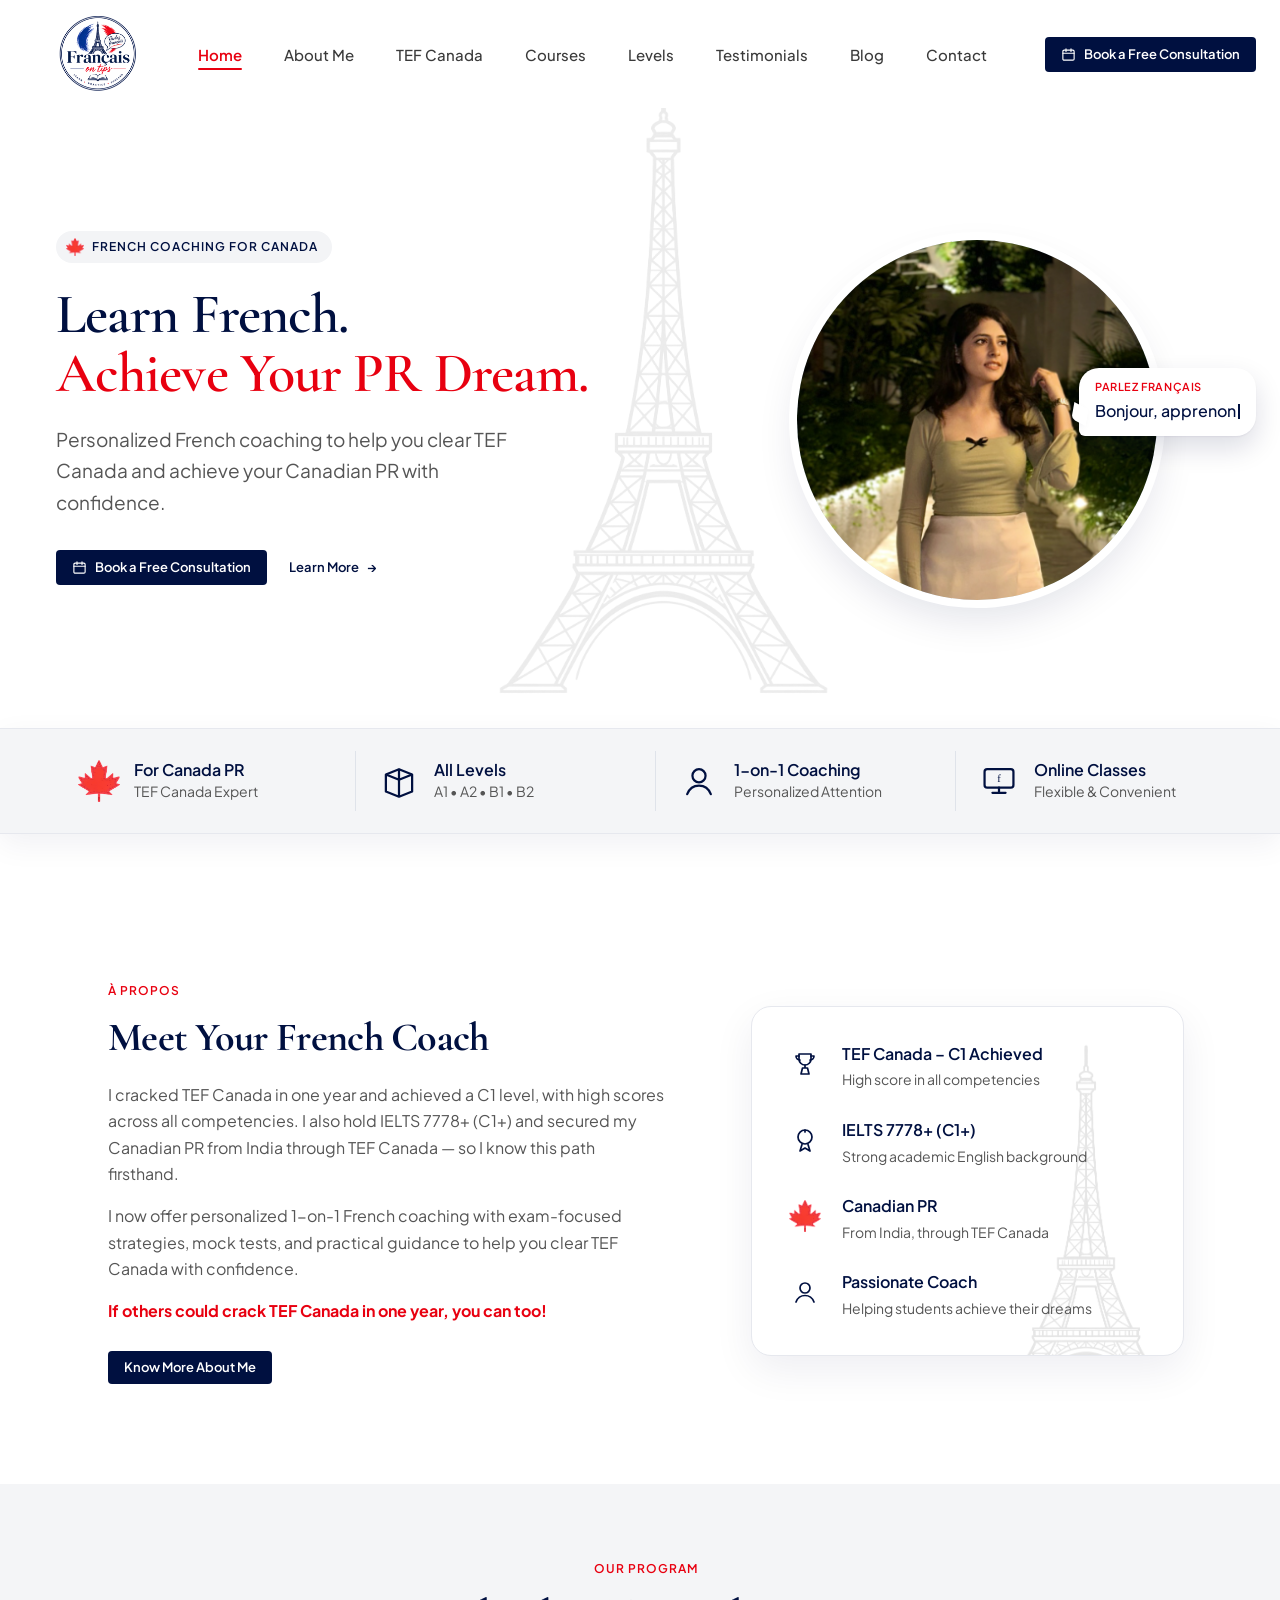
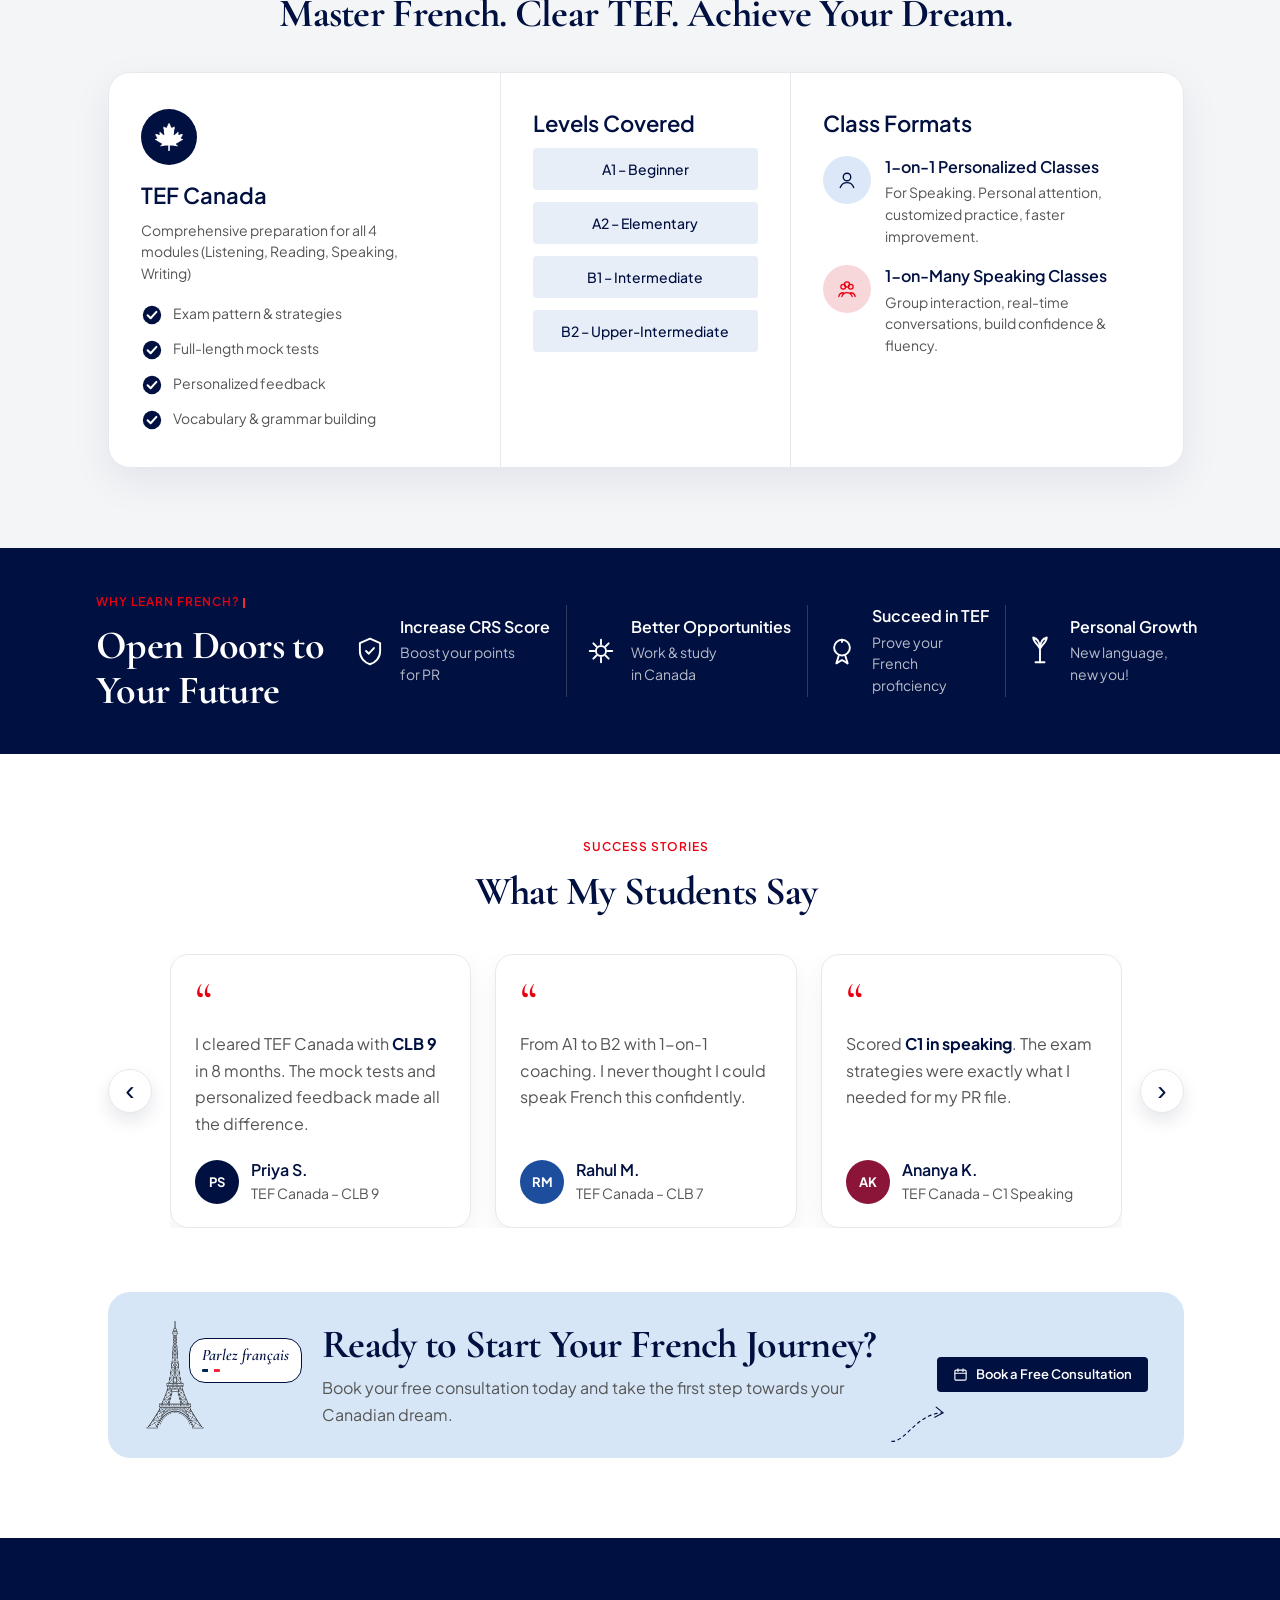
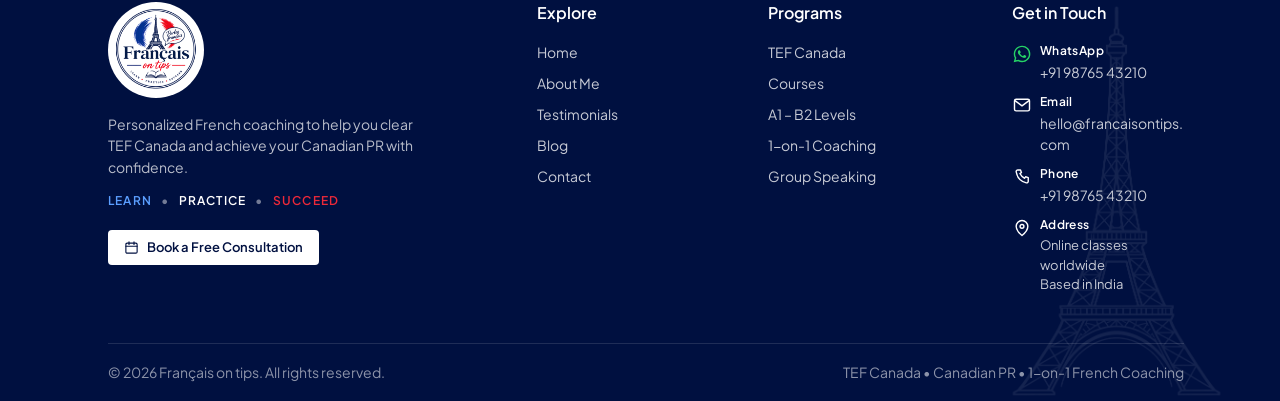
==== index.html @ c79f540a "k" ====
<!DOCTYPE html>
<html lang="en">
<head>
  <meta charset="UTF-8">
  <meta name="viewport" content="width=device-width, initial-scale=1.0">
  <title>Français on tips — French Coaching for Canada PR</title>
  <link rel="stylesheet" href="css/typography.css">
  <link rel="stylesheet" href="css/style.css">
</head>
<body>
  <header class="site-header">
    <nav class="navbar" aria-label="Primary">
      <a class="logo" href="#home">
        <img src="images/logo.png" alt="Français on tips — Learn, Practice, Succeed">
      </a>

      <input type="checkbox" id="nav-toggle" class="nav-toggle" hidden>
      <label class="nav-hamburger" for="nav-toggle" aria-label="Toggle menu">
        <span></span>
        <span></span>
        <span></span>
      </label>

      <div class="nav-panel">
        <ul class="nav-links">
          <li><a class="active" href="#home">Home</a></li>
          <li><a href="#about">About Me</a></li>
          <li><a href="#tef">TEF Canada</a></li>
          <li><a href="#courses">Courses</a></li>
          <li><a href="#levels">Levels</a></li>
          <li><a href="#testimonials">Testimonials</a></li>
          <li><a href="#blog">Blog</a></li>
          <li><a href="#contact">Contact</a></li>
        </ul>

        <a class="btn btn-primary nav-cta-mobile text-button" href="#contact">
          <svg class="icon-cal" viewBox="0 0 24 24" aria-hidden="true">
            <rect x="3" y="5" width="18" height="16" rx="2" fill="none" stroke="currentColor" stroke-width="1.8"/>
            <path d="M3 10h18M8 3v4M16 3v4" fill="none" stroke="currentColor" stroke-width="1.8" stroke-linecap="round"/>
          </svg>
          Book a Free Consultation
        </a>
      </div>

      <a class="btn btn-primary nav-cta text-button" href="#contact">
        <svg class="icon-cal" viewBox="0 0 24 24" aria-hidden="true">
          <rect x="3" y="5" width="18" height="16" rx="2" fill="none" stroke="currentColor" stroke-width="1.8"/>
          <path d="M3 10h18M8 3v4M16 3v4" fill="none" stroke="currentColor" stroke-width="1.8" stroke-linecap="round"/>
        </svg>
        Book a Free Consultation
      </a>
    </nav>
  </header>

  <main>
    <section class="hero" id="home">
      <div class="hero-inner">
        <img class="hero-eiffel" src="images/eiffel-tower.png" alt="">

        <div class="hero-copy">
          <div class="hero-badge">
            <img src="images/canada-maple.png" alt="" width="22" height="22">
            <span class="text-label">French Coaching for Canada</span>
          </div>

          <h1 class="heading-display">
            Learn French.<br>
            <span class="accent">Achieve Your PR Dream.</span>
          </h1>

          <p class="text-body-lg hero-lead">
            Personalized French coaching to help you clear TEF Canada
            and achieve your Canadian PR with confidence.
          </p>

          <div class="hero-actions">
            <a class="btn btn-primary text-button" href="#contact">
              <svg class="icon-cal" viewBox="0 0 24 24" aria-hidden="true">
                <rect x="3" y="5" width="18" height="16" rx="2" fill="none" stroke="currentColor" stroke-width="1.8"/>
                <path d="M3 10h18M8 3v4M16 3v4" fill="none" stroke="currentColor" stroke-width="1.8" stroke-linecap="round"/>
              </svg>
              Book a Free Consultation
            </a>
            <a class="link-more text-button" href="#about">
              Learn More
              <span aria-hidden="true">→</span>
            </a>
          </div>
        </div>

        <div class="hero-visual">
          <div class="portrait">
            <img src="images/profile.png" alt="French coach">
          </div>

          <div class="speech-bubble">
            <p class="chat-label">Parlez français</p>
            <p class="chat-typed">
              <span id="chat-type"></span><span class="chat-cursor" aria-hidden="true"></span>
            </p>
          </div>
        </div>
      </div>

      <div class="feature-bar">
        <article class="feature-item">
          <img class="feature-icon-img" src="images/canada-maple.png" alt="">
          <div>
            <h2 class="heading-h6">For Canada PR</h2>
            <p class="text-body-sm">TEF Canada Expert</p>
          </div>
        </article>

        <article class="feature-item">
          <span class="feature-icon" aria-hidden="true">
            <svg viewBox="0 0 32 32" fill="none">
              <path d="M16 7L6 11v13l10 4 10-4V11L16 7Z" stroke="currentColor" stroke-width="1.7" stroke-linejoin="round"/>
              <path d="M16 7v21M6 11l10 4 10-4" stroke="currentColor" stroke-width="1.7" stroke-linejoin="round"/>
            </svg>
          </span>
          <div>
            <h2 class="heading-h6">All Levels</h2>
            <p class="text-body-sm">A1 • A2 • B1 • B2</p>
          </div>
        </article>

        <article class="feature-item">
          <span class="feature-icon" aria-hidden="true">
            <svg viewBox="0 0 32 32" fill="none">
              <circle cx="16" cy="12" r="5" stroke="currentColor" stroke-width="1.7"/>
              <path d="M7 26c1.6-4.2 5-6.5 9-6.5s7.4 2.3 9 6.5" stroke="currentColor" stroke-width="1.7" stroke-linecap="round"/>
            </svg>
          </span>
          <div>
            <h2 class="heading-h6">1-on-1 Coaching</h2>
            <p class="text-body-sm">Personalized Attention</p>
          </div>
        </article>

        <article class="feature-item">
          <span class="feature-icon" aria-hidden="true">
            <svg viewBox="0 0 32 32" fill="none">
              <rect x="5" y="7" width="22" height="14" rx="2" stroke="currentColor" stroke-width="1.7"/>
              <path d="M11 25h10M16 21v4" stroke="currentColor" stroke-width="1.7" stroke-linecap="round"/>
              <text x="16" y="17" text-anchor="middle" font-size="8" font-family="Georgia, serif" fill="currentColor">f</text>
            </svg>
          </span>
          <div>
            <h2 class="heading-h6">Online Classes</h2>
            <p class="text-body-sm">Flexible &amp; Convenient</p>
          </div>
        </article>
      </div>
    </section>

    <section class="about" id="about">
      <div class="about-inner">
        <div class="about-copy">
          <span class="text-label about-kicker">À propos</span>
          <h2 class="heading-h2 about-title">Meet Your French Coach</h2>

          <p class="text-body">
            I cracked TEF Canada in one year and achieved a C1 level, with high scores
            across all competencies. I also hold IELTS 7778+ (C1+) and secured my
            Canadian PR from India through TEF Canada — so I know this path firsthand.
          </p>

          <p class="text-body">
            I now offer personalized 1-on-1 French coaching with exam-focused strategies,
            mock tests, and practical guidance to help you clear TEF Canada with confidence.
          </p>

          <p class="about-highlight">
            If others could crack TEF Canada in one year, you can too!
          </p>

          <a class="btn btn-primary text-button" href="#about">Know More About Me</a>
        </div>

        <aside class="about-card">
          <img class="about-eiffel" src="images/eiffel-tower.png" alt="">

          <ul class="credential-list">
            <li class="credential-item">
              <span class="credential-icon" aria-hidden="true">
                <svg viewBox="0 0 32 32" fill="none">
                  <path d="M10 6h12v5a6 6 0 0 1-12 0V6Z" stroke="currentColor" stroke-width="1.7" stroke-linejoin="round"/>
                  <path d="M10 8H7a4 4 0 0 0 4 4M22 8h3a4 4 0 0 1-4 4M16 17v3M12 26h8l-1.5-6h-5L12 26Z" stroke="currentColor" stroke-width="1.7" stroke-linecap="round" stroke-linejoin="round"/>
                </svg>
              </span>
              <div>
                <h3 class="heading-h6">TEF Canada – C1 Achieved</h3>
                <p class="text-body-sm">High score in all competencies</p>
              </div>
            </li>

            <li class="credential-item">
              <span class="credential-icon" aria-hidden="true">
                <svg viewBox="0 0 32 32" fill="none">
                  <circle cx="16" cy="13" r="7" stroke="currentColor" stroke-width="1.7"/>
                  <path d="M16 6v2M13 20.5 11 27l5-3 5 3-2-6.5" stroke="currentColor" stroke-width="1.7" stroke-linecap="round" stroke-linejoin="round"/>
                </svg>
              </span>
              <div>
                <h3 class="heading-h6">IELTS 7778+ (C1+)</h3>
                <p class="text-body-sm">Strong academic English background</p>
              </div>
            </li>

            <li class="credential-item">
              <span class="credential-icon" aria-hidden="true">
                <img src="images/canada-maple.png" alt="">
              </span>
              <div>
                <h3 class="heading-h6">Canadian PR</h3>
                <p class="text-body-sm">From India, through TEF Canada</p>
              </div>
            </li>

            <li class="credential-item">
              <span class="credential-icon" aria-hidden="true">
                <svg viewBox="0 0 32 32" fill="none">
                  <circle cx="16" cy="12" r="5" stroke="currentColor" stroke-width="1.7"/>
                  <path d="M7 26c1.6-4.2 5-6.5 9-6.5s7.4 2.3 9 6.5" stroke="currentColor" stroke-width="1.7" stroke-linecap="round"/>
                </svg>
              </span>
              <div>
                <h3 class="heading-h6">Passionate Coach</h3>
                <p class="text-body-sm">Helping students achieve their dreams</p>
              </div>
            </li>
          </ul>
        </aside>
      </div>
    </section>

    <section class="program" id="courses">
      <div class="program-header">
        <span class="text-label program-kicker">Our Program</span>
        <h2 class="heading-h2 program-title">Master French. Clear TEF. Achieve Your Dream.</h2>
      </div>

      <div class="program-card">
        <article class="program-col">
          <div class="program-badge">
            <img src="images/canada-maple.png" alt="">
          </div>
          <h3 class="heading-h4">TEF Canada</h3>
          <p class="text-body-sm program-lead">
            Comprehensive preparation for all 4 modules
            (Listening, Reading, Speaking, Writing)
          </p>
          <ul class="program-checks">
            <li>
              <span class="check-icon" aria-hidden="true">
                <svg viewBox="0 0 24 24" fill="none">
                  <circle cx="12" cy="12" r="10"/>
                  <path d="M7.2 12.3 10.5 15.5 16.8 8.6"/>
                </svg>
              </span>
              Exam pattern &amp; strategies
            </li>
            <li>
              <span class="check-icon" aria-hidden="true">
                <svg viewBox="0 0 24 24" fill="none">
                  <circle cx="12" cy="12" r="10"/>
                  <path d="M7.2 12.3 10.5 15.5 16.8 8.6"/>
                </svg>
              </span>
              Full-length mock tests
            </li>
            <li>
              <span class="check-icon" aria-hidden="true">
                <svg viewBox="0 0 24 24" fill="none">
                  <circle cx="12" cy="12" r="10"/>
                  <path d="M7.2 12.3 10.5 15.5 16.8 8.6"/>
                </svg>
              </span>
              Personalized feedback
            </li>
            <li>
              <span class="check-icon" aria-hidden="true">
                <svg viewBox="0 0 24 24" fill="none">
                  <circle cx="12" cy="12" r="10"/>
                  <path d="M7.2 12.3 10.5 15.5 16.8 8.6"/>
                </svg>
              </span>
              Vocabulary &amp; grammar building
            </li>
          </ul>
        </article>

        <article class="program-col">
          <h3 class="heading-h4">Levels Covered</h3>
          <ul class="level-pills">
            <li>A1 – Beginner</li>
            <li>A2 – Elementary</li>
            <li>B1 – Intermediate</li>
            <li>B2 – Upper-Intermediate</li>
          </ul>
        </article>

        <article class="program-col">
          <h3 class="heading-h4">Class Formats</h3>

          <div class="format-row">
            <span class="format-icon format-icon-blue" aria-hidden="true">
              <svg viewBox="0 0 32 32" fill="none">
                <circle cx="16" cy="12" r="5" stroke="currentColor" stroke-width="1.8"/>
                <path d="M7 26c1.6-4.2 5-6.5 9-6.5s7.4 2.3 9 6.5" stroke="currentColor" stroke-width="1.8" stroke-linecap="round"/>
              </svg>
            </span>
            <div>
              <h4 class="heading-h6">1-on-1 Personalized Classes</h4>
              <p class="text-body-sm">For Speaking. Personal attention, customized practice, faster improvement.</p>
            </div>
          </div>

          <div class="format-row">
            <span class="format-icon format-icon-red" aria-hidden="true">
              <svg viewBox="0 0 32 32" fill="none">
                <circle cx="11" cy="13" r="3.2" stroke="currentColor" stroke-width="1.7"/>
                <circle cx="21" cy="13" r="3.2" stroke="currentColor" stroke-width="1.7"/>
                <circle cx="16" cy="10" r="3.4" stroke="currentColor" stroke-width="1.7"/>
                <path d="M5 26c.9-3.2 3.2-5 6-5M27 26c-.9-3.2-3.2-5-6-5M9 26c1.4-3.4 4-5.2 7-5.2s5.6 1.8 7 5.2" stroke="currentColor" stroke-width="1.7" stroke-linecap="round"/>
              </svg>
            </span>
            <div>
              <h4 class="heading-h6">1-on-Many Speaking Classes</h4>
              <p class="text-body-sm">Group interaction, real-time conversations, build confidence &amp; fluency.</p>
            </div>
          </div>
        </article>
      </div>
    </section>

    <section class="why" id="tef">
      <div class="why-inner">
        <div class="why-copy">
          <span class="text-label why-kicker">
            <span id="why-type"></span><span class="why-cursor" aria-hidden="true"></span>
          </span>
          <h2 class="heading-h2 why-title">
            <span>Open Doors to</span>
            <span>Your Future</span>
          </h2>
        </div>

        <ul class="why-features">
          <li>
            <span class="why-icon" aria-hidden="true">
              <svg viewBox="0 0 32 32" fill="none">
                <path d="M16 5 7 9v7c0 6.2 4.1 10.4 9 11.8C20.9 26.4 25 22.2 25 16V9l-9-4Z" stroke="currentColor" stroke-width="1.7" stroke-linejoin="round"/>
                <path d="m12.5 16 2.4 2.4 4.6-5" stroke="currentColor" stroke-width="1.7" stroke-linecap="round" stroke-linejoin="round"/>
              </svg>
            </span>
            <div class="why-feature-text">
              <h3 class="heading-h6">Increase CRS Score</h3>
              <p class="text-body-sm">Boost your points<br>for PR</p>
            </div>
          </li>
          <li>
            <span class="why-icon" aria-hidden="true">
              <svg viewBox="0 0 32 32" fill="none">
                <path d="M16 6v4M16 22v4M6 16h4M22 16h4M9.2 9.2l2.8 2.8M20 20l2.8 2.8M9.2 22.8 12 20M20 12l2.8-2.8" stroke="currentColor" stroke-width="1.7" stroke-linecap="round"/>
                <circle cx="16" cy="16" r="4.5" stroke="currentColor" stroke-width="1.7"/>
              </svg>
            </span>
            <div class="why-feature-text">
              <h3 class="heading-h6">Better Opportunities</h3>
              <p class="text-body-sm">Work &amp; study<br>in Canada</p>
            </div>
          </li>
          <li>
            <span class="why-icon" aria-hidden="true">
              <svg viewBox="0 0 32 32" fill="none">
                <circle cx="16" cy="13" r="7" stroke="currentColor" stroke-width="1.7"/>
                <path d="M16 6v2M13 20.5 11 27l5-3 5 3-2-6.5" stroke="currentColor" stroke-width="1.7" stroke-linecap="round" stroke-linejoin="round"/>
              </svg>
            </span>
            <div class="why-feature-text">
              <h3 class="heading-h6">Succeed in TEF</h3>
              <p class="text-body-sm">Prove your French<br>proficiency</p>
            </div>
          </li>
          <li>
            <span class="why-icon" aria-hidden="true">
              <svg viewBox="0 0 32 32" fill="none">
                <path d="M16 26V14M16 14c2-4 6-6 6-10-4 1-6 5-6 10Zm0 0c-2-4-6-6-6-10 4 1 6 5 6 10Z" stroke="currentColor" stroke-width="1.7" stroke-linecap="round" stroke-linejoin="round"/>
                <path d="M12 26h8" stroke="currentColor" stroke-width="1.7" stroke-linecap="round"/>
              </svg>
            </span>
            <div class="why-feature-text">
              <h3 class="heading-h6">Personal Growth</h3>
              <p class="text-body-sm">New language,<br>new you!</p>
            </div>
          </li>
        </ul>

        <div class="why-visual" aria-hidden="true">
          <svg class="why-flight" viewBox="0 0 280 220" fill="none">
            <defs>
              <mask id="flight-reveal">
                <path d="M138 128C170 78 210 18 268 16" pathLength="100" stroke="#ffffff" stroke-width="8" stroke-linecap="round" fill="none" stroke-dasharray="100" stroke-dashoffset="100">
                  <animate attributeName="stroke-dashoffset" values="100;0" dur="4.5s" repeatCount="indefinite"/>
                </path>
              </mask>
            </defs>
            <path id="flight-path" class="why-trail" d="M138 128C170 78 210 18 268 16" stroke="#ffffff" stroke-width="1.6" stroke-dasharray="5 7" stroke-linecap="round" mask="url(#flight-reveal)"/>
            <g class="why-plane">
              <path d="M0 0 L16 3.5 L4 5.5 L1 10 L0 5.5 Z" fill="#ffffff"/>
              <animateMotion dur="4.5s" repeatCount="indefinite" rotate="auto">
                <mpath href="#flight-path"/>
              </animateMotion>
            </g>
          </svg>
          <img class="why-map" src="images/canada-map.png" alt="">
          <img class="why-leaf" src="images/canada-maple.png" alt="">
        </div>
      </div>
    </section>

    <section class="stories" id="testimonials">
      <div class="stories-header">
        <span class="text-label stories-kicker">Success Stories</span>
        <h2 class="heading-h2 stories-title">What My Students Say</h2>
      </div>

      <div class="stories-carousel">
        <button class="stories-btn stories-prev" type="button" aria-label="Previous testimonials">
          <span aria-hidden="true">‹</span>
        </button>

        <div class="stories-viewport">
          <div class="stories-track">
            <article class="story-card">
              <span class="story-quote" aria-hidden="true">“</span>
              <p class="text-body">I cleared TEF Canada with <strong>CLB 9</strong> in 8 months. The mock tests and personalized feedback made all the difference.</p>
              <div class="story-person">
                <span class="story-avatar">PS</span>
                <div>
                  <h3 class="heading-h6">Priya S.</h3>
                  <p class="text-body-sm">TEF Canada – CLB 9</p>
                </div>
              </div>
            </article>

            <article class="story-card">
              <span class="story-quote" aria-hidden="true">“</span>
              <p class="text-body">From A1 to B2 with 1-on-1 coaching. I never thought I could speak French this confidently.</p>
              <div class="story-person">
                <span class="story-avatar story-avatar-2">RM</span>
                <div>
                  <h3 class="heading-h6">Rahul M.</h3>
                  <p class="text-body-sm">TEF Canada – CLB 7</p>
                </div>
              </div>
            </article>

            <article class="story-card">
              <span class="story-quote" aria-hidden="true">“</span>
              <p class="text-body">Scored <strong>C1 in speaking</strong>. The exam strategies were exactly what I needed for my PR file.</p>
              <div class="story-person">
                <span class="story-avatar story-avatar-3">AK</span>
                <div>
                  <h3 class="heading-h6">Ananya K.</h3>
                  <p class="text-body-sm">TEF Canada – C1 Speaking</p>
                </div>
              </div>
            </article>

            <article class="story-card">
              <span class="story-quote" aria-hidden="true">“</span>
              <p class="text-body">I cracked TEF in <strong>one attempt</strong>. The mock tests felt just like the real exam.</p>
              <div class="story-person">
                <span class="story-avatar story-avatar-4">AD</span>
                <div>
                  <h3 class="heading-h6">Arjun D.</h3>
                  <p class="text-body-sm">TEF Canada – CLB 10</p>
                </div>
              </div>
            </article>

            <article class="story-card">
              <span class="story-quote" aria-hidden="true">“</span>
              <p class="text-body">The 1-on-1 classes helped me fix my pronunciation fast. Highly recommend for working professionals.</p>
              <div class="story-person">
                <span class="story-avatar story-avatar-5">SR</span>
                <div>
                  <h3 class="heading-h6">Sneha R.</h3>
                  <p class="text-body-sm">TEF Canada – CLB 9</p>
                </div>
              </div>
            </article>

            <article class="story-card">
              <span class="story-quote" aria-hidden="true">“</span>
              <p class="text-body">Booked a free consultation and started the same week. Clear structure, real results.</p>
              <div class="story-person">
                <span class="story-avatar story-avatar-6">VP</span>
                <div>
                  <h3 class="heading-h6">Vikram P.</h3>
                  <p class="text-body-sm">TEF Canada – CLB 8</p>
                </div>
              </div>
            </article>
          </div>
        </div>

        <button class="stories-btn stories-next" type="button" aria-label="Next testimonials">
          <span aria-hidden="true">›</span>
        </button>
      </div>
    </section>

    <section class="cta-wrap" id="contact">
      <div class="cta-banner">
        <div class="cta-visual">
          <img class="cta-eiffel" src="images/eiffel-tower.png" alt="">
          <div class="cta-bubble">
            <p>Parlez français</p>
            <span class="cta-flag" aria-hidden="true"></span>
          </div>
        </div>

        <div class="cta-copy">
          <h2 class="heading-h2 cta-title">Ready to Start Your French Journey?</h2>
          <p class="text-body">Book your free consultation today and take the first step towards your Canadian dream.</p>
        </div>

        <a class="btn btn-primary text-button cta-btn" href="#contact">
          <svg class="icon-cal" viewBox="0 0 24 24" aria-hidden="true">
            <rect x="3" y="5" width="18" height="16" rx="2" fill="none" stroke="currentColor" stroke-width="1.8"/>
            <path d="M3 10h18M8 3v4M16 3v4" fill="none" stroke="currentColor" stroke-width="1.8" stroke-linecap="round"/>
          </svg>
          Book a Free Consultation
        </a>

        <svg class="cta-arrow" viewBox="0 0 120 70" fill="none" aria-hidden="true">
          <path d="M8 58C28 58 42 20 78 18" stroke="#001040" stroke-width="1.6" stroke-dasharray="4 5" stroke-linecap="round"/>
          <path d="M70 10 L80 18 L68 24" stroke="#001040" stroke-width="1.6" stroke-linecap="round" stroke-linejoin="round"/>
        </svg>
      </div>
    </section>
  </main>

  <footer class="site-footer">
    <img class="footer-eiffel" src="images/eiffel-tower.png" alt="">

    <div class="footer-inner">
      <div class="footer-brand">
        <a class="footer-logo" href="#home">
          <img src="images/logo.png" alt="Français on tips">
        </a>
        <p class="text-body-sm">
          Personalized French coaching to help you clear TEF Canada
          and achieve your Canadian PR with confidence.
        </p>
        <p class="footer-tagline">
          <span class="flag-blue">Learn</span>
          <span class="flag-dot">•</span>
          <span class="flag-white">Practice</span>
          <span class="flag-dot">•</span>
          <span class="flag-red">Succeed</span>
        </p>
        <a class="btn btn-primary text-button footer-cta" href="#contact">
          <svg class="icon-cal" viewBox="0 0 24 24" aria-hidden="true">
            <rect x="3" y="5" width="18" height="16" rx="2" fill="none" stroke="currentColor" stroke-width="1.8"/>
            <path d="M3 10h18M8 3v4M16 3v4" fill="none" stroke="currentColor" stroke-width="1.8" stroke-linecap="round"/>
          </svg>
          Book a Free Consultation
        </a>
      </div>

      <div class="footer-col">
        <h2 class="heading-h6">Explore</h2>
        <ul>
          <li><a href="#home">Home</a></li>
          <li><a href="#about">About Me</a></li>
          <li><a href="#testimonials">Testimonials</a></li>
          <li><a href="#blog">Blog</a></li>
          <li><a href="#contact">Contact</a></li>
        </ul>
      </div>

      <div class="footer-col">
        <h2 class="heading-h6">Programs</h2>
        <ul>
          <li><a href="#tef">TEF Canada</a></li>
          <li><a href="#courses">Courses</a></li>
          <li><a href="#courses">A1 – B2 Levels</a></li>
          <li><a href="#courses">1-on-1 Coaching</a></li>
          <li><a href="#courses">Group Speaking</a></li>
        </ul>
      </div>

      <div class="footer-col footer-contact">
        <h2 class="heading-h6">Get in Touch</h2>
        <ul>
          <li>
            <a class="footer-contact-link" href="https://wa.me/919876543210" target="_blank" rel="noopener noreferrer">
              <span class="footer-icon footer-icon-whatsapp" aria-hidden="true">
                <svg viewBox="0 0 24 24" fill="currentColor">
                  <path d="M19.05 4.91A9.82 9.82 0 0 0 12.04 2C6.55 2 2.08 6.45 2.08 11.94c0 1.75.46 3.45 1.32 4.95L2 22l5.25-1.38a10 10 0 0 0 4.79 1.22h.01c5.49 0 9.96-4.45 9.96-9.94 0-2.65-1.03-5.14-2.96-7zM12.04 20.15h-.01a8.26 8.26 0 0 1-4.21-1.15l-.3-.18-3.12.82.83-3.04-.2-.31a8.2 8.2 0 0 1-1.26-4.38c0-4.54 3.7-8.24 8.26-8.24 2.2 0 4.28.86 5.84 2.42a8.18 8.18 0 0 1 2.42 5.83c0 4.54-3.71 8.23-8.25 8.23zm4.52-6.16c-.25-.12-1.47-.72-1.7-.81-.22-.08-.39-.12-.55.13-.16.24-.63.8-.77.97-.14.16-.28.18-.53.06-.25-.13-1.05-.39-2-1.23-.74-.66-1.23-1.47-1.38-1.72-.14-.24-.02-.38.11-.5.11-.11.25-.28.37-.42.12-.14.16-.24.25-.41.08-.16.04-.31-.02-.43-.06-.12-.55-1.33-.76-1.82-.2-.48-.4-.41-.55-.42h-.47c-.16 0-.43.06-.65.31-.22.24-.86.84-.86 2.06s.88 2.39 1 2.56c.12.16 1.73 2.64 4.2 3.7.59.25 1.05.41 1.41.52.59.18 1.13.16 1.56.1.48-.07 1.47-.6 1.67-1.18.21-.58.21-1.07.14-1.18-.06-.1-.22-.16-.47-.28z"/>
                </svg>
              </span>
              <span>
                <strong>WhatsApp</strong>
                +91 98765 43210
              </span>
            </a>
          </li>
          <li>
            <a class="footer-contact-link" href="mailto:hello@francaisontips.com">
              <span class="footer-icon" aria-hidden="true">
                <svg viewBox="0 0 24 24" fill="none">
                  <rect x="3" y="5" width="18" height="14" rx="2" stroke="currentColor" stroke-width="1.7"/>
                  <path d="m4 7 8 6 8-6" stroke="currentColor" stroke-width="1.7" stroke-linecap="round" stroke-linejoin="round"/>
                </svg>
              </span>
              <span>
                <strong>Email</strong>
                hello@francaisontips.com
              </span>
            </a>
          </li>
          <li>
            <a class="footer-contact-link" href="tel:+919876543210">
              <span class="footer-icon" aria-hidden="true">
                <svg viewBox="0 0 24 24" fill="none">
                  <path d="M7 3.5h3.2l1.1 3.2-1.8 1.1a12.5 12.5 0 0 0 5.7 5.7l1.1-1.8 3.2 1.1V17a2 2 0 0 1-2.2 2A16.5 16.5 0 0 1 5 5.7 2 2 0 0 1 7 3.5Z" stroke="currentColor" stroke-width="1.7" stroke-linejoin="round"/>
                </svg>
              </span>
              <span>
                <strong>Phone</strong>
                +91 98765 43210
              </span>
            </a>
          </li>
          <li>
            <span class="footer-contact-link">
              <span class="footer-icon" aria-hidden="true">
                <svg viewBox="0 0 24 24" fill="none">
                  <path d="M12 21s7-5.4 7-11a7 7 0 1 0-14 0c0 5.6 7 11 7 11Z" stroke="currentColor" stroke-width="1.7" stroke-linejoin="round"/>
                  <circle cx="12" cy="10" r="2.3" stroke="currentColor" stroke-width="1.7"/>
                </svg>
              </span>
              <span>
                <strong>Address</strong>
                Online classes worldwide<br>Based in India
              </span>
            </span>
          </li>
        </ul>
      </div>
    </div>

    <div class="footer-bottom">
      <p class="text-body-sm">© 2026 Français on tips. All rights reserved.</p>
      <p class="text-body-sm">TEF Canada • Canadian PR • 1-on-1 French Coaching</p>
    </div>
  </footer>

  <script src="js/main.js"></script>
</body>
</html>
---- css/typography.css ----
/* =========================================
   EDUCATION WEBSITE — TYPOGRAPHY SYSTEM
   Font: Plus Jakarta Sans
   Mobile → Tablet → Desktop
   ========================================= */

@font-face {
  font-family: "Plus Jakarta Sans";
  src: url("../fonts/PlusJakartaSans-VariableFont_wght.ttf") format("truetype");
  font-weight: 200 800;
  font-style: normal;
  font-display: swap;
}

@font-face {
  font-family: "Plus Jakarta Sans";
  src: url("../fonts/PlusJakartaSans-Italic-VariableFont_wght.ttf") format("truetype");
  font-weight: 200 800;
  font-style: italic;
  font-display: swap;
}

@font-face {
  font-family: "Cormorant Garamond";
  src: url("../fonts/CormorantGaramond-VariableFont_wght.ttf") format("truetype");
  font-weight: 300 700;
  font-style: normal;
  font-display: swap;
}

@font-face {
  font-family: "Cormorant Garamond";
  src: url("../fonts/CormorantGaramond-Italic-VariableFont_wght.ttf") format("truetype");
  font-weight: 300 700;
  font-style: italic;
  font-display: swap;
}

/* ---------- Base Typography ---------- */

:root {
  --font-family: "Plus Jakarta Sans", sans-serif;
  --font-display: "Cormorant Garamond", serif;

  /* Brand Colors */
  --navy: #001040;
  --navy-mid: #0b2158;
  --red: #e80010;
  --red-maple: #f83830;

  /* Text Colors */
  --text-primary: #1a1a1a;
  --text-secondary: #555555;
  --text-muted: #777777;

  /* Line Heights */
  --heading-line-height: 1.15;
  --body-line-height: 1.6;
}

html {
  font-family: var(--font-family);
}

body {
  font-family: var(--font-family);
  color: var(--text-primary);
}


/* =========================================
   DISPLAY — Hero / Page Title (Serif)
   ========================================= */

.heading-display {
  font-family: var(--font-display);
  font-size: 40px;
  line-height: 1.08;
  font-weight: 600;
  letter-spacing: -0.6px;
  color: var(--navy);
  margin: 0;
}

.heading-display .accent {
  color: var(--red);
}


/* =========================================
   H1 — Main Page Heading
   ========================================= */

.heading-h1 {
  font-family: var(--font-family);
  font-size: 36px;
  line-height: 1.15;
  font-weight: 700;
  letter-spacing: -0.8px;
  color: var(--text-primary);
  margin: 0;
}


/* =========================================
   H2 — Section Heading
   ========================================= */

.heading-h2 {
  font-family: var(--font-family);
  font-size: 30px;
  line-height: 1.2;
  font-weight: 700;
  letter-spacing: -0.5px;
  color: var(--text-primary);
  margin: 0;
}


/* =========================================
   H3 — Sub Section Heading
   ========================================= */

.heading-h3 {
  font-family: var(--font-family);
  font-size: 24px;
  line-height: 1.25;
  font-weight: 600;
  letter-spacing: -0.3px;
  color: var(--text-primary);
  margin: 0;
}


/* =========================================
   H4 — Card / Content Heading
   ========================================= */

.heading-h4 {
  font-family: var(--font-family);
  font-size: 20px;
  line-height: 1.3;
  font-weight: 600;
  color: var(--text-primary);
  margin: 0;
}


/* =========================================
   H5 — Small Heading
   ========================================= */

.heading-h5 {
  font-family: var(--font-family);
  font-size: 18px;
  line-height: 1.35;
  font-weight: 600;
  color: var(--text-primary);
  margin: 0;
}


/* =========================================
   H6 — Smallest Heading
   ========================================= */

.heading-h6 {
  font-family: var(--font-family);
  font-size: 16px;
  line-height: 1.4;
  font-weight: 600;
  color: var(--text-primary);
  margin: 0;
}


/* =========================================
   BODY / DESCRIPTION
   ========================================= */

.text-body {
  font-family: var(--font-family);
  font-size: 16px;
  line-height: var(--body-line-height);
  font-weight: 400;
  color: var(--text-secondary);
  margin: 0;
}


/* Large Description */

.text-body-lg {
  font-family: var(--font-family);
  font-size: 18px;
  line-height: 1.6;
  font-weight: 400;
  color: var(--text-secondary);
  margin: 0;
}


/* Small Description */

.text-body-sm {
  font-family: var(--font-family);
  font-size: 14px;
  line-height: 1.55;
  font-weight: 400;
  color: var(--text-secondary);
  margin: 0;
}


/* =========================================
   LABEL / EYEBROW
   ========================================= */

.text-label {
  font-family: var(--font-family);
  font-size: 13px;
  line-height: 1.4;
  font-weight: 600;
  letter-spacing: 0.8px;
  text-transform: uppercase;
  color: var(--text-secondary);
}


/* =========================================
   BUTTON TEXT
   ========================================= */

.text-button {
  font-family: var(--font-family);
  font-size: 13px;
  line-height: 1;
  font-weight: 600;
}


/* =========================================
   MOBILE
   0px – 767px
   ========================================= */

@media (max-width: 767px) {

  .heading-display {
    font-size: 36px;
    line-height: 1.1;
    letter-spacing: -0.5px;
  }

  .heading-h1 {
    font-size: 32px;
    line-height: 1.15;
    letter-spacing: -0.6px;
  }

  .heading-h2 {
    font-size: 26px;
    line-height: 1.2;
    letter-spacing: -0.4px;
  }

  .heading-h3 {
    font-size: 22px;
    line-height: 1.25;
  }

  .heading-h4 {
    font-size: 19px;
    line-height: 1.3;
  }

  .heading-h5 {
    font-size: 17px;
    line-height: 1.35;
  }

  .heading-h6 {
    font-size: 15px;
    line-height: 1.4;
  }

  .text-body-lg {
    font-size: 17px;
    line-height: 1.55;
  }

  .text-body {
    font-size: 15px;
    line-height: 1.6;
  }

  .text-body-sm {
    font-size: 13px;
    line-height: 1.55;
  }

  .text-label {
    font-size: 11px;
    letter-spacing: 0.7px;
  }

  .text-button {
    font-size: 12px;
  }
}


/* =========================================
   TABLET
   768px – 1023px
   ========================================= */

@media (min-width: 768px) and (max-width: 1023px) {

  .heading-display {
    font-size: 48px;
    line-height: 1.08;
    letter-spacing: -0.7px;
  }

  .heading-h1 {
    font-size: 42px;
    line-height: 1.15;
    letter-spacing: -0.8px;
  }

  .heading-h2 {
    font-size: 34px;
    line-height: 1.2;
  }

  .heading-h3 {
    font-size: 26px;
    line-height: 1.25;
  }

  .heading-h4 {
    font-size: 21px;
    line-height: 1.3;
  }

  .heading-h5 {
    font-size: 18px;
  }

  .heading-h6 {
    font-size: 16px;
  }

  .text-body-lg {
    font-size: 18px;
    line-height: 1.6;
  }

  .text-body {
    font-size: 16px;
    line-height: 1.6;
  }

  .text-body-sm {
    font-size: 14px;
  }

  .text-label {
    font-size: 12px;
  }

  .text-button {
    font-size: 13px;
  }
}


/* =========================================
   DESKTOP
   1024px+
   ========================================= */

@media (min-width: 1024px) {

  .heading-display {
    font-size: 52px;
    line-height: 1.06;
    letter-spacing: -0.9px;
  }

  .heading-h1 {
    font-size: 52px;
    line-height: 1.1;
    letter-spacing: -1.2px;
  }

  .heading-h2 {
    font-size: 40px;
    line-height: 1.15;
    letter-spacing: -0.7px;
  }

  .heading-h3 {
    font-size: 30px;
    line-height: 1.2;
    letter-spacing: -0.4px;
  }

  .heading-h4 {
    font-size: 22px;
    line-height: 1.3;
  }

  .heading-h5 {
    font-size: 19px;
    line-height: 1.35;
  }

  .heading-h6 {
    font-size: 16px;
    line-height: 1.4;
  }

  .text-body-lg {
    font-size: 19px;
    line-height: 1.65;
  }

  .text-body {
    font-size: 16px;
    line-height: 1.65;
  }

  .text-body-sm {
    font-size: 14px;
    line-height: 1.55;
  }

  .text-label {
    font-size: 12px;
    letter-spacing: 1px;
  }

  .text-button {
    font-size: 13px;
  }
}
---- css/style.css ----
/* =========================================
   FRANÇAIS ON TIPS — Layout
   Mobile → Tablet → Desktop
   ========================================= */

*,
*::before,
*::after {
  box-sizing: border-box;
}

html {
  scroll-behavior: smooth;
}

body {
  margin: 0;
  background: #ffffff;
  overflow-x: hidden;
}

img {
  max-width: 100%;
  height: auto;
  display: block;
}

a {
  color: inherit;
  text-decoration: none;
}

ul {
  margin: 0;
  padding: 0;
  list-style: none;
}

:root {
  --header-h: 92px;
  --page-pad: 20px;
  --page-pad-left: 56px;
  --max-width: 1240px;
  --feature-bg: #f4f5f7;
  --line: #e6e8ee;
}

/* ---------- Buttons ---------- */

.btn {
  display: inline-flex;
  align-items: center;
  justify-content: center;
  gap: 8px;
  border: 0;
  cursor: pointer;
  white-space: nowrap;
}

.btn-primary {
  position: relative;
  isolation: isolate;
  overflow: hidden;
  background: var(--navy);
  color: #ffffff;
  border-radius: 4px;
  padding: 10px 16px;
  transition: color 0.35s ease, transform 0.35s ease, box-shadow 0.35s ease;
}

.btn-primary::before {
  content: "";
  position: absolute;
  inset: 0;
  background: #ed2939;
  transform: translateX(-101%);
  transition: transform 0.45s cubic-bezier(0.22, 1, 0.36, 1);
  z-index: -1;
}

.btn-primary:hover {
  color: #ffffff;
  transform: translateY(-3px);
  box-shadow: 0 12px 24px rgba(0, 16, 64, 0.22);
}

.btn-primary:hover::before {
  transform: translateX(0);
}

.btn-primary:active {
  transform: translateY(-1px);
}

.icon-cal {
  width: 15px;
  height: 15px;
  flex-shrink: 0;
}

/* =========================================
   NAVBAR
   ========================================= */

.site-header {
  position: relative;
  z-index: 40;
  background: #ffffff;
}

.navbar {
  max-width: none;
  width: 100%;
  margin: 0;
  min-height: var(--header-h);
  padding: 12px 24px 12px var(--page-pad-left);
  display: flex;
  align-items: center;
  justify-content: space-between;
  gap: 16px;
}

.logo {
  flex-shrink: 0;
  display: flex;
  align-items: center;
}

.logo img {
  width: 84px;
  height: 84px;
  object-fit: contain;
}

.nav-hamburger {
  width: 44px;
  height: 44px;
  display: none;
  align-items: center;
  justify-content: center;
  flex-direction: column;
  gap: 6px;
  cursor: pointer;
  border-radius: 10px;
  margin-left: auto;
}

.nav-hamburger span {
  display: block;
  width: 22px;
  height: 2px;
  background: var(--navy);
  border-radius: 2px;
  transition: transform 0.2s ease, opacity 0.2s ease;
}

.nav-toggle:checked + .nav-hamburger span:nth-child(1) {
  transform: translateY(8px) rotate(45deg);
}

.nav-toggle:checked + .nav-hamburger span:nth-child(2) {
  opacity: 0;
}

.nav-toggle:checked + .nav-hamburger span:nth-child(3) {
  transform: translateY(-8px) rotate(-45deg);
}

.nav-panel {
  display: flex;
  align-items: center;
  flex: 1;
  justify-content: center;
}

.nav-links {
  display: flex;
  align-items: center;
  flex-wrap: wrap;
  justify-content: center;
  gap: 36px;
}

.nav-links a {
  font-family: var(--font-family);
  font-size: 15px;
  font-weight: 500;
  color: #3a3a3a;
  padding: 6px 0;
  position: relative;
}

.nav-links a:hover {
  color: var(--navy);
}

.nav-links a.active {
  color: var(--red);
  font-weight: 600;
}

.nav-links a.active::after {
  content: "";
  position: absolute;
  left: 0;
  right: 0;
  bottom: 0;
  height: 2px;
  background: var(--red);
  border-radius: 2px;
}

.nav-cta {
  flex-shrink: 0;
}

.nav-cta-mobile {
  display: none;
}

/* =========================================
   HERO
   ========================================= */

.hero {
  max-width: none;
  width: 100%;
  margin: 0;
  padding: 12px 0 56px;
  overflow: hidden;
}

.hero-inner {
  position: relative;
  display: grid;
  grid-template-columns: 1.05fr 0.95fr;
  align-items: center;
  gap: 24px;
  min-height: 560px;
  padding: 0 24px 0 var(--page-pad-left);
}

.hero-copy {
  position: relative;
  z-index: 2;
  max-width: 600px;
  padding-bottom: 24px;
}

.hero-copy .heading-display .accent {
  display: inline-block;
}

.hero-badge {
  display: inline-flex;
  align-items: center;
  gap: 8px;
  background: #f3f4f6;
  border-radius: 999px;
  padding: 7px 14px 7px 10px;
  margin-bottom: 22px;
}

.hero-badge img {
  width: 18px;
  height: 18px;
  object-fit: contain;
}

.hero-badge .text-label {
  color: var(--navy);
}

.hero-lead {
  margin-top: 20px;
  max-width: 460px;
}

.hero-actions {
  display: flex;
  align-items: center;
  flex-wrap: wrap;
  gap: 22px;
  margin-top: 32px;
}

.link-more {
  display: inline-flex;
  align-items: center;
  gap: 8px;
  color: var(--navy);
}

.link-more:hover {
  color: var(--red);
}

/* ---------- Visual cluster ---------- */

.hero-visual {
  position: relative;
  z-index: 1;
  min-height: 520px;
  display: flex;
  align-items: center;
  justify-content: center;
}

.hero-eiffel {
  position: absolute;
  left: 38%;
  top: -8%;
  height: 105%;
  width: auto;
  max-width: none;
  z-index: 0;
  pointer-events: none;
  user-select: none;
  filter: brightness(0) invert(0.76);
  opacity: 0.32;
}

.portrait {
  position: relative;
  z-index: 2;
  width: min(360px, 74%);
  aspect-ratio: 1;
  border-radius: 50%;
  overflow: hidden;
  background: #d6e8f7;
  box-shadow: 0 0 0 8px #ffffff, 0 18px 40px rgba(0, 16, 64, 0.12);
}

.portrait img {
  width: 100%;
  height: 100%;
  object-fit: cover;
  object-position: center 18%;
}

.speech-bubble {
  position: absolute;
  z-index: 3;
  right: 0;
  top: 40%;
  max-width: 230px;
  background: #ffffff;
  border: 0;
  border-radius: 20px 20px 20px 6px;
  padding: 12px 16px 14px;
  box-shadow:
    0 1px 2px rgba(0, 16, 64, 0.06),
    0 12px 28px rgba(0, 16, 64, 0.14);
}

.speech-bubble::before {
  content: "";
  position: absolute;
  left: -7px;
  bottom: 14px;
  width: 16px;
  height: 16px;
  background: #ffffff;
  border-radius: 0 0 0 4px;
  transform: rotate(28deg) skewX(18deg);
  box-shadow: -3px 4px 8px rgba(0, 16, 64, 0.06);
}

.speech-bubble::after {
  display: none;
}

.chat-label {
  margin: 0 0 6px;
  font-family: var(--font-family);
  font-size: 11px;
  font-weight: 600;
  letter-spacing: 0.6px;
  text-transform: uppercase;
  color: var(--red);
}

.chat-typed {
  margin: 0;
  font-family: var(--font-family);
  font-style: normal;
  font-weight: 500;
  font-size: 16px;
  line-height: 1.45;
  color: var(--navy);
  min-height: 1.45em;
}

.chat-cursor {
  display: inline-block;
  width: 2px;
  height: 0.95em;
  margin-left: 2px;
  background: var(--navy);
  vertical-align: -2px;
  animation: chat-blink 0.85s step-end infinite;
}

@keyframes chat-blink {
  0%,
  50% {
    opacity: 1;
  }
  51%,
  100% {
    opacity: 0;
  }
}

/* =========================================
   FEATURE BAR
   ========================================= */

.feature-bar {
  margin-top: 8px;
  margin-left: 0;
  margin-right: 0;
  background: var(--feature-bg);
  border: 1px solid var(--line);
  border-left: 0;
  border-right: 0;
  border-radius: 0;
  box-shadow: 0 10px 30px rgba(0, 16, 64, 0.06);
  display: grid;
  grid-template-columns: repeat(4, 1fr);
  padding: 22px 24px 22px var(--page-pad-left);
}

.feature-item {
  display: flex;
  align-items: center;
  gap: 14px;
  padding: 8px 22px;
  border-right: 1px solid #dfe3ea;
  animation: feature-in 0.55s ease both;
  transition: transform 0.3s ease, background 0.3s ease;
}

.feature-item:nth-child(1) { animation-delay: 0.08s; }
.feature-item:nth-child(2) { animation-delay: 0.18s; }
.feature-item:nth-child(3) { animation-delay: 0.28s; }
.feature-item:nth-child(4) { animation-delay: 0.38s; }

@keyframes feature-in {
  from {
    opacity: 0;
    transform: translateY(14px);
  }
  to {
    opacity: 1;
    transform: translateY(0);
  }
}

.feature-item:hover {
  transform: translateY(-4px);
  background: rgba(255, 255, 255, 0.7);
}

.feature-item:last-child {
  border-right: 0;
}

.feature-item .heading-h6 {
  color: var(--navy);
  transition: color 0.3s ease;
}

.feature-item:hover .heading-h6 {
  color: #ed2939;
}

.feature-icon,
.feature-icon-img {
  width: 42px;
  height: 42px;
  flex-shrink: 0;
  color: var(--navy);
  transition: transform 0.35s ease, color 0.3s ease;
}

.feature-icon svg {
  width: 100%;
  height: 100%;
}

.feature-icon-img {
  object-fit: contain;
  animation: maple-tilt 2.8s ease-in-out infinite;
}

@keyframes maple-tilt {
  0%,
  100% {
    transform: rotate(0deg);
  }
  50% {
    transform: rotate(-12deg);
  }
}

.feature-item:hover .feature-icon,
.feature-item:hover .feature-icon-img {
  animation: none;
  transform: scale(1.12);
  color: #ed2939;
}

/* =========================================
   ABOUT — Meet Your French Coach
   ========================================= */

.about {
  width: 100%;
  padding: 88px 96px 100px 108px;
  background: #ffffff;
}

.about-inner {
  display: grid;
  grid-template-columns: 1.15fr 0.85fr;
  gap: 56px;
  align-items: center;
}

.about-kicker {
  color: var(--red);
  display: inline-block;
  margin-bottom: 14px;
}

.about-title {
  font-family: var(--font-display);
  color: var(--navy);
  margin-bottom: 22px;
}

.about-copy .text-body {
  margin-bottom: 16px;
  max-width: 560px;
}

.about-highlight {
  font-family: var(--font-family);
  font-size: 16px;
  line-height: 1.55;
  font-weight: 700;
  color: var(--red);
  margin: 8px 0 28px;
  max-width: 560px;
}

.about-card {
  position: relative;
  background: #ffffff;
  border: 1px solid var(--line);
  border-radius: 20px;
  box-shadow: 0 14px 40px rgba(0, 16, 64, 0.07);
  padding: 36px 32px;
  overflow: hidden;
}

.about-eiffel {
  position: absolute;
  right: -2%;
  bottom: -18%;
  height: 108%;
  width: auto;
  max-width: none;
  pointer-events: none;
  user-select: none;
  filter: brightness(0) invert(0.76);
  opacity: 0.42;
  z-index: 0;
}

.credential-list {
  position: relative;
  z-index: 1;
  display: flex;
  flex-direction: column;
  gap: 28px;
}

.credential-item {
  display: flex;
  align-items: flex-start;
  gap: 16px;
}

.credential-item .heading-h6 {
  color: var(--navy);
  margin-bottom: 4px;
}

.credential-icon {
  width: 42px;
  height: 42px;
  flex-shrink: 0;
  color: var(--navy);
  display: flex;
  align-items: center;
  justify-content: center;
}

.credential-icon svg,
.credential-icon img {
  width: 32px;
  height: 32px;
  object-fit: contain;
}

/* =========================================
   PROGRAM
   ========================================= */

.program {
  width: 100%;
  padding: 72px 96px 80px 108px;
  background: #f4f5f7;
}

.program-kicker {
  color: var(--red);
  display: inline-block;
  margin-bottom: 12px;
}

.program-title {
  font-family: var(--font-display);
  color: var(--navy);
}

.program-card {
  display: grid;
  grid-template-columns: 1.15fr 0.85fr 1.15fr;
  gap: 0;
  background: #ffffff;
  border: 1px solid var(--line);
  border-radius: 22px;
  box-shadow: 0 14px 40px rgba(0, 16, 64, 0.07);
  overflow: hidden;
  animation: program-fade 0.7s ease both;
}

.program-header {
  text-align: center;
  margin-bottom: 36px;
  animation: program-fade 0.6s ease both;
}

@keyframes program-fade {
  from {
    opacity: 0;
    transform: translateY(18px);
  }
  to {
    opacity: 1;
    transform: translateY(0);
  }
}

.program-col {
  padding: 36px 32px;
  border-right: 1px solid var(--line);
  transition: background 0.35s ease;
}

.program-col:hover {
  background: #f7f9fc;
}

.program-col:last-child {
  border-right: 0;
}

.program-col .heading-h4 {
  color: var(--navy);
  margin: 16px 0 10px;
}

.program-col .heading-h4:first-child {
  margin-top: 0;
}

.program-badge {
  width: 56px;
  height: 56px;
  border-radius: 50%;
  background: var(--navy);
  display: flex;
  align-items: center;
  justify-content: center;
  animation: badge-pulse 2.8s ease-in-out infinite;
}

@keyframes badge-pulse {
  0%,
  100% {
    transform: scale(1);
  }
  50% {
    transform: scale(1.08);
  }
}

.program-badge img {
  width: 28px;
  height: 28px;
  object-fit: contain;
  filter: brightness(0) invert(1);
}

.program-lead {
  margin-bottom: 18px;
  max-width: 280px;
}

.program-checks {
  display: flex;
  flex-direction: column;
  gap: 12px;
}

.program-checks li {
  display: flex;
  align-items: flex-start;
  gap: 10px;
  font-family: var(--font-family);
  font-size: 14px;
  line-height: 1.45;
  color: var(--text-secondary);
}

.check-icon {
  width: 22px;
  height: 22px;
  flex-shrink: 0;
  margin-top: 1px;
}

.check-icon svg {
  width: 100%;
  height: 100%;
}

.check-icon circle {
  fill: var(--navy);
}

.check-icon path {
  fill: none;
  stroke: #ffffff;
  stroke-width: 2.2;
  stroke-linecap: round;
  stroke-linejoin: round;
  stroke-dasharray: 18;
  stroke-dashoffset: 18;
  animation: draw-check 0.45s ease forwards;
}

.program-checks li:nth-child(1) .check-icon path { animation-delay: 0.15s; }
.program-checks li:nth-child(2) .check-icon path { animation-delay: 0.3s; }
.program-checks li:nth-child(3) .check-icon path { animation-delay: 0.45s; }
.program-checks li:nth-child(4) .check-icon path { animation-delay: 0.6s; }

@keyframes draw-check {
  to {
    stroke-dashoffset: 0;
  }
}

.level-pills {
  display: flex;
  flex-direction: column;
  gap: 12px;
  margin-top: 8px;
}

.level-pills li {
  font-family: var(--font-family);
  font-size: 14px;
  font-weight: 500;
  color: var(--navy);
  background: #e8eef8;
  border-radius: 4px;
  padding: 12px 18px;
  text-align: center;
  transition: transform 0.3s ease, background 0.3s ease, color 0.3s ease, box-shadow 0.3s ease;
}

.level-pills li:hover {
  background: var(--navy);
  color: #ffffff;
  transform: translateX(6px);
  box-shadow: 0 8px 18px rgba(0, 16, 64, 0.16);
}

.format-row {
  display: flex;
  align-items: flex-start;
  gap: 14px;
  margin-top: 18px;
  transition: transform 0.3s ease;
}

.format-row:hover {
  transform: translateX(6px);
}

.format-row .heading-h6 {
  color: var(--navy);
  margin-bottom: 4px;
}

.format-icon {
  width: 48px;
  height: 48px;
  border-radius: 50%;
  flex-shrink: 0;
  display: flex;
  align-items: center;
  justify-content: center;
  transition: transform 0.35s ease;
}

.format-row:hover .format-icon {
  transform: scale(1.08);
}

.format-icon svg {
  width: 24px;
  height: 24px;
}

.format-icon-blue {
  background: #dce7f7;
  color: var(--navy);
}

.format-icon-red {
  background: #f8d7db;
  color: var(--red);
}

/* =========================================
   WHY LEARN FRENCH
   ========================================= */

.why {
  width: 100%;
  background: var(--navy);
  padding: 28px 72px 28px 96px;
  overflow: hidden;
}

.why-inner {
  display: grid;
  grid-template-columns: auto 1fr auto;
  gap: 28px;
  align-items: center;
}

.why-copy {
  min-width: max-content;
}

.why-kicker {
  color: var(--red);
  display: inline-block;
  margin-bottom: 12px;
  min-height: 1.2em;
}

.why-cursor {
  display: inline-block;
  width: 2px;
  height: 0.85em;
  margin-left: 3px;
  background: #ed2939;
  vertical-align: -2px;
  animation: chat-blink 0.85s step-end infinite;
}

.why-title {
  font-family: var(--font-display);
  color: #ffffff;
  line-height: 1.12;
}

.why-title span {
  display: block;
  white-space: nowrap;
  animation: why-in 0.65s ease both;
}

.why-title span:first-child {
  animation-delay: 0.1s;
}

.why-title span:last-child {
  animation-delay: 0.2s;
}

@keyframes why-in {
  from {
    opacity: 0;
    transform: translateY(12px);
  }
  to {
    opacity: 1;
    transform: translateY(0);
  }
}

.why-features {
  display: grid;
  grid-template-columns: repeat(4, 1fr);
  gap: 0;
}

.why-features li {
  display: flex;
  align-items: center;
  gap: 12px;
  padding: 0 16px;
  border-right: 1px solid rgba(255, 255, 255, 0.18);
  animation: why-in 0.55s ease both;
  transition: transform 0.3s ease;
}

.why-features li:nth-child(1) { animation-delay: 0.18s; }
.why-features li:nth-child(2) { animation-delay: 0.28s; }
.why-features li:nth-child(3) { animation-delay: 0.38s; }
.why-features li:nth-child(4) { animation-delay: 0.48s; }

.why-features li:hover {
  transform: translateY(-3px);
}

.why-features li:first-child {
  padding-left: 0;
}

.why-features li:last-child {
  border-right: 0;
  padding-right: 0;
}

.why-features .heading-h6 {
  color: #ffffff;
  margin: 0 0 4px;
  white-space: nowrap;
  transition: color 0.3s ease;
}

.why-features li:hover .heading-h6 {
  color: #ed2939;
}

.why-features .text-body-sm {
  color: rgba(255, 255, 255, 0.72);
  margin: 0;
}

.why-icon {
  width: 36px;
  height: 36px;
  color: #ffffff;
  display: block;
  flex-shrink: 0;
  transition: transform 0.35s ease, color 0.3s ease;
}

.why-features li:hover .why-icon {
  transform: scale(1.15);
  color: #ed2939;
}

.why-icon svg {
  width: 100%;
  height: 100%;
}

.why-visual {
  position: relative;
  display: inline-block;
  justify-self: end;
  min-height: 0;
  max-height: 160px;
  perspective: 700px;
  animation: why-in 0.7s ease 0.35s both;
}

.why-map {
  width: auto;
  height: 150px;
  max-width: 100%;
  object-fit: contain;
  filter: brightness(0) invert(1);
  opacity: 0.92;
  display: block;
}

.why-leaf {
  position: absolute;
  width: 28px;
  height: auto;
  left: 46%;
  top: 64%;
  z-index: 2;
  transform: translate(-50%, -50%);
  transform-origin: center center;
  transform-style: preserve-3d;
  animation: maple-revolve 3.2s ease-in-out infinite alternate;
  pointer-events: none;
}

@keyframes maple-revolve {
  from {
    transform: translate(-50%, -50%) rotateY(0deg);
  }
  to {
    transform: translate(-50%, -50%) rotateY(180deg);
  }
}

.why-flight {
  position: absolute;
  right: -6%;
  top: -8%;
  width: 70%;
  height: auto;
  z-index: 1;
  pointer-events: none;
  overflow: visible;
}

.why-plane {
  animation: plane-pulse 4.5s linear infinite;
}

@keyframes plane-pulse {
  0% {
    opacity: 0;
  }
  8%,
  88% {
    opacity: 1;
  }
  100% {
    opacity: 0;
  }
}

@media (prefers-reduced-motion: reduce) {
  .why-leaf,
  .why-plane {
    animation: none;
  }

  .why-plane animateMotion,
  .why-flight animate {
    display: none;
  }
}

/* =========================================
   TABLET
   768px – 1023px
   ========================================= */

@media (min-width: 768px) and (max-width: 1023px) {
  :root {
    --header-h: 84px;
    --page-pad: 28px;
    --page-pad-left: 36px;
  }

  .logo img {
    width: 64px;
    height: 64px;
  }

  .nav-hamburger {
    display: flex;
  }

  .nav-cta {
    display: none;
  }

  .nav-panel {
    position: absolute;
    top: 100%;
    left: 0;
    right: 0;
    display: none;
    flex-direction: column;
    align-items: stretch;
    background: #ffffff;
    border-bottom: 1px solid var(--line);
    padding: 8px 28px 24px;
    box-shadow: 0 16px 30px rgba(0, 16, 64, 0.08);
  }

  .nav-toggle:checked ~ .nav-panel {
    display: flex;
  }

  .nav-links {
    flex-direction: column;
    align-items: flex-start;
    gap: 4px;
  }

  .nav-links a {
    display: block;
    width: 100%;
    padding: 12px 0;
    font-size: 16px;
  }

  .nav-cta-mobile {
    display: inline-flex;
    margin-top: 12px;
    align-self: flex-start;
  }

  .btn-primary {
    padding: 9px 14px;
  }

  .hero-inner {
    grid-template-columns: 1fr;
    gap: 8px;
    min-height: 0;
    align-items: start;
    padding-top: 12px;
  }

  .hero-copy {
    max-width: 640px;
  }

  .hero-eiffel {
    left: 22%;
    top: auto;
    bottom: -4%;
    height: 44%;
    opacity: 0.3;
  }

  .hero-visual {
    min-height: 440px;
    max-width: 520px;
    margin: 0 auto;
    width: 100%;
  }

  .portrait {
    width: min(300px, 78%);
  }

  .speech-bubble {
    max-width: 200px;
  }

  .chat-typed {
    font-size: 15px;
  }

  .feature-bar {
    grid-template-columns: 1fr 1fr;
    padding: 10px 16px 10px var(--page-pad-left);
  }

  .feature-item {
    border-right: 0;
    padding: 18px 16px;
  }

  .feature-item:nth-child(odd) {
    border-right: 1px solid #dfe3ea;
  }

  .feature-item:nth-child(-n + 2) {
    border-bottom: 1px solid #dfe3ea;
  }

  .about {
    padding: 64px 56px 72px 64px;
  }

  .about-inner {
    grid-template-columns: 1fr 1fr;
    gap: 28px;
    align-items: start;
  }

  .about-card {
    padding: 28px 22px;
  }

  .credential-list {
    gap: 22px;
  }

  .program {
    padding: 56px 36px 64px 48px;
  }

  .program-card {
    grid-template-columns: 1fr;
  }

  .program-col {
    border-right: 0;
    border-bottom: 1px solid var(--line);
    padding: 28px 24px;
  }

  .program-col:last-child {
    border-bottom: 0;
  }

  .why {
    padding: 24px 36px 24px 48px;
  }

  .why-inner {
    grid-template-columns: 1fr;
    gap: 32px;
  }

  .why-copy {
    min-width: 0;
  }

  .why-features {
    grid-template-columns: 1fr 1fr;
    gap: 24px 0;
  }

  .why-features li {
    padding: 0 16px;
  }

  .why-features li:nth-child(odd) {
    padding-left: 0;
  }

  .why-features li:nth-child(even) {
    border-right: 0;
    padding-right: 0;
  }

  .why-features .heading-h6 {
    white-space: normal;
  }

  .why-visual {
    max-width: 280px;
    margin: 0 auto;
    justify-self: center;
    max-height: 140px;
  }

  .why-leaf {
    width: 22px;
  }
}

/* =========================================
   MOBILE
   0px – 767px
   ========================================= */

@media (max-width: 767px) {
  :root {
    --header-h: 76px;
    --page-pad: 18px;
    --page-pad-left: 20px;
  }

  .navbar {
    min-height: var(--header-h);
    padding: 8px 16px 8px var(--page-pad-left);
  }

  .logo img {
    width: 58px;
    height: 58px;
  }

  .nav-hamburger {
    display: flex;
  }

  .nav-cta {
    display: none;
  }

  .nav-panel {
    position: absolute;
    top: 100%;
    left: 0;
    right: 0;
    display: none;
    flex-direction: column;
    align-items: stretch;
    background: #ffffff;
    border-bottom: 1px solid var(--line);
    padding: 8px 18px 20px;
    box-shadow: 0 16px 30px rgba(0, 16, 64, 0.08);
  }

  .nav-toggle:checked ~ .nav-panel {
    display: flex;
  }

  .nav-links {
    flex-direction: column;
    align-items: flex-start;
    gap: 0;
  }

  .nav-links a {
    display: block;
    width: 100%;
    padding: 12px 0;
    font-size: 16px;
  }

  .nav-cta-mobile {
    display: inline-flex;
    margin-top: 10px;
    width: auto;
    max-width: 100%;
  }

  .hero {
    padding: 8px 0 36px;
  }

  .hero-inner {
    grid-template-columns: 1fr;
    gap: 8px;
    min-height: 0;
    padding: 0 16px 0 var(--page-pad-left);
  }

  .hero-copy {
    max-width: none;
    padding-bottom: 8px;
    order: 1;
  }

  .hero-badge {
    margin-bottom: 16px;
  }

  .hero-lead {
    margin-top: 14px;
    max-width: none;
  }

  .hero-actions {
    margin-top: 22px;
    gap: 16px;
  }

  .hero-visual {
    order: 2;
    min-height: 360px;
    margin: 8px auto 12px;
    width: 100%;
    max-width: 420px;
  }

  .hero-eiffel {
    left: 12%;
    top: auto;
    bottom: -8%;
    height: 40%;
    opacity: 0.28;
  }

  .portrait {
    width: min(250px, 68%);
    box-shadow: 0 0 0 6px #ffffff, 0 14px 30px rgba(0, 16, 64, 0.12);
  }

  .speech-bubble {
    right: 2%;
    top: 46%;
    padding: 10px 12px 12px;
    max-width: 180px;
  }

  .chat-typed {
    font-size: 14px;
  }

  .feature-bar {
    grid-template-columns: 1fr;
    padding: 8px 16px 8px var(--page-pad-left);
    margin-top: 4px;
  }

  .feature-item {
    border-right: 0;
    border-bottom: 1px solid #dfe3ea;
    padding: 16px 14px;
  }

  .feature-item:last-child {
    border-bottom: 0;
  }

  .btn-primary {
    padding: 8px 12px;
  }

  .about {
    padding: 48px 28px 56px 32px;
  }

  .about-inner {
    grid-template-columns: 1fr;
    gap: 28px;
  }

  .about-copy .text-body,
  .about-highlight {
    max-width: none;
  }

  .about-title {
    margin-bottom: 16px;
  }

  .about-highlight {
    margin: 4px 0 22px;
  }

  .about-card {
    padding: 24px 18px;
  }

  .about-eiffel {
    height: 88%;
    right: -4%;
    bottom: -14%;
    opacity: 0.38;
  }

  .credential-list {
    gap: 20px;
  }

  .program {
    padding: 40px 20px 48px 24px;
  }

  .program-header {
    margin-bottom: 24px;
  }

  .program-card {
    grid-template-columns: 1fr;
  }

  .program-col {
    border-right: 0;
    border-bottom: 1px solid var(--line);
    padding: 24px 18px;
  }

  .program-col:last-child {
    border-bottom: 0;
  }

  .program-lead {
    max-width: none;
  }

  .why {
    padding: 24px 20px 24px 24px;
  }

  .why-inner {
    grid-template-columns: 1fr;
    gap: 28px;
  }

  .why-copy {
    min-width: 0;
  }

  .why-features {
    grid-template-columns: 1fr;
    gap: 16px;
  }

  .why-features li {
    border-right: 0;
    padding: 0 0 16px;
    border-bottom: 1px solid rgba(255, 255, 255, 0.18);
  }

  .why-features li:last-child {
    border-bottom: 0;
    padding-bottom: 0;
  }

  .why-features .heading-h6 {
    white-space: normal;
  }

  .why-visual {
    max-width: 280px;
    margin: 0 auto;
    justify-self: center;
    min-height: 0;
    max-height: 140px;
  }

  .why-leaf {
    width: 22px;
  }
}

/* Compact desktop nav between 1024 and 1199 */
@media (min-width: 1024px) and (max-width: 1199px) {
  :root {
    --page-pad: 28px;
  }

  .nav-links {
    gap: 28px;
  }

  .nav-links a {
    font-size: 13px;
  }

  .nav-cta {
    padding: 8px 12px;
  }

  .logo img {
    width: 64px;
    height: 64px;
  }

  .hero-inner {
    gap: 8px;
  }

  .portrait {
    width: min(320px, 78%);
  }

  .feature-item {
    padding: 8px 12px;
    gap: 10px;
  }
}

@media (min-width: 1200px) {
  .heading-display {
    font-size: 56px;
  }

  .hero-inner {
    min-height: 600px;
  }

  .nav-links {
    gap: 42px;
  }
}

@media (min-width: 1400px) {
  .heading-display {
    font-size: 58px;
  }
}

/* =========================================
   SUCCESS STORIES
   ========================================= */

.stories {
  width: 100%;
  padding: 80px 96px 40px 108px;
  background: #ffffff;
}

.stories-header {
  text-align: center;
  margin-bottom: 40px;
}

.stories-kicker {
  color: var(--red);
  display: inline-block;
  margin-bottom: 12px;
}

.stories-title {
  font-family: var(--font-display);
  color: var(--navy);
}

.stories-carousel {
  display: flex;
  align-items: center;
  gap: 18px;
}

.stories-viewport {
  overflow: hidden;
  flex: 1;
  min-width: 0;
  container-type: inline-size;
}

.stories-track {
  display: flex;
  gap: 24px;
  transition: transform 0.4s ease;
  will-change: transform;
}

.story-card {
  flex: 0 0 calc((100cqi - 48px) / 3);
  background: #ffffff;
  border: 1px solid var(--line);
  border-radius: 18px;
  box-shadow: 0 10px 28px rgba(0, 16, 64, 0.06);
  padding: 28px 24px 22px;
  display: flex;
  flex-direction: column;
  min-height: 240px;
}

.story-quote {
  font-family: var(--font-display);
  font-size: 52px;
  line-height: 0.7;
  color: var(--red);
  display: block;
  margin-bottom: 12px;
}

.story-card .text-body {
  flex: 1;
  margin-bottom: 22px;
}

.story-card strong {
  color: var(--navy);
  font-weight: 700;
}

.story-person {
  display: flex;
  align-items: center;
  gap: 12px;
}

.story-person .heading-h6 {
  color: var(--navy);
  margin-bottom: 2px;
}

.story-avatar {
  width: 44px;
  height: 44px;
  border-radius: 50%;
  flex-shrink: 0;
  display: flex;
  align-items: center;
  justify-content: center;
  font-family: var(--font-family);
  font-size: 13px;
  font-weight: 700;
  color: #ffffff;
  background: var(--navy);
}

.story-avatar-2 { background: #1d4e9e; }
.story-avatar-3 { background: #8a1538; }
.story-avatar-4 { background: #0b2158; }
.story-avatar-5 { background: #c45c26; }
.story-avatar-6 { background: #2f6b4f; }

.stories-btn {
  width: 44px;
  height: 44px;
  border-radius: 50%;
  border: 1px solid var(--line);
  background: #ffffff;
  color: var(--navy);
  box-shadow: 0 8px 18px rgba(0, 16, 64, 0.1);
  cursor: pointer;
  flex-shrink: 0;
  font-size: 28px;
  line-height: 1;
  display: flex;
  align-items: center;
  justify-content: center;
  padding: 0;
}

.stories-btn:hover {
  background: var(--navy);
  color: #ffffff;
}

/* =========================================
   CTA BANNER
   ========================================= */

.cta-wrap {
  width: 100%;
  padding: 24px 96px 80px 108px;
}

.cta-banner {
  position: relative;
  display: flex;
  align-items: center;
  gap: 28px;
  background: #d7e6f6;
  border-radius: 22px;
  padding: 28px 36px;
  overflow: hidden;
}

.cta-visual {
  position: relative;
  flex-shrink: 0;
  width: 150px;
  height: 110px;
}

.cta-eiffel {
  height: 110px;
  width: auto;
  max-width: none;
  filter: brightness(0) invert(0.12);
  opacity: 0.9;
}

.cta-bubble {
  position: absolute;
  right: -8px;
  top: 18px;
  background: #ffffff;
  border: 1.5px solid var(--navy);
  border-radius: 16px;
  padding: 8px 12px 10px;
}

.cta-bubble p {
  margin: 0;
  font-family: var(--font-display);
  font-style: italic;
  font-weight: 600;
  font-size: 16px;
  color: var(--navy);
  line-height: 1;
  white-space: nowrap;
}

.cta-flag {
  display: block;
  width: 18px;
  height: 3px;
  margin-top: 6px;
  background: linear-gradient(90deg, #002654 33%, #ffffff 33% 66%, #ed2939 66%);
  border-radius: 1px;
}

.cta-copy {
  flex: 1;
  min-width: 0;
}

.cta-title {
  font-family: var(--font-display);
  color: var(--navy);
  margin-bottom: 8px;
}

.cta-btn {
  flex-shrink: 0;
}

.cta-arrow {
  position: absolute;
  right: 210px;
  bottom: 8px;
  width: 90px;
  height: 50px;
  pointer-events: none;
}

@media (min-width: 768px) and (max-width: 1023px) {
  .stories {
    padding: 56px 36px 28px 48px;
  }

  .story-card {
    flex-basis: calc((100cqi - 24px) / 2);
  }

  .cta-wrap {
    padding: 16px 36px 56px 48px;
  }

  .cta-banner {
    flex-wrap: wrap;
    padding: 24px;
  }

  .cta-arrow {
    display: none;
  }
}

@media (max-width: 767px) {
  .stories {
    padding: 40px 20px 20px 24px;
  }

  .stories-carousel {
    gap: 8px;
  }

  .stories-btn {
    width: 36px;
    height: 36px;
    font-size: 22px;
  }

  .story-card {
    flex-basis: 100cqi;
    min-height: 220px;
  }

  .cta-wrap {
    padding: 12px 20px 40px 24px;
  }

  .cta-banner {
    flex-direction: column;
    align-items: flex-start;
    padding: 22px 18px;
    gap: 18px;
  }

  .cta-arrow {
    display: none;
  }

  .cta-btn {
    width: auto;
    max-width: 100%;
  }
}

/* =========================================
   FOOTER
   ========================================= */

.site-footer {
  position: relative;
  background: var(--navy);
  color: #ffffff;
  padding: 64px 96px 0 108px;
  overflow: hidden;
}

.footer-eiffel {
  position: absolute;
  right: 4%;
  bottom: 0;
  height: 86%;
  width: auto;
  max-width: none;
  pointer-events: none;
  filter: brightness(0) invert(1);
  opacity: 0.08;
}

.footer-inner {
  position: relative;
  z-index: 1;
  display: grid;
  grid-template-columns: 1.5fr 0.75fr 0.8fr 0.65fr;
  gap: 32px;
  padding-bottom: 48px;
}

.footer-inner > * {
  min-width: 0;
}

.footer-logo {
  display: inline-flex;
  align-items: center;
  justify-content: center;
  width: 96px;
  height: 96px;
  background: #ffffff;
  border-radius: 50%;
  margin-bottom: 16px;
}

.footer-logo img {
  width: 88px;
  height: 88px;
  object-fit: contain;
  margin-bottom: 0;
}

.footer-brand .text-body-sm {
  color: rgba(255, 255, 255, 0.72);
  max-width: 320px;
  margin-bottom: 14px;
}

.footer-tagline {
  font-family: var(--font-family);
  font-size: 12px;
  font-weight: 600;
  letter-spacing: 1.2px;
  text-transform: uppercase;
  margin: 0 0 22px;
}

.footer-tagline .flag-blue {
  color: #5b9fff;
}

.footer-tagline .flag-white {
  color: #ffffff;
}

.footer-tagline .flag-red {
  color: #ed2939;
}

.footer-tagline .flag-dot {
  color: rgba(255, 255, 255, 0.45);
  margin: 0 6px;
}

.footer-cta {
  background: #ffffff;
  color: var(--navy);
}

.footer-cta::before {
  background: linear-gradient(90deg, #002654 0 34%, #ed2939 34% 100%);
}

.footer-cta:hover {
  background: #ffffff;
}

.footer-col .heading-h6 {
  color: #ffffff;
  margin-bottom: 18px;
}

.footer-col ul {
  display: flex;
  flex-direction: column;
  gap: 10px;
}

.footer-col a,
.footer-col li {
  font-family: var(--font-family);
  font-size: 14px;
  line-height: 1.5;
  color: rgba(255, 255, 255, 0.78);
  transition: color 0.2s ease;
}

.footer-col a:hover {
  color: #ed2939;
}

.footer-col a:hover strong,
.footer-col a:hover .footer-icon {
  color: #ed2939;
}

.footer-contact ul {
  gap: 10px;
}

.footer-contact-link {
  display: flex;
  align-items: flex-start;
  gap: 8px;
  color: rgba(255, 255, 255, 0.78);
  font-size: 13px;
  min-width: 0;
}

.footer-contact-link span:last-child {
  min-width: 0;
  overflow-wrap: anywhere;
  word-break: break-word;
}

.footer-contact-link strong {
  display: block;
  font-size: 12px;
  font-weight: 600;
  letter-spacing: 0.4px;
  color: #ffffff;
  margin-bottom: 2px;
}

.footer-icon {
  width: 20px;
  height: 20px;
  color: #ffffff;
  display: flex;
  align-items: center;
  justify-content: center;
  flex-shrink: 0;
  margin-top: 2px;
}

.footer-icon svg {
  width: 20px;
  height: 20px;
}

.footer-icon-whatsapp {
  color: #25d366;
}

a.footer-contact-link:hover,
a.footer-contact-link:hover strong,
a.footer-contact-link:hover .footer-icon,
a.footer-contact-link:hover .footer-icon-whatsapp {
  color: #ed2939;
}

.footer-bottom {
  position: relative;
  z-index: 1;
  display: flex;
  justify-content: space-between;
  align-items: center;
  flex-wrap: wrap;
  gap: 16px;
  padding: 18px 0;
  border-top: 1px solid rgba(255, 255, 255, 0.12);
}

.footer-bottom .text-body-sm {
  color: rgba(255, 255, 255, 0.55);
  overflow-wrap: anywhere;
}

@media (min-width: 768px) and (max-width: 1023px) {
  .site-footer {
    padding: 48px 28px 0;
  }

  .footer-inner {
    grid-template-columns: 1fr 1fr;
    gap: 32px 24px;
  }

  .footer-brand {
    grid-column: 1 / -1;
  }
}

@media (max-width: 767px) {
  .site-footer {
    padding: 36px 16px 0;
  }

  .footer-eiffel {
    height: 42%;
    right: -18%;
    opacity: 0.05;
  }

  .footer-inner {
    grid-template-columns: 1fr 1fr;
    gap: 28px 16px;
    padding-bottom: 28px;
  }

  .footer-brand,
  .footer-contact {
    grid-column: 1 / -1;
  }

  .footer-logo {
    width: 72px;
    height: 72px;
  }

  .footer-logo img {
    width: 64px;
    height: 64px;
  }

  .footer-brand .text-body-sm {
    max-width: none;
  }

  .footer-tagline {
    font-size: 11px;
    letter-spacing: 0.5px;
    display: flex;
    flex-wrap: wrap;
    align-items: center;
    row-gap: 4px;
  }

  .footer-col .heading-h6 {
    margin-bottom: 12px;
  }

  .footer-contact-link {
    font-size: 12px;
  }

  .footer-contact-link span {
    min-width: 0;
    overflow-wrap: anywhere;
    word-break: break-word;
  }

  .footer-bottom {
    flex-direction: column;
    align-items: flex-start;
    gap: 8px;
    padding: 16px 0 20px;
  }

  .footer-cta {
    width: auto;
    max-width: 100%;
    white-space: normal;
  }

  .footer-col a,
  .footer-col li {
    font-size: 13px;
  }
}
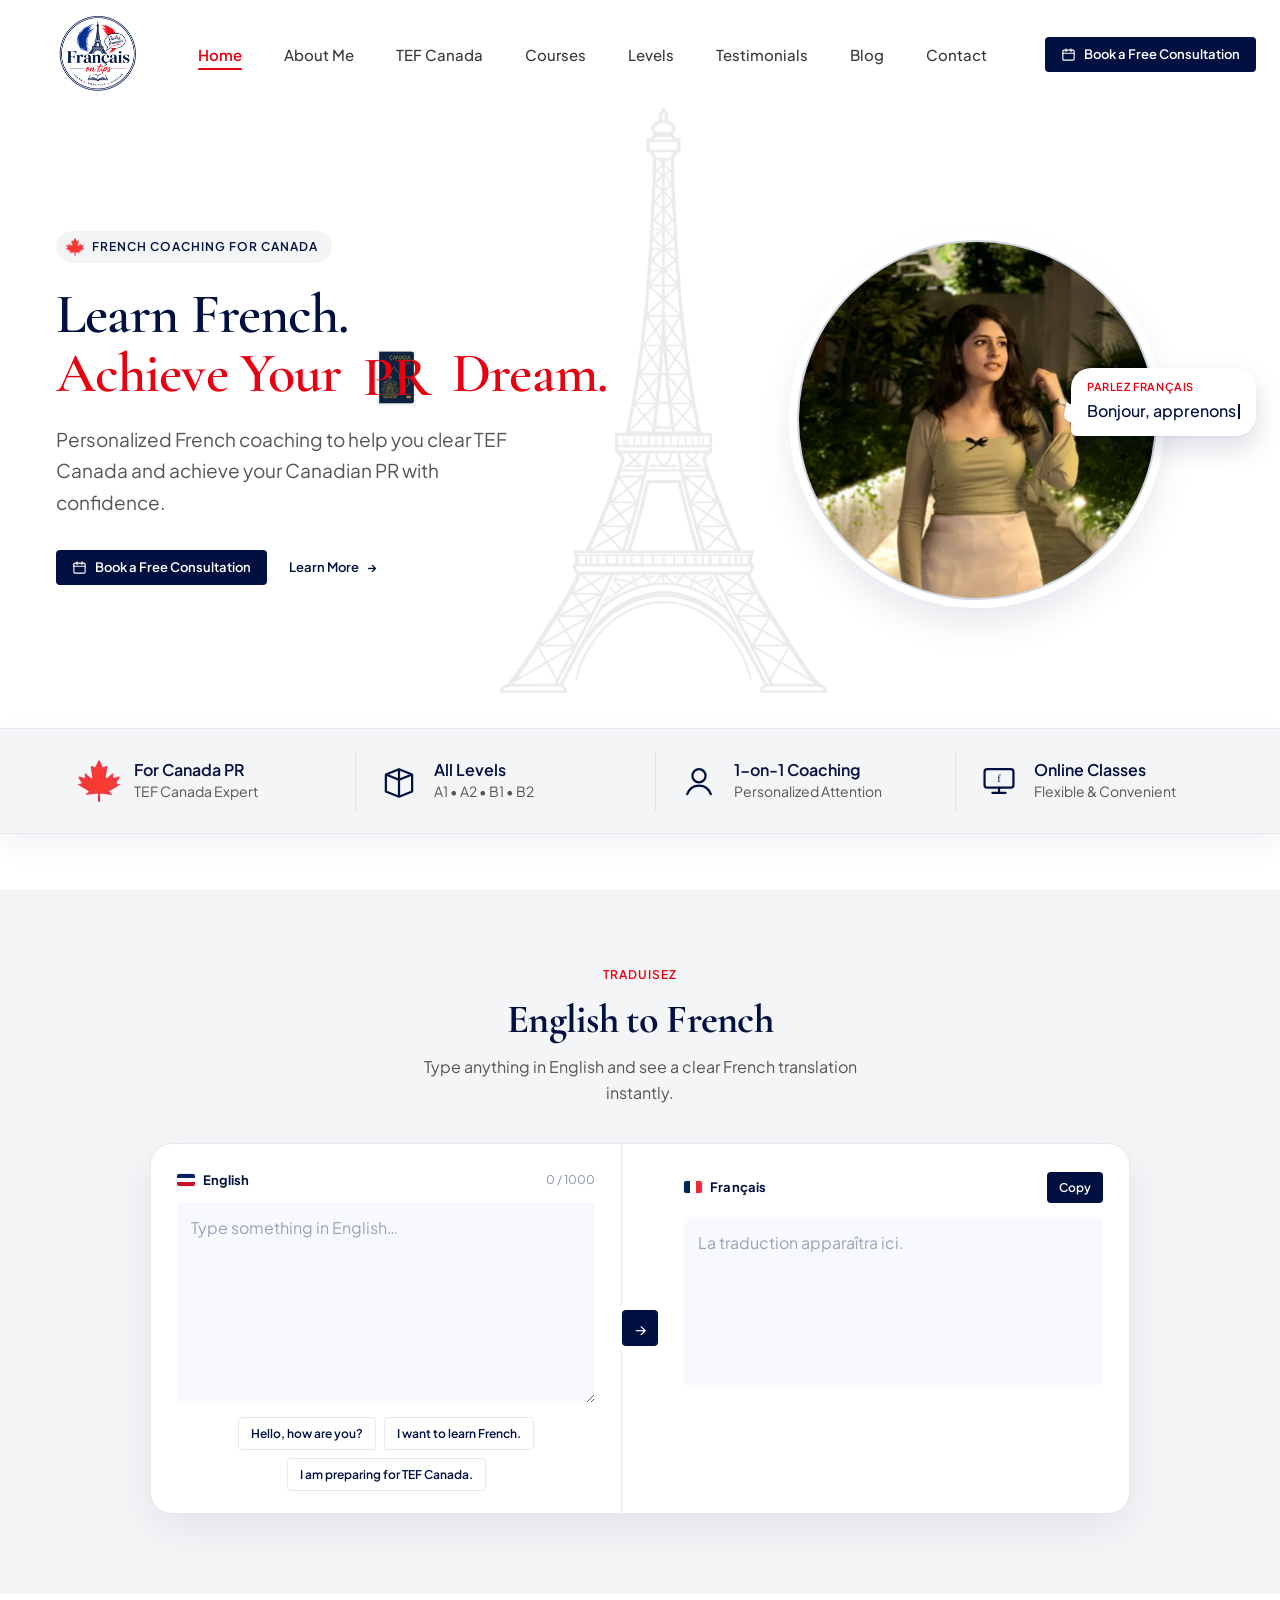
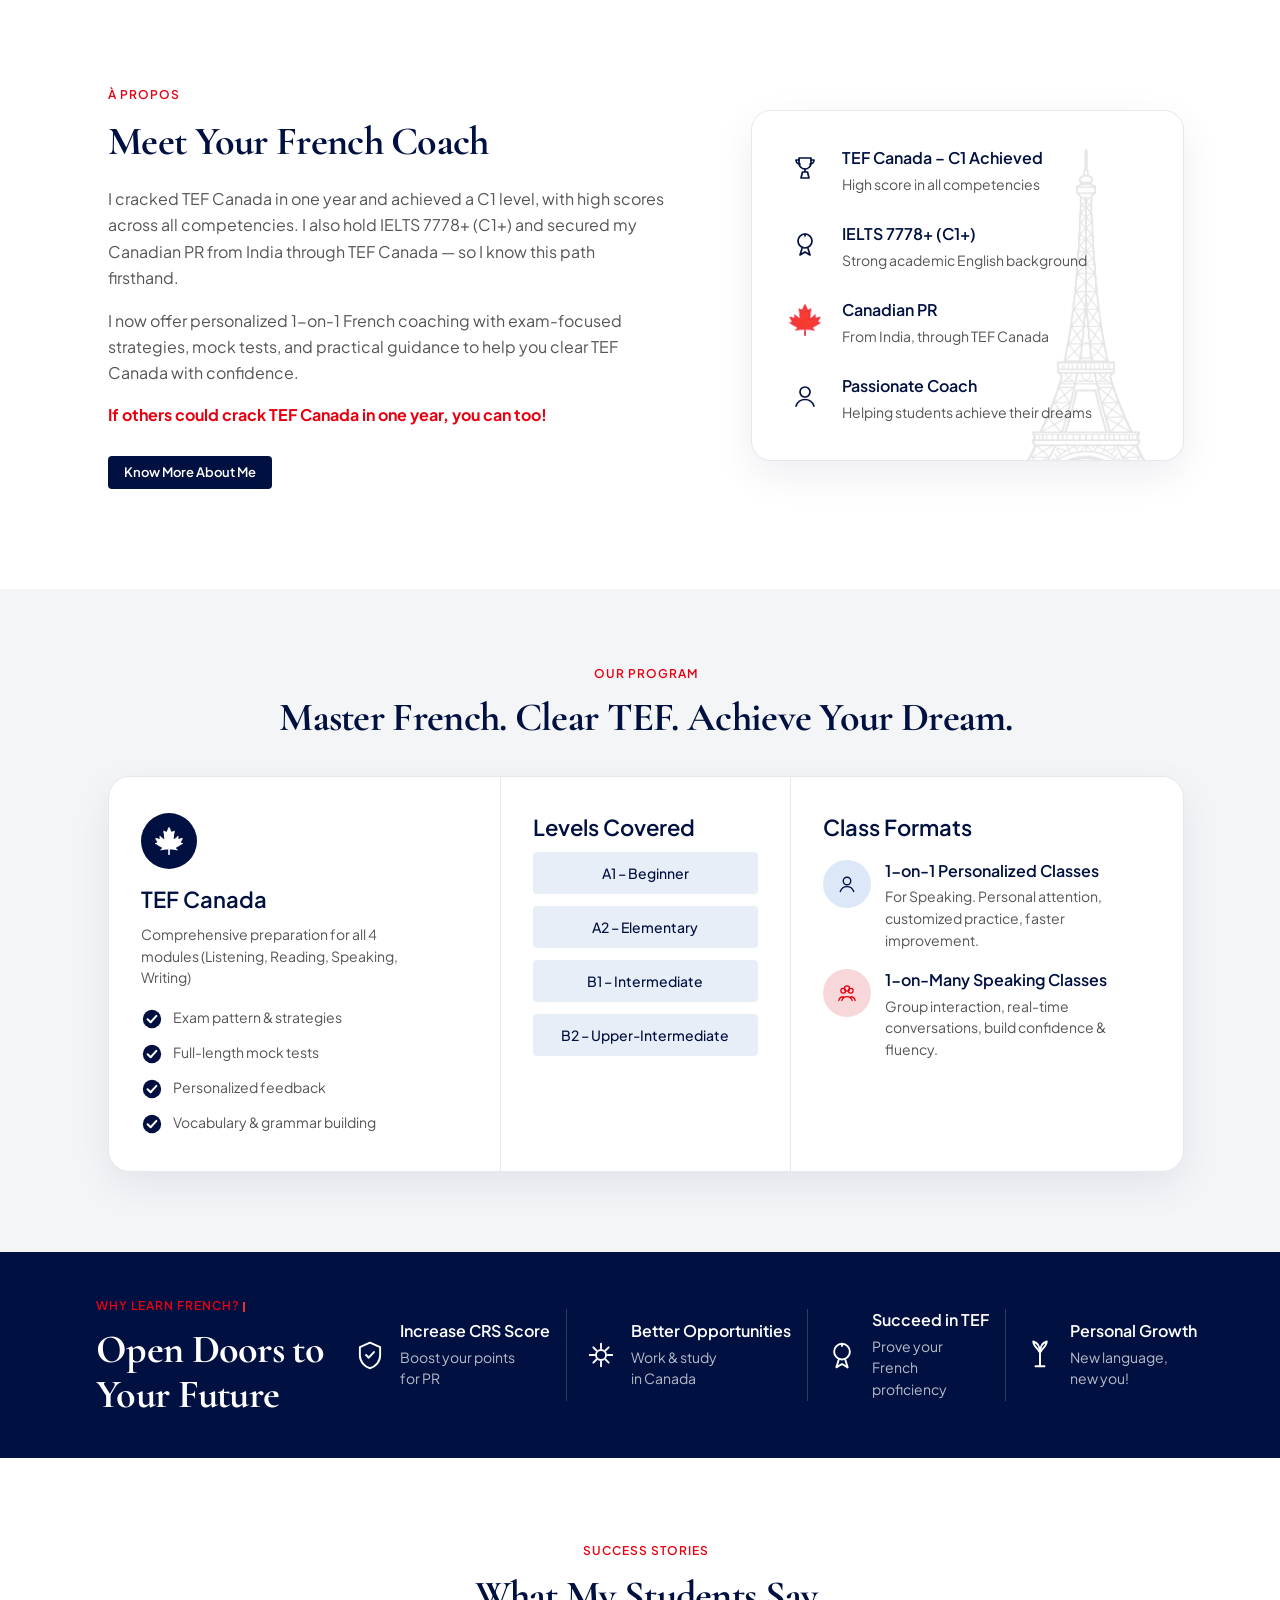
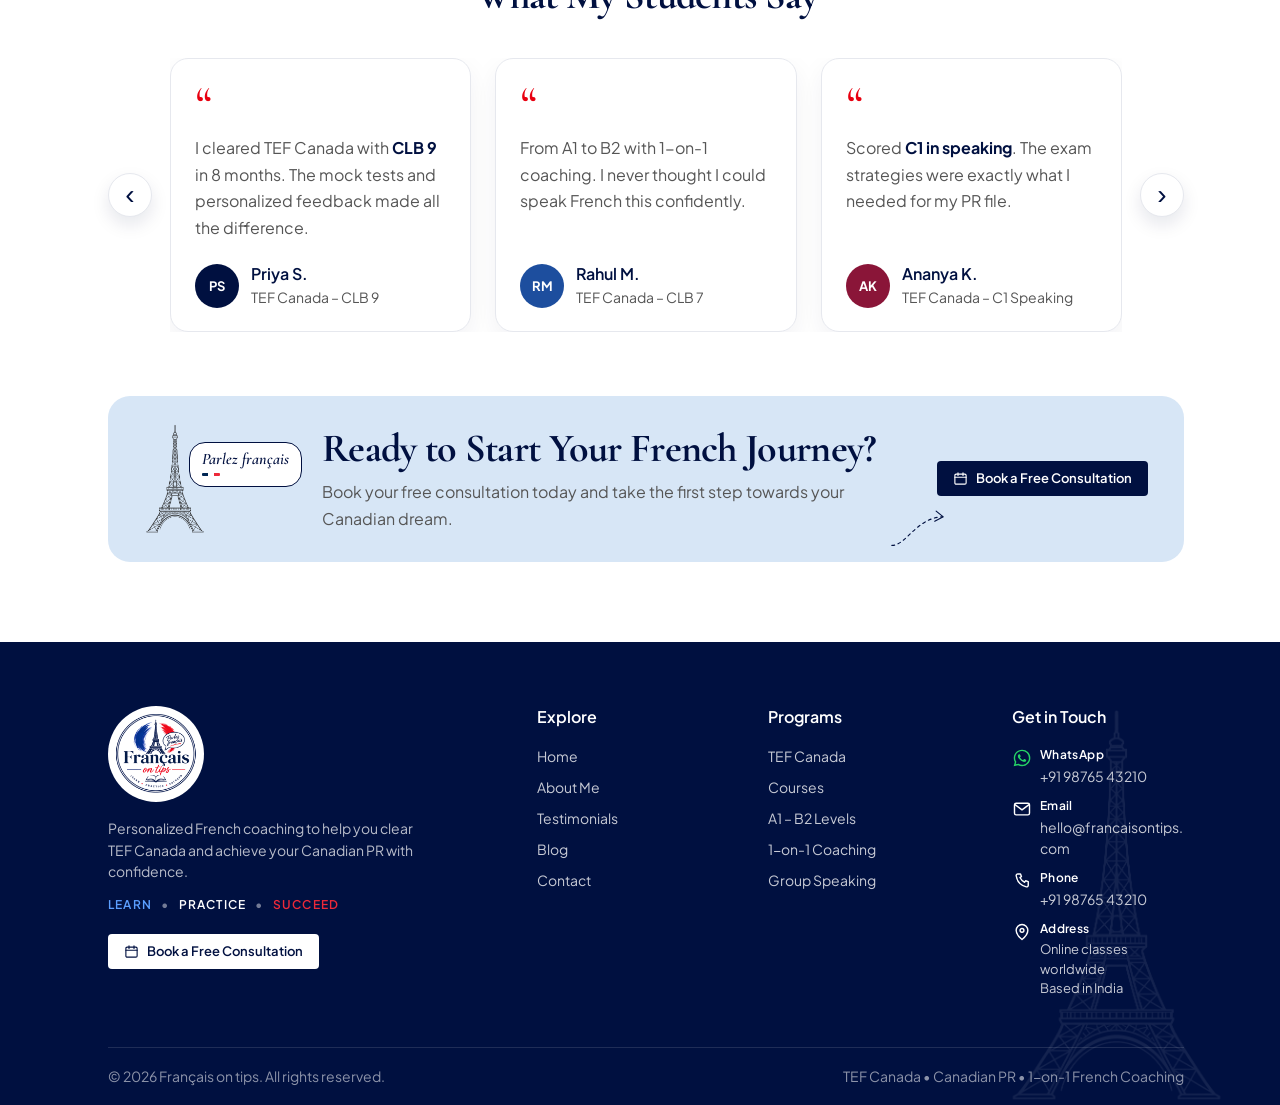
==== commit b4d6d814: "pr" ====
--- a/index.html
+++ b/index.html
@@ -65,7 +65,17 @@
 
           <h1 class="heading-display">
             Learn French.<br>
-            <span class="accent">Achieve Your PR Dream.</span>
+            <span class="accent">Achieve Your
+              <span class="pr-flip" aria-label="PR">
+                <span class="pr-flip-inner">
+                  <span class="pr-front">PR</span>
+                  <span class="pr-back">
+                    <img src="images/passport.png" alt="">
+                  </span>
+                </span>
+              </span>
+              Dream.
+            </span>
           </h1>
 
           <p class="text-body-lg hero-lead">
@@ -150,6 +160,65 @@
             <p class="text-body-sm">Flexible &amp; Convenient</p>
           </div>
         </article>
+      </div>
+    </section>
+
+    <section class="translator" id="translate">
+      <div class="translator-inner">
+        <div class="translator-intro">
+          <span class="text-label translator-kicker">Traduisez</span>
+          <h2 class="heading-h2 translator-title">English to French</h2>
+          <p class="text-body translator-lead">
+            Type anything in English and see a clear French translation instantly.
+          </p>
+        </div>
+
+        <div class="translator-board">
+          <div class="translator-pane">
+            <div class="translator-pane-head">
+              <span class="translator-lang">
+                <span class="translator-flag translator-flag-en" aria-hidden="true"></span>
+                English
+              </span>
+              <span class="translator-count" id="translate-count">0 / 1000</span>
+            </div>
+            <label class="visually-hidden" for="translate-from">English text</label>
+            <textarea
+              id="translate-from"
+              maxlength="1000"
+              rows="7"
+              placeholder="Type something in English…"
+              spellcheck="true"
+            ></textarea>
+            <div class="translator-chips" id="translate-chips">
+              <button type="button" class="translator-chip">Hello, how are you?</button>
+              <button type="button" class="translator-chip">I want to learn French.</button>
+              <button type="button" class="translator-chip">I am preparing for TEF Canada.</button>
+            </div>
+          </div>
+
+          <div class="translator-swap" aria-hidden="true">
+            <span>→</span>
+          </div>
+
+          <div class="translator-pane translator-pane-out">
+            <div class="translator-pane-head">
+              <span class="translator-lang">
+                <span class="translator-flag translator-flag-fr" aria-hidden="true"></span>
+                Français
+              </span>
+              <button type="button" class="translator-copy" id="translate-copy">Copy</button>
+            </div>
+            <div
+              class="translator-output"
+              id="translate-to"
+              lang="fr"
+              data-empty="true"
+              aria-live="polite"
+            ></div>
+            <p class="translator-status" id="translate-status"></p>
+          </div>
+        </div>
       </div>
     </section>
 
--- a/css/style.css
+++ b/css/style.css
@@ -247,8 +247,102 @@
   padding-bottom: 24px;
 }
 
+.heading-display {
+  overflow: visible;
+}
+
 .hero-copy .heading-display .accent {
   display: inline-block;
+}
+
+.pr-flip {
+  display: inline-grid;
+  place-items: center;
+  vertical-align: -0.06em;
+  width: 1.55em;
+  height: 1em;
+}
+
+.pr-flip-inner {
+  display: grid;
+  place-items: center;
+  width: 100%;
+  height: 100%;
+}
+
+.pr-front,
+.pr-back {
+  grid-area: 1 / 1;
+  display: flex;
+  align-items: center;
+  justify-content: center;
+  width: 100%;
+  height: 100%;
+  backface-visibility: hidden;
+  -webkit-backface-visibility: hidden;
+}
+
+.pr-front {
+  color: var(--red);
+  z-index: 2;
+  animation: pr-front-turn 5.6s cubic-bezier(0.4, 0, 0.2, 1) 0.5s infinite;
+}
+
+.pr-back {
+  z-index: 1;
+  pointer-events: none;
+  animation: pr-back-turn 5.6s cubic-bezier(0.4, 0, 0.2, 1) 0.5s infinite;
+}
+
+.pr-back img {
+  height: 1em;
+  width: auto;
+  aspect-ratio: 1051 / 1496;
+  max-width: none;
+  display: block;
+  object-fit: contain;
+}
+
+@keyframes pr-front-turn {
+  0%,
+  16% {
+    transform: perspective(740px) rotateY(0deg);
+    opacity: 1;
+    visibility: visible;
+  }
+  28%,
+  72% {
+    transform: perspective(740px) rotateY(-90deg);
+    opacity: 0;
+    visibility: hidden;
+  }
+  84%,
+  100% {
+    transform: perspective(740px) rotateY(0deg);
+    opacity: 1;
+    visibility: visible;
+  }
+}
+
+@keyframes pr-back-turn {
+  0%,
+  30% {
+    transform: perspective(740px) rotateY(90deg);
+    opacity: 0;
+    visibility: hidden;
+  }
+  42%,
+  58% {
+    transform: perspective(740px) rotateY(0deg);
+    opacity: 1;
+    visibility: visible;
+  }
+  70%,
+  100% {
+    transform: perspective(740px) rotateY(90deg);
+    opacity: 0;
+    visibility: hidden;
+  }
 }
 
 .hero-badge {
@@ -328,6 +422,7 @@
   border-radius: 50%;
   overflow: hidden;
   background: #d6e8f7;
+  border: 2px solid #d0d5dd;
   box-shadow: 0 0 0 8px #ffffff, 0 18px 40px rgba(0, 16, 64, 0.12);
 }
 
@@ -512,6 +607,272 @@
 }
 
 /* =========================================
+   TRANSLATOR — English to French
+   ========================================= */
+
+.visually-hidden {
+  position: absolute;
+  width: 1px;
+  height: 1px;
+  padding: 0;
+  margin: -1px;
+  overflow: hidden;
+  clip: rect(0, 0, 0, 0);
+  white-space: nowrap;
+  border: 0;
+}
+
+.translator {
+  width: 100%;
+  padding: 72px 48px 80px;
+  background: #f4f5f7;
+}
+
+.translator-inner {
+  max-width: 980px;
+  margin: 0 auto;
+}
+
+.translator-intro {
+  text-align: center;
+  margin-bottom: 36px;
+}
+
+.translator-kicker {
+  color: var(--red);
+  display: inline-block;
+  margin-bottom: 12px;
+}
+
+.translator-title {
+  font-family: var(--font-display);
+  color: var(--navy);
+  margin: 0 0 12px;
+}
+
+.translator-lead {
+  margin: 0 auto;
+  max-width: 480px;
+  color: var(--text-secondary);
+}
+
+.translator-board {
+  display: grid;
+  grid-template-columns: 1fr auto 1fr;
+  gap: 0;
+  align-items: stretch;
+  background: #ffffff;
+  border: 1px solid var(--line);
+  border-radius: 22px;
+  box-shadow: 0 14px 40px rgba(0, 16, 64, 0.07);
+  overflow: hidden;
+}
+
+.translator-pane {
+  background: transparent;
+  border: 0;
+  border-radius: 0;
+  box-shadow: none;
+  padding: 28px 26px 22px;
+  display: flex;
+  flex-direction: column;
+  min-width: 0;
+}
+
+.translator-pane:first-of-type {
+  border-right: 1px solid var(--line);
+}
+
+.translator-pane-head {
+  display: flex;
+  align-items: center;
+  justify-content: space-between;
+  gap: 12px;
+  margin-bottom: 14px;
+}
+
+.translator-lang {
+  display: inline-flex;
+  align-items: center;
+  gap: 8px;
+  font-family: var(--font-family);
+  font-size: 13px;
+  font-weight: 700;
+  color: var(--navy);
+  letter-spacing: 0.2px;
+}
+
+.translator-flag {
+  width: 18px;
+  height: 12px;
+  border-radius: 2px;
+  display: inline-block;
+  box-shadow: 0 0 0 1px rgba(0, 16, 64, 0.08);
+}
+
+.translator-flag-en {
+  background: linear-gradient(180deg, #012169 33%, #ffffff 33% 66%, #c8102e 66%);
+}
+
+.translator-flag-fr {
+  background: linear-gradient(90deg, #002654 33.33%, #ffffff 33.33% 66.66%, #ed2939 66.66%);
+}
+
+.translator-count {
+  font-size: 12px;
+  color: #8a93a6;
+}
+
+.translator-pane textarea,
+.translator-output {
+  width: 100%;
+  min-height: 168px;
+  border: 0;
+  outline: 0;
+  resize: vertical;
+  font-family: var(--font-family);
+  font-size: 16px;
+  line-height: 1.55;
+  color: var(--text-primary);
+  background: #f7f9fc;
+  border-radius: 4px;
+  padding: 14px 14px;
+}
+
+.translator-pane textarea::placeholder {
+  color: #9aa3b5;
+}
+
+.translator-output {
+  white-space: pre-wrap;
+  overflow-wrap: anywhere;
+  word-break: break-word;
+}
+
+.translator-output[data-empty="true"]::before {
+  content: "La traduction apparaîtra ici.";
+  color: #9aa3b5;
+}
+
+.translator-chips {
+  display: flex;
+  flex-wrap: wrap;
+  justify-content: center;
+  gap: 8px;
+  margin-top: 14px;
+}
+
+.translator-chip {
+  position: relative;
+  isolation: isolate;
+  overflow: hidden;
+  border: 1px solid var(--line);
+  background: #ffffff;
+  color: var(--navy);
+  font-family: var(--font-family);
+  font-size: 12px;
+  font-weight: 600;
+  padding: 8px 12px;
+  border-radius: 4px;
+  cursor: pointer;
+  transition: color 0.35s ease, border-color 0.35s ease;
+}
+
+.translator-chip::before {
+  content: "";
+  position: absolute;
+  inset: 0;
+  background: #ed2939;
+  transform: translateX(-101%);
+  transition: transform 0.45s cubic-bezier(0.22, 1, 0.36, 1);
+  z-index: -1;
+}
+
+.translator-chip:hover {
+  color: #ffffff;
+  border-color: #ed2939;
+}
+
+.translator-chip:hover::before {
+  transform: translateX(0);
+}
+
+.translator-swap {
+  width: 36px;
+  height: 36px;
+  margin: auto 0;
+  border-radius: 4px;
+  background: var(--navy);
+  color: #ffffff;
+  display: flex;
+  align-items: center;
+  justify-content: center;
+  font-size: 16px;
+  flex-shrink: 0;
+  align-self: center;
+  position: relative;
+  z-index: 1;
+  box-shadow: 0 0 0 6px #ffffff;
+}
+
+.translator-copy {
+  border: 0;
+  background: var(--navy);
+  color: #ffffff;
+  font-family: var(--font-family);
+  font-size: 12px;
+  font-weight: 600;
+  padding: 8px 12px;
+  border-radius: 4px;
+  cursor: pointer;
+  position: relative;
+  isolation: isolate;
+  overflow: hidden;
+  transition: color 0.35s ease;
+}
+
+.translator-copy::before {
+  content: "";
+  position: absolute;
+  inset: 0;
+  background: #ed2939;
+  transform: translateX(-101%);
+  transition: transform 0.45s cubic-bezier(0.22, 1, 0.36, 1);
+  z-index: -1;
+}
+
+.translator-copy:hover,
+.translator-copy.is-copied {
+  color: #ffffff;
+}
+
+.translator-copy:hover::before,
+.translator-copy.is-copied::before {
+  transform: translateX(0);
+}
+
+.translator-status {
+  min-height: 18px;
+  margin: 12px 0 0;
+  font-size: 12px;
+  font-weight: 600;
+  text-align: center;
+  color: #8a93a6;
+}
+
+.translator-status.is-busy {
+  color: var(--navy);
+}
+
+.translator-status.is-ok {
+  color: #1f7a4d;
+}
+
+.translator-status.is-err {
+  color: var(--red);
+}
+
+/* =========================================
    ABOUT — Meet Your French Coach
    ========================================= */
 
@@ -1193,6 +1554,35 @@
     border-bottom: 1px solid #dfe3ea;
   }
 
+  .translator {
+    padding: 56px 32px 64px;
+  }
+
+  .translator-intro {
+    margin-bottom: 28px;
+  }
+
+  .translator-board {
+    grid-template-columns: 1fr;
+    overflow: visible;
+  }
+
+  .translator-pane {
+    padding: 24px 22px 18px;
+  }
+
+  .translator-pane:first-of-type {
+    border-right: 0;
+    border-bottom: 1px solid var(--line);
+  }
+
+  .translator-swap {
+    width: 32px;
+    height: 32px;
+    margin: -16px auto;
+    transform: rotate(90deg);
+  }
+
   .about {
     padding: 64px 56px 72px 64px;
   }
@@ -1427,6 +1817,37 @@
     padding: 8px 12px;
   }
 
+  .translator {
+    padding: 40px 16px 48px;
+  }
+
+  .translator-intro {
+    margin-bottom: 22px;
+  }
+
+  .translator-board {
+    overflow: visible;
+  }
+
+  .translator-pane {
+    padding: 18px 16px 14px;
+  }
+
+  .translator-pane textarea,
+  .translator-output {
+    min-height: 132px;
+    font-size: 15px;
+    padding: 12px;
+  }
+
+  .translator-swap {
+    width: 28px;
+    height: 28px;
+    font-size: 14px;
+    margin: -14px auto;
+    transform: rotate(90deg);
+  }
+
   .about {
     padding: 48px 28px 56px 32px;
   }
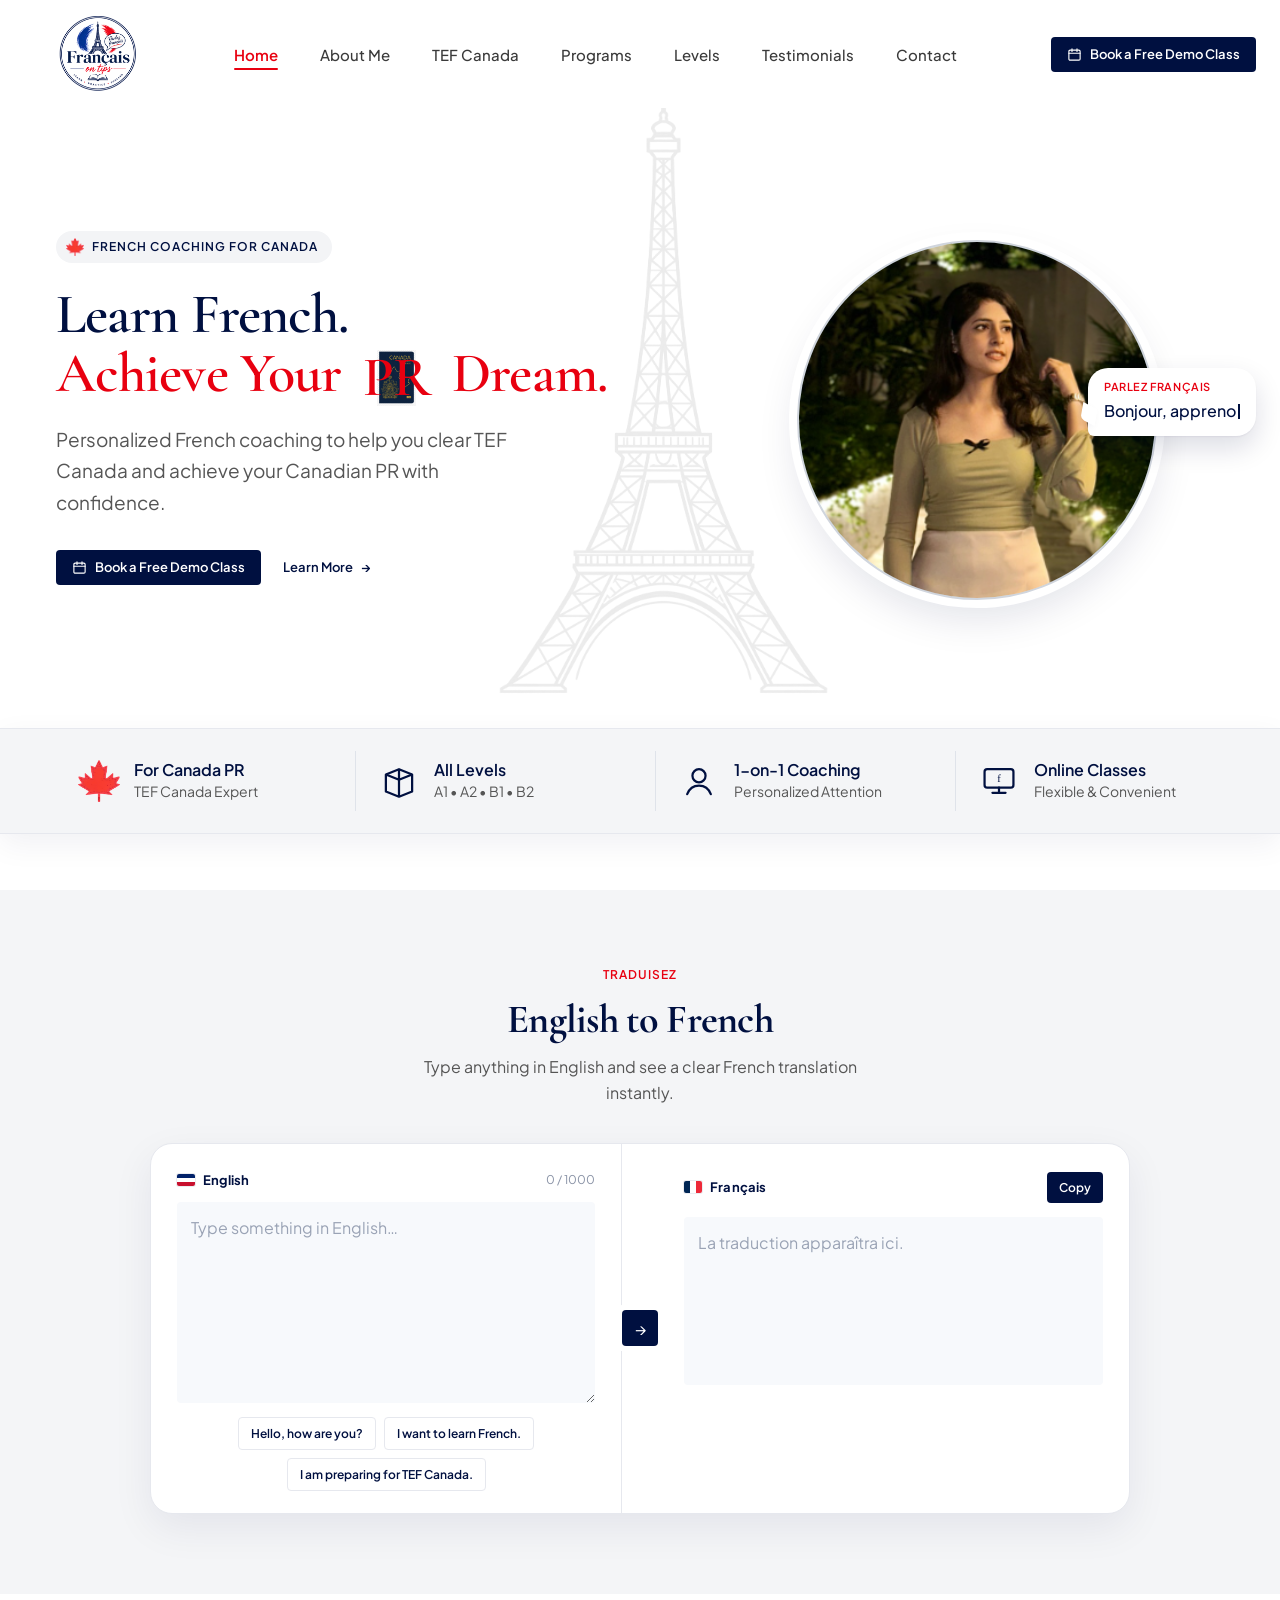
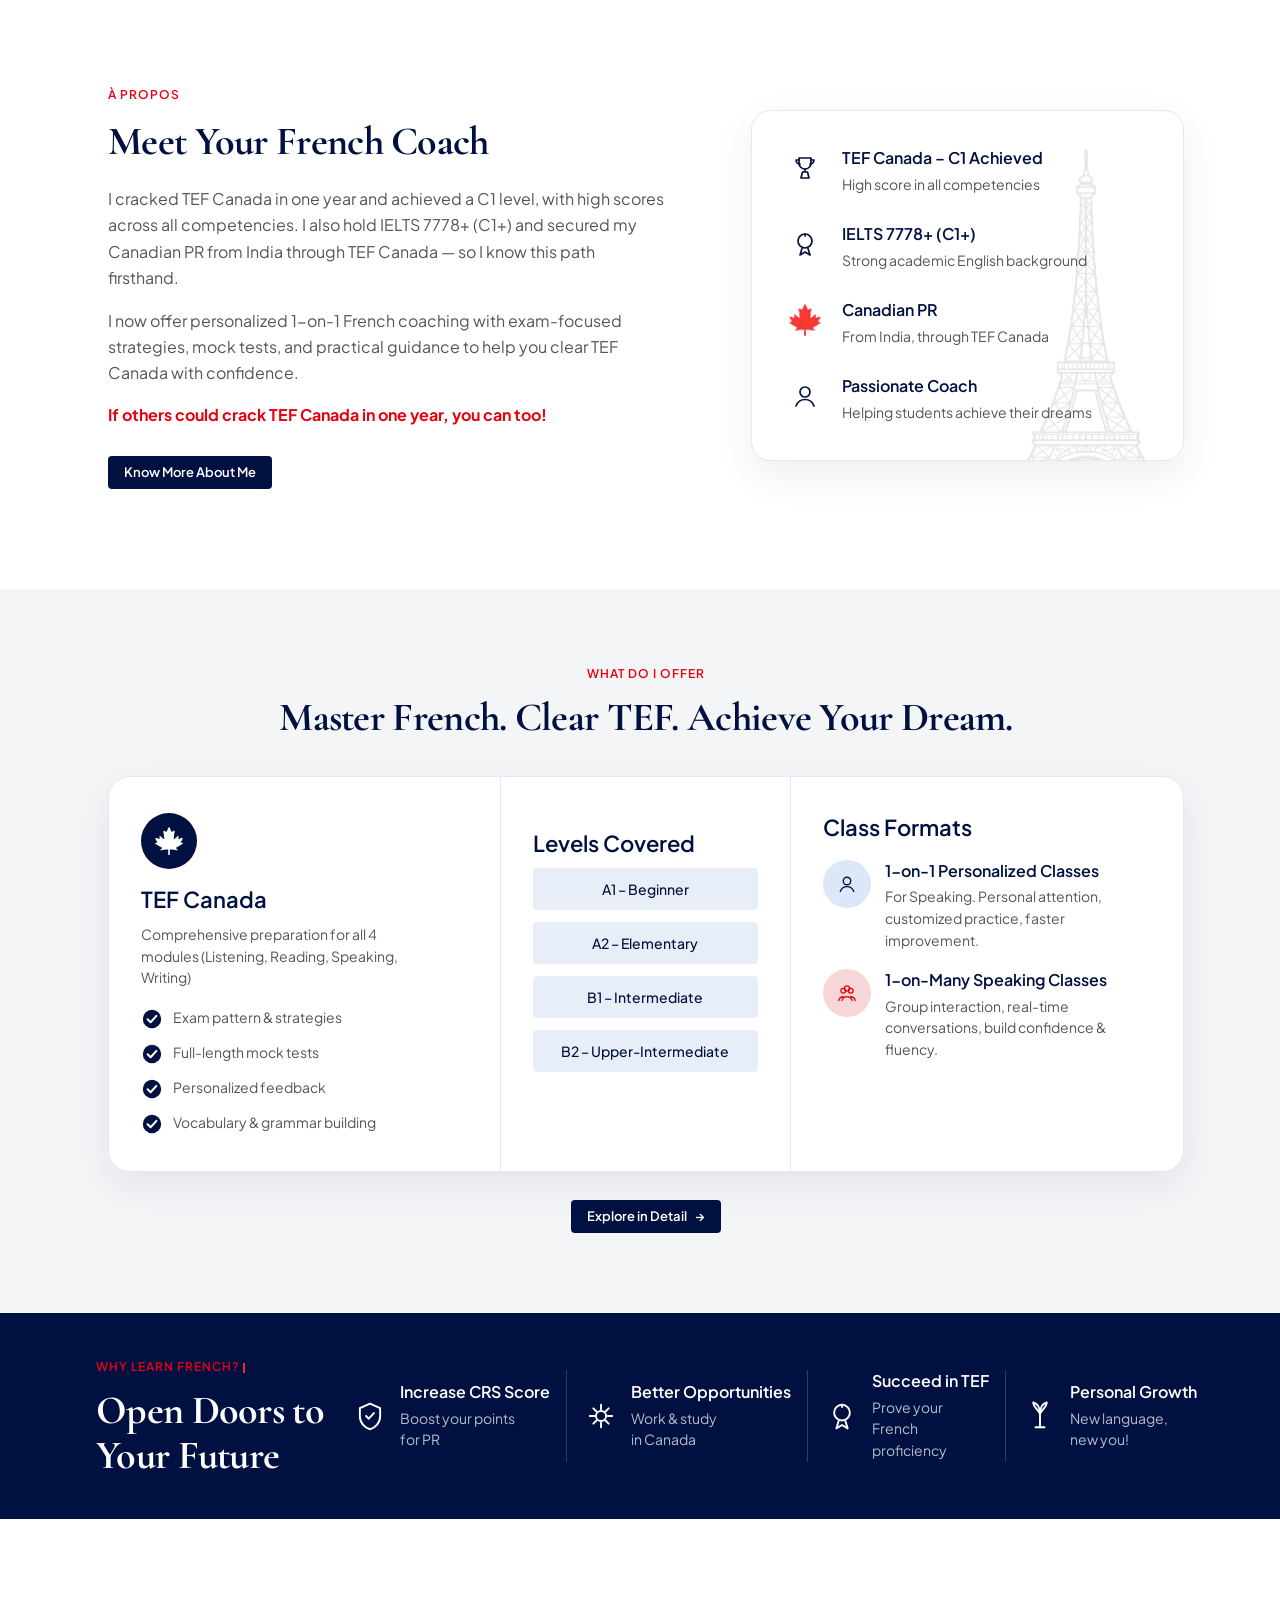
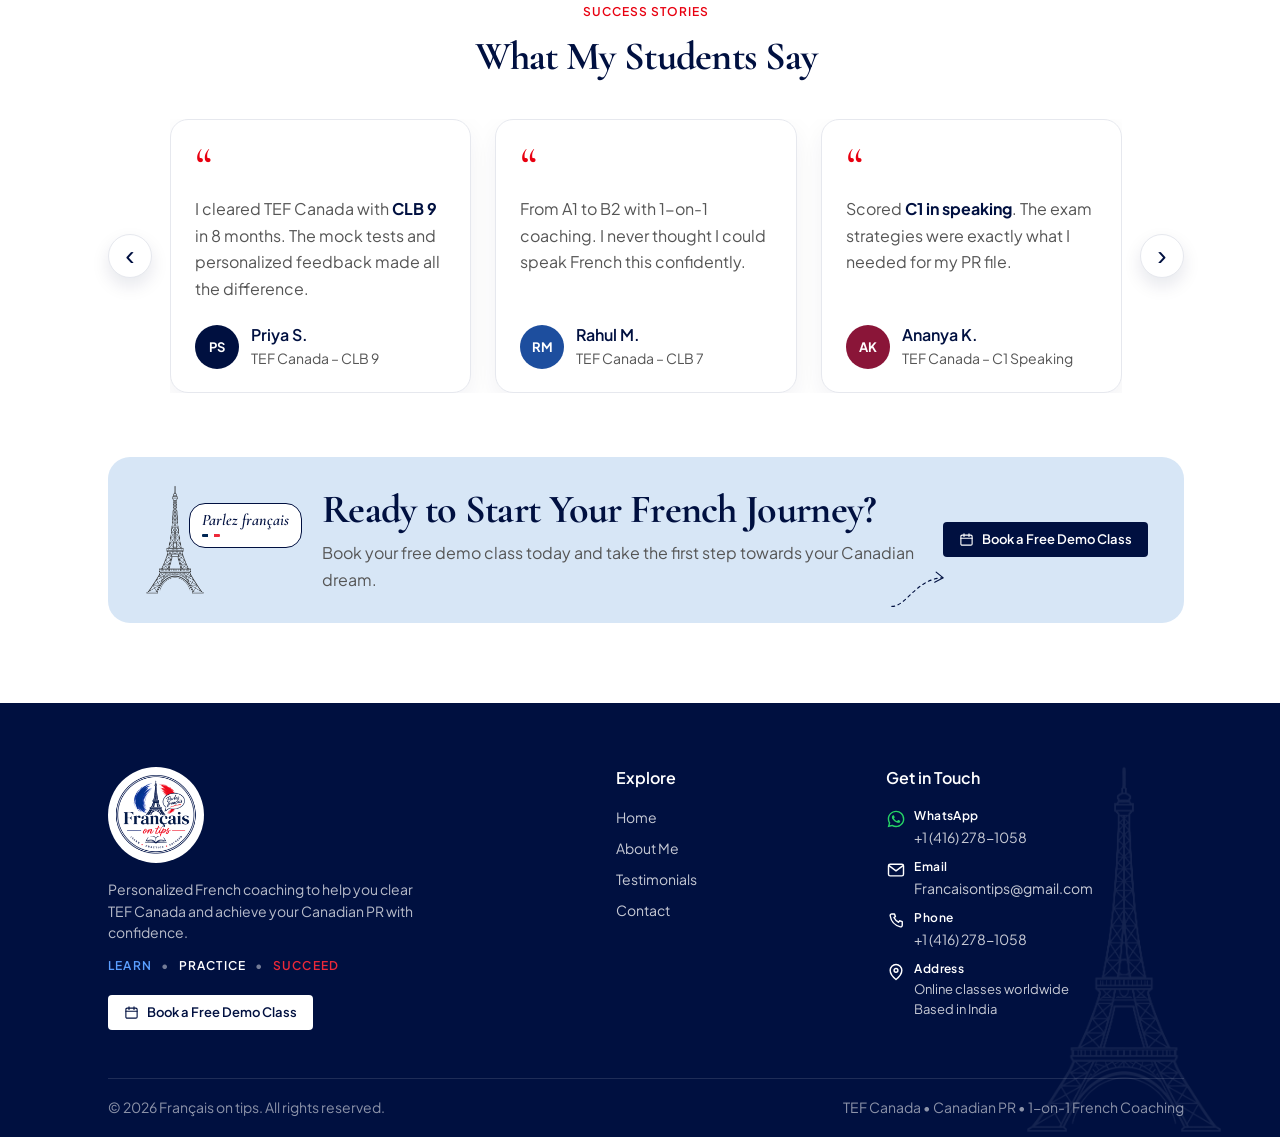
==== commit 5529ccb1: "v" ====
--- a/index.html
+++ b/index.html
@@ -26,28 +26,27 @@
           <li><a class="active" href="#home">Home</a></li>
           <li><a href="#about">About Me</a></li>
           <li><a href="#tef">TEF Canada</a></li>
-          <li><a href="#courses">Courses</a></li>
+          <li><a href="explore.html">Programs</a></li>
           <li><a href="#levels">Levels</a></li>
           <li><a href="#testimonials">Testimonials</a></li>
-          <li><a href="#blog">Blog</a></li>
-          <li><a href="#contact">Contact</a></li>
+          <li><a href="contact.html">Contact</a></li>
         </ul>
 
-        <a class="btn btn-primary nav-cta-mobile text-button" href="#contact">
+        <a class="btn btn-primary nav-cta-mobile text-button" href="contact.html">
           <svg class="icon-cal" viewBox="0 0 24 24" aria-hidden="true">
             <rect x="3" y="5" width="18" height="16" rx="2" fill="none" stroke="currentColor" stroke-width="1.8"/>
             <path d="M3 10h18M8 3v4M16 3v4" fill="none" stroke="currentColor" stroke-width="1.8" stroke-linecap="round"/>
           </svg>
-          Book a Free Consultation
+          Book a Free Demo Class
         </a>
       </div>
 
-      <a class="btn btn-primary nav-cta text-button" href="#contact">
+      <a class="btn btn-primary nav-cta text-button" href="contact.html">
         <svg class="icon-cal" viewBox="0 0 24 24" aria-hidden="true">
           <rect x="3" y="5" width="18" height="16" rx="2" fill="none" stroke="currentColor" stroke-width="1.8"/>
           <path d="M3 10h18M8 3v4M16 3v4" fill="none" stroke="currentColor" stroke-width="1.8" stroke-linecap="round"/>
         </svg>
-        Book a Free Consultation
+        Book a Free Demo Class
       </a>
     </nav>
   </header>
@@ -84,12 +83,12 @@
           </p>
 
           <div class="hero-actions">
-            <a class="btn btn-primary text-button" href="#contact">
+            <a class="btn btn-primary text-button" href="contact.html">
               <svg class="icon-cal" viewBox="0 0 24 24" aria-hidden="true">
                 <rect x="3" y="5" width="18" height="16" rx="2" fill="none" stroke="currentColor" stroke-width="1.8"/>
                 <path d="M3 10h18M8 3v4M16 3v4" fill="none" stroke="currentColor" stroke-width="1.8" stroke-linecap="round"/>
               </svg>
-              Book a Free Consultation
+              Book a Free Demo Class
             </a>
             <a class="link-more text-button" href="#about">
               Learn More
@@ -305,12 +304,13 @@
 
     <section class="program" id="courses">
       <div class="program-header">
-        <span class="text-label program-kicker">Our Program</span>
+        <span class="text-label program-kicker">What Do I Offer</span>
         <h2 class="heading-h2 program-title">Master French. Clear TEF. Achieve Your Dream.</h2>
       </div>
 
       <div class="program-card">
         <article class="program-col">
+          <a class="program-col-link" href="explore.html#tef-prep" aria-label="Explore TEF Canada in detail"></a>
           <div class="program-badge">
             <img src="images/canada-maple.png" alt="">
           </div>
@@ -360,6 +360,7 @@
         </article>
 
         <article class="program-col">
+          <a class="program-col-link" href="explore.html#foundation" aria-label="Explore levels in detail"></a>
           <h3 class="heading-h4">Levels Covered</h3>
           <ul class="level-pills">
             <li>A1 – Beginner</li>
@@ -372,7 +373,7 @@
         <article class="program-col">
           <h3 class="heading-h4">Class Formats</h3>
 
-          <div class="format-row">
+          <a class="format-row" href="explore.html#one-on-one">
             <span class="format-icon format-icon-blue" aria-hidden="true">
               <svg viewBox="0 0 32 32" fill="none">
                 <circle cx="16" cy="12" r="5" stroke="currentColor" stroke-width="1.8"/>
@@ -383,9 +384,9 @@
               <h4 class="heading-h6">1-on-1 Personalized Classes</h4>
               <p class="text-body-sm">For Speaking. Personal attention, customized practice, faster improvement.</p>
             </div>
-          </div>
-
-          <div class="format-row">
+          </a>
+
+          <a class="format-row" href="explore.html#group">
             <span class="format-icon format-icon-red" aria-hidden="true">
               <svg viewBox="0 0 32 32" fill="none">
                 <circle cx="11" cy="13" r="3.2" stroke="currentColor" stroke-width="1.7"/>
@@ -398,8 +399,15 @@
               <h4 class="heading-h6">1-on-Many Speaking Classes</h4>
               <p class="text-body-sm">Group interaction, real-time conversations, build confidence &amp; fluency.</p>
             </div>
-          </div>
+          </a>
         </article>
+      </div>
+
+      <div class="program-actions">
+        <a class="btn btn-primary text-button" href="explore.html">
+          Explore in Detail
+          <span aria-hidden="true">→</span>
+        </a>
       </div>
     </section>
 
@@ -564,7 +572,7 @@
 
             <article class="story-card">
               <span class="story-quote" aria-hidden="true">“</span>
-              <p class="text-body">Booked a free consultation and started the same week. Clear structure, real results.</p>
+              <p class="text-body">Booked a free demo class and started the same week. Clear structure, real results.</p>
               <div class="story-person">
                 <span class="story-avatar story-avatar-6">VP</span>
                 <div>
@@ -594,15 +602,15 @@
 
         <div class="cta-copy">
           <h2 class="heading-h2 cta-title">Ready to Start Your French Journey?</h2>
-          <p class="text-body">Book your free consultation today and take the first step towards your Canadian dream.</p>
-        </div>
-
-        <a class="btn btn-primary text-button cta-btn" href="#contact">
+          <p class="text-body">Book your free demo class today and take the first step towards your Canadian dream.</p>
+        </div>
+
+        <a class="btn btn-primary text-button cta-btn" href="contact.html">
           <svg class="icon-cal" viewBox="0 0 24 24" aria-hidden="true">
             <rect x="3" y="5" width="18" height="16" rx="2" fill="none" stroke="currentColor" stroke-width="1.8"/>
             <path d="M3 10h18M8 3v4M16 3v4" fill="none" stroke="currentColor" stroke-width="1.8" stroke-linecap="round"/>
           </svg>
-          Book a Free Consultation
+          Book a Free Demo Class
         </a>
 
         <svg class="cta-arrow" viewBox="0 0 120 70" fill="none" aria-hidden="true">
@@ -632,12 +640,12 @@
           <span class="flag-dot">•</span>
           <span class="flag-red">Succeed</span>
         </p>
-        <a class="btn btn-primary text-button footer-cta" href="#contact">
+        <a class="btn btn-primary text-button footer-cta" href="contact.html">
           <svg class="icon-cal" viewBox="0 0 24 24" aria-hidden="true">
             <rect x="3" y="5" width="18" height="16" rx="2" fill="none" stroke="currentColor" stroke-width="1.8"/>
             <path d="M3 10h18M8 3v4M16 3v4" fill="none" stroke="currentColor" stroke-width="1.8" stroke-linecap="round"/>
           </svg>
-          Book a Free Consultation
+          Book a Free Demo Class
         </a>
       </div>
 
@@ -647,19 +655,7 @@
           <li><a href="#home">Home</a></li>
           <li><a href="#about">About Me</a></li>
           <li><a href="#testimonials">Testimonials</a></li>
-          <li><a href="#blog">Blog</a></li>
-          <li><a href="#contact">Contact</a></li>
-        </ul>
-      </div>
-
-      <div class="footer-col">
-        <h2 class="heading-h6">Programs</h2>
-        <ul>
-          <li><a href="#tef">TEF Canada</a></li>
-          <li><a href="#courses">Courses</a></li>
-          <li><a href="#courses">A1 – B2 Levels</a></li>
-          <li><a href="#courses">1-on-1 Coaching</a></li>
-          <li><a href="#courses">Group Speaking</a></li>
+          <li><a href="contact.html">Contact</a></li>
         </ul>
       </div>
 
@@ -667,7 +663,7 @@
         <h2 class="heading-h6">Get in Touch</h2>
         <ul>
           <li>
-            <a class="footer-contact-link" href="https://wa.me/919876543210" target="_blank" rel="noopener noreferrer">
+            <a class="footer-contact-link" href="https://wa.me/14162781058" target="_blank" rel="noopener noreferrer">
               <span class="footer-icon footer-icon-whatsapp" aria-hidden="true">
                 <svg viewBox="0 0 24 24" fill="currentColor">
                   <path d="M19.05 4.91A9.82 9.82 0 0 0 12.04 2C6.55 2 2.08 6.45 2.08 11.94c0 1.75.46 3.45 1.32 4.95L2 22l5.25-1.38a10 10 0 0 0 4.79 1.22h.01c5.49 0 9.96-4.45 9.96-9.94 0-2.65-1.03-5.14-2.96-7zM12.04 20.15h-.01a8.26 8.26 0 0 1-4.21-1.15l-.3-.18-3.12.82.83-3.04-.2-.31a8.2 8.2 0 0 1-1.26-4.38c0-4.54 3.7-8.24 8.26-8.24 2.2 0 4.28.86 5.84 2.42a8.18 8.18 0 0 1 2.42 5.83c0 4.54-3.71 8.23-8.25 8.23zm4.52-6.16c-.25-.12-1.47-.72-1.7-.81-.22-.08-.39-.12-.55.13-.16.24-.63.8-.77.97-.14.16-.28.18-.53.06-.25-.13-1.05-.39-2-1.23-.74-.66-1.23-1.47-1.38-1.72-.14-.24-.02-.38.11-.5.11-.11.25-.28.37-.42.12-.14.16-.24.25-.41.08-.16.04-.31-.02-.43-.06-.12-.55-1.33-.76-1.82-.2-.48-.4-.41-.55-.42h-.47c-.16 0-.43.06-.65.31-.22.24-.86.84-.86 2.06s.88 2.39 1 2.56c.12.16 1.73 2.64 4.2 3.7.59.25 1.05.41 1.41.52.59.18 1.13.16 1.56.1.48-.07 1.47-.6 1.67-1.18.21-.58.21-1.07.14-1.18-.06-.1-.22-.16-.47-.28z"/>
@@ -675,12 +671,12 @@
               </span>
               <span>
                 <strong>WhatsApp</strong>
-                +91 98765 43210
+                +1 (416) 278-1058
               </span>
             </a>
           </li>
           <li>
-            <a class="footer-contact-link" href="mailto:hello@francaisontips.com">
+            <a class="footer-contact-link" href="mailto:Francaisontips@gmail.com">
               <span class="footer-icon" aria-hidden="true">
                 <svg viewBox="0 0 24 24" fill="none">
                   <rect x="3" y="5" width="18" height="14" rx="2" stroke="currentColor" stroke-width="1.7"/>
@@ -689,12 +685,12 @@
               </span>
               <span>
                 <strong>Email</strong>
-                hello@francaisontips.com
+                Francaisontips@gmail.com
               </span>
             </a>
           </li>
           <li>
-            <a class="footer-contact-link" href="tel:+919876543210">
+            <a class="footer-contact-link" href="tel:+14162781058">
               <span class="footer-icon" aria-hidden="true">
                 <svg viewBox="0 0 24 24" fill="none">
                   <path d="M7 3.5h3.2l1.1 3.2-1.8 1.1a12.5 12.5 0 0 0 5.7 5.7l1.1-1.8 3.2 1.1V17a2 2 0 0 1-2.2 2A16.5 16.5 0 0 1 5 5.7 2 2 0 0 1 7 3.5Z" stroke="currentColor" stroke-width="1.7" stroke-linejoin="round"/>
@@ -702,7 +698,7 @@
               </span>
               <span>
                 <strong>Phone</strong>
-                +91 98765 43210
+                +1 (416) 278-1058
               </span>
             </a>
           </li>
--- a/css/style.css
+++ b/css/style.css
@@ -96,6 +96,25 @@
   width: 15px;
   height: 15px;
   flex-shrink: 0;
+}
+
+.btn-outline {
+  position: relative;
+  isolation: isolate;
+  overflow: hidden;
+  background: #ffffff;
+  color: var(--navy);
+  border: 1.5px solid var(--navy);
+  border-radius: 4px;
+  padding: 9px 16px;
+  transition: color 0.35s ease, transform 0.35s ease, background 0.35s ease, box-shadow 0.35s ease;
+}
+
+.btn-outline:hover {
+  color: #ffffff;
+  background: var(--navy);
+  transform: translateY(-3px);
+  box-shadow: 0 12px 24px rgba(0, 16, 64, 0.18);
 }
 
 /* =========================================
@@ -430,7 +449,8 @@
   width: 100%;
   height: 100%;
   object-fit: cover;
-  object-position: center 18%;
+  object-position: center 22%;
+  transform: scale(1.18);
 }
 
 .speech-bubble {
@@ -1015,6 +1035,11 @@
   animation: program-fade 0.6s ease both;
 }
 
+.program-actions {
+  text-align: center;
+  margin-top: 28px;
+}
+
 @keyframes program-fade {
   from {
     opacity: 0;
@@ -1027,9 +1052,16 @@
 }
 
 .program-col {
+  position: relative;
   padding: 36px 32px;
   border-right: 1px solid var(--line);
   transition: background 0.35s ease;
+}
+
+.program-col-link {
+  position: absolute;
+  inset: 0;
+  z-index: 1;
 }
 
 .program-col:hover {
@@ -1163,10 +1195,14 @@
 }
 
 .format-row {
+  position: relative;
+  z-index: 2;
   display: flex;
   align-items: flex-start;
   gap: 14px;
   margin-top: 18px;
+  text-decoration: none;
+  color: inherit;
   transition: transform 0.3s ease;
 }
 
@@ -1818,34 +1854,101 @@
   }
 
   .translator {
-    padding: 40px 16px 48px;
+    padding: 32px 14px 40px;
   }
 
   .translator-intro {
-    margin-bottom: 22px;
+    margin-bottom: 18px;
+  }
+
+  .translator-kicker {
+    margin-bottom: 8px;
+  }
+
+  .translator-title {
+    margin-bottom: 8px;
+  }
+
+  .translator-lead {
+    max-width: none;
+    padding: 0 4px;
   }
 
   .translator-board {
+    grid-template-columns: 1fr;
+    border-radius: 16px;
     overflow: visible;
   }
 
   .translator-pane {
-    padding: 18px 16px 14px;
+    padding: 16px 14px 14px;
+  }
+
+  .translator-pane:first-of-type {
+    border-right: 0;
+    border-bottom: 1px solid var(--line);
+    padding-bottom: 22px;
+  }
+
+  .translator-pane-out {
+    padding-top: 22px;
+  }
+
+  .translator-pane-head {
+    margin-bottom: 10px;
+    gap: 8px;
+  }
+
+  .translator-lang {
+    font-size: 12px;
+  }
+
+  .translator-count {
+    font-size: 11px;
+    flex-shrink: 0;
   }
 
   .translator-pane textarea,
   .translator-output {
-    min-height: 132px;
-    font-size: 15px;
+    min-height: 112px;
+    font-size: 16px;
+    line-height: 1.5;
     padding: 12px;
+    resize: none;
+  }
+
+  .translator-chips {
+    flex-direction: column;
+    align-items: stretch;
+    gap: 8px;
+    margin-top: 12px;
+  }
+
+  .translator-chip {
+    width: 100%;
+    font-size: 12px;
+    padding: 9px 10px;
+    white-space: normal;
+    text-align: center;
   }
 
   .translator-swap {
-    width: 28px;
-    height: 28px;
+    width: 30px;
+    height: 30px;
     font-size: 14px;
-    margin: -14px auto;
+    margin: -15px auto;
     transform: rotate(90deg);
+  }
+
+  .translator-copy {
+    padding: 7px 10px;
+    font-size: 11px;
+  }
+
+  .translator-status {
+    margin-top: 8px;
+    min-height: 16px;
+    font-size: 11px;
   }
 
   .about {
@@ -1891,6 +1994,10 @@
 
   .program-header {
     margin-bottom: 24px;
+  }
+
+  .program-actions {
+    margin-top: 22px;
   }
 
   .program-card {
@@ -2327,7 +2434,7 @@
   position: relative;
   z-index: 1;
   display: grid;
-  grid-template-columns: 1.5fr 0.75fr 0.8fr 0.65fr;
+  grid-template-columns: 1.6fr 0.8fr 1fr;
   gap: 32px;
   padding-bottom: 48px;
 }
@@ -2527,14 +2634,14 @@
   }
 
   .footer-inner {
-    grid-template-columns: 1fr 1fr;
-    gap: 28px 16px;
+    grid-template-columns: 1fr;
+    gap: 28px;
     padding-bottom: 28px;
   }
 
   .footer-brand,
   .footer-contact {
-    grid-column: 1 / -1;
+    grid-column: auto;
   }
 
   .footer-logo {
@@ -2592,3 +2699,1623 @@
     font-size: 13px;
   }
 }
+
+/* =========================================
+   EXPLORE PAGE — HERO
+   ========================================= */
+
+.explore-hero {
+  width: 100%;
+  padding: 24px 0 48px;
+  overflow: hidden;
+  background: #ffffff;
+}
+
+.explore-hero-inner {
+  position: relative;
+  display: grid;
+  grid-template-columns: 1.05fr 0.95fr;
+  align-items: center;
+  gap: 24px;
+  min-height: 560px;
+  padding: 0 24px 0 var(--page-pad-left);
+}
+
+.explore-hero-copy {
+  position: relative;
+  z-index: 2;
+  max-width: 620px;
+}
+
+.explore-kicker {
+  color: var(--red);
+  display: inline-block;
+  margin-bottom: 16px;
+}
+
+.explore-hero-copy .heading-display {
+  color: var(--navy);
+}
+
+.explore-lead {
+  margin-top: 20px;
+  max-width: 520px;
+  color: var(--text-secondary);
+}
+
+.explore-hero-actions {
+  display: flex;
+  align-items: center;
+  flex-wrap: wrap;
+  gap: 14px;
+  margin-top: 32px;
+}
+
+.explore-hero-visual {
+  position: relative;
+  z-index: 1;
+  min-height: 520px;
+  display: flex;
+  align-items: flex-end;
+  justify-content: center;
+  overflow: hidden;
+}
+
+.explore-skyline {
+  position: absolute;
+  left: 50%;
+  bottom: 0;
+  z-index: 0;
+  width: 165%;
+  max-width: none;
+  height: auto;
+  transform: translateX(-50%);
+  object-fit: contain;
+  object-position: bottom center;
+  opacity: 0.42;
+  pointer-events: none;
+  user-select: none;
+}
+
+.explore-pisa {
+  position: relative;
+  z-index: 2;
+  height: min(560px, 72vh);
+  width: auto;
+  max-width: none;
+  object-fit: contain;
+}
+
+.explore-hero-visual .speech-bubble {
+  right: 4%;
+  top: 22%;
+}
+
+@media (min-width: 768px) and (max-width: 1023px) {
+  .explore-hero-inner {
+    grid-template-columns: 1fr;
+    min-height: 0;
+    gap: 12px;
+    padding-top: 12px;
+  }
+
+  .explore-hero-visual {
+    min-height: 380px;
+    max-width: 480px;
+    margin: 0 auto;
+    width: 100%;
+  }
+
+  .explore-pisa {
+    height: 380px;
+  }
+
+  .explore-skyline {
+    width: 180%;
+    opacity: 0.38;
+  }
+
+  .explore-hero-visual .speech-bubble {
+    top: 14%;
+  }
+}
+
+@media (max-width: 767px) {
+  .explore-hero {
+    padding: 8px 0 36px;
+  }
+
+  .explore-hero-inner {
+    grid-template-columns: 1fr;
+    min-height: 0;
+    gap: 8px;
+    padding: 0 16px 0 var(--page-pad-left);
+  }
+
+  .explore-lead {
+    max-width: none;
+    margin-top: 14px;
+  }
+
+  .explore-hero-actions {
+    margin-top: 22px;
+    gap: 12px;
+  }
+
+  .explore-hero-visual {
+    min-height: 300px;
+    max-width: 360px;
+    margin: 8px auto 0;
+    width: 100%;
+  }
+
+  .explore-pisa {
+    height: 300px;
+  }
+
+  .explore-skyline {
+    width: 190%;
+    opacity: 0.34;
+  }
+
+  .explore-hero-visual .speech-bubble {
+    top: 8%;
+    right: 0;
+  }
+}
+
+/* =========================================
+   EXPLORE — WHAT I OFFER
+   ========================================= */
+
+.offer {
+  width: 100%;
+  padding: 32px 48px 88px;
+  background: #f7f8fb;
+}
+
+.offer-header {
+  text-align: center;
+  max-width: 720px;
+  margin: 0 auto 40px;
+  animation: offer-in 0.65s ease both;
+}
+
+.offer-kicker {
+  color: var(--red);
+  display: inline-block;
+  margin-bottom: 12px;
+}
+
+.offer-title {
+  font-family: var(--font-display);
+  color: var(--navy);
+  margin: 0 0 12px;
+}
+
+.offer-lead {
+  margin: 0 auto;
+  color: var(--text-secondary);
+}
+
+.offer-card {
+  display: grid;
+  grid-template-columns: 230px 1fr;
+  max-width: 1100px;
+  margin: 0 auto 28px;
+  background: #ffffff;
+  border: 1px solid var(--line);
+  border-radius: 20px;
+  overflow: hidden;
+  box-shadow: 0 14px 40px rgba(0, 16, 64, 0.06);
+  animation: offer-in 0.7s ease both;
+  transition: transform 0.35s ease, box-shadow 0.35s ease;
+  scroll-margin-top: 24px;
+}
+
+.offer-card:nth-of-type(1) { animation-delay: 0.08s; }
+.offer-card:nth-of-type(2) { animation-delay: 0.18s; }
+.offer-card:nth-of-type(3) { animation-delay: 0.28s; }
+
+.offer-card:hover {
+  transform: translateY(-6px);
+  box-shadow: 0 20px 44px rgba(0, 16, 64, 0.12);
+}
+
+@keyframes offer-in {
+  from {
+    opacity: 0;
+    transform: translateY(22px);
+  }
+  to {
+    opacity: 1;
+    transform: translateY(0);
+  }
+}
+
+.offer-card:last-child {
+  margin-bottom: 0;
+}
+
+.offer-side {
+  display: flex;
+  flex-direction: column;
+  align-items: flex-start;
+  justify-content: flex-start;
+  gap: 18px;
+  padding: 32px 24px;
+  color: #ffffff;
+}
+
+.offer-card-navy .offer-side {
+  background: var(--navy);
+}
+
+.offer-card-red .offer-side {
+  background: #ed2939;
+}
+
+.offer-card-sky .offer-side {
+  background: #cfe6f8;
+  color: var(--navy);
+}
+
+.offer-icon {
+  width: 56px;
+  height: 56px;
+  border-radius: 50%;
+  background: rgba(255, 255, 255, 0.14);
+  display: flex;
+  align-items: center;
+  justify-content: center;
+  color: inherit;
+  animation: offer-icon-pulse 2.8s ease-in-out infinite;
+  transition: transform 0.35s ease;
+}
+
+.offer-card:hover .offer-icon {
+  animation: none;
+  transform: scale(1.12);
+}
+
+.offer-card-sky .offer-icon {
+  background: #ffffff;
+  color: var(--navy);
+}
+
+.offer-icon svg {
+  width: 30px;
+  height: 30px;
+}
+
+@keyframes offer-icon-pulse {
+  0%,
+  100% {
+    transform: scale(1);
+  }
+  50% {
+    transform: scale(1.08);
+  }
+}
+
+.offer-side-title {
+  font-family: var(--font-display);
+  color: inherit;
+  margin: 0;
+  line-height: 1.2;
+}
+
+.offer-badge {
+  display: inline-block;
+  margin-top: auto;
+  background: #ffffff;
+  color: #ed2939;
+  font-family: var(--font-family);
+  font-size: 11px;
+  font-weight: 700;
+  letter-spacing: 0.3px;
+  padding: 6px 10px;
+  border-radius: 999px;
+  animation: offer-badge-pop 2.4s ease-in-out infinite;
+}
+
+@keyframes offer-badge-pop {
+  0%,
+  100% {
+    transform: scale(1);
+  }
+  50% {
+    transform: scale(1.05);
+  }
+}
+
+.offer-body {
+  padding: 28px 28px 22px;
+  display: flex;
+  flex-direction: column;
+  min-width: 0;
+}
+
+.offer-intro .heading-h4 {
+  color: var(--navy);
+  margin: 0 0 10px;
+}
+
+.offer-intro .text-body {
+  margin: 0 0 14px;
+  color: var(--text-secondary);
+}
+
+.offer-banner {
+  display: flex;
+  align-items: center;
+  gap: 8px;
+  margin: 0 0 8px;
+  padding: 10px 14px;
+  border-radius: 4px;
+  font-family: var(--font-family);
+  font-size: 13px;
+  font-weight: 600;
+  color: var(--navy);
+  background: #e8f1fb;
+  animation: offer-banner-in 0.6s ease 0.35s both;
+}
+
+.offer-card-red .offer-banner {
+  background: #fde8ea;
+}
+
+.offer-banner-soft {
+  background: #fff1f3;
+  animation-delay: 0.5s;
+}
+
+@keyframes offer-banner-in {
+  from {
+    opacity: 0;
+    transform: translateX(-12px);
+  }
+  to {
+    opacity: 1;
+    transform: translateX(0);
+  }
+}
+
+.offer-banner-icon {
+  color: #ed2939;
+  flex-shrink: 0;
+}
+
+.offer-card-navy .offer-banner-icon {
+  color: var(--navy);
+}
+
+.offer-lists {
+  display: grid;
+  grid-template-columns: 1fr 1fr;
+  gap: 20px 28px;
+  margin: 16px 0 20px;
+}
+
+.offer-lists-wide {
+  grid-template-columns: 1fr;
+}
+
+.offer-lists .heading-h6 {
+  color: var(--navy);
+  margin: 0 0 10px;
+}
+
+.offer-lists ul {
+  display: flex;
+  flex-direction: column;
+  gap: 8px;
+}
+
+.offer-get-grid {
+  display: grid !important;
+  grid-template-columns: 1fr 1fr;
+  gap: 8px 24px;
+}
+
+.offer-lists li {
+  display: flex;
+  align-items: flex-start;
+  gap: 8px;
+  font-family: var(--font-family);
+  font-size: 14px;
+  line-height: 1.45;
+  color: var(--text-secondary);
+  animation: offer-in 0.45s ease both;
+}
+
+.offer-lists li:nth-child(1) { animation-delay: 0.2s; }
+.offer-lists li:nth-child(2) { animation-delay: 0.28s; }
+.offer-lists li:nth-child(3) { animation-delay: 0.36s; }
+.offer-lists li:nth-child(4) { animation-delay: 0.44s; }
+.offer-lists li:nth-child(5) { animation-delay: 0.52s; }
+.offer-lists li:nth-child(6) { animation-delay: 0.6s; }
+
+.offer-check {
+  width: 16px;
+  height: 16px;
+  border-radius: 50%;
+  background: var(--navy);
+  flex-shrink: 0;
+  margin-top: 3px;
+  position: relative;
+  transition: transform 0.3s ease;
+}
+
+.offer-lists li:hover .offer-check {
+  transform: scale(1.18);
+}
+
+.offer-check::after {
+  content: "";
+  position: absolute;
+  left: 5px;
+  top: 3px;
+  width: 4px;
+  height: 7px;
+  border: solid #ffffff;
+  border-width: 0 1.7px 1.7px 0;
+  transform: rotate(45deg);
+}
+
+.offer-card-red .offer-check {
+  background: #ed2939;
+}
+
+.offer-card-sky .offer-check {
+  background: #5aa3d6;
+}
+
+.offer-levels {
+  display: flex;
+  align-items: stretch;
+  gap: 8px;
+  margin-top: 4px;
+  flex-wrap: wrap;
+}
+
+.offer-levels > span:not(.offer-level-arrow) {
+  flex: 1;
+  min-width: 90px;
+  background: #e8f1fb;
+  color: var(--navy);
+  font-family: var(--font-family);
+  font-size: 12px;
+  font-weight: 700;
+  line-height: 1.3;
+  text-align: center;
+  padding: 10px 8px;
+  border-radius: 4px;
+  animation: offer-in 0.45s ease both;
+}
+
+.offer-levels > span:nth-child(1) { animation-delay: 0.2s; }
+.offer-levels > span:nth-child(3) { animation-delay: 0.3s; }
+.offer-levels > span:nth-child(5) { animation-delay: 0.4s; }
+.offer-levels > span:nth-child(7) { animation-delay: 0.5s; }
+
+.offer-level-arrow {
+  display: flex;
+  align-items: center;
+  color: #5aa3d6;
+  font-weight: 700;
+}
+
+.offer-cta {
+  align-self: flex-end;
+  margin-top: auto;
+}
+
+.offer-cta-red {
+  background: #ed2939;
+}
+
+.offer-cta-red::before {
+  background: var(--navy);
+}
+
+@media (min-width: 768px) and (max-width: 1023px) {
+  .offer {
+    padding: 24px 28px 64px;
+  }
+
+  .offer-card {
+    grid-template-columns: 180px 1fr;
+  }
+
+  .offer-side {
+    padding: 24px 18px;
+  }
+
+  .offer-body {
+    padding: 22px 20px 18px;
+  }
+
+  .offer-lists {
+    gap: 16px;
+  }
+
+  .offer-get-grid {
+    grid-template-columns: 1fr;
+  }
+}
+
+@media (max-width: 767px) {
+  .offer {
+    padding: 20px 14px 48px;
+  }
+
+  .offer-header {
+    margin-bottom: 24px;
+  }
+
+  .offer-card {
+    grid-template-columns: 1fr;
+    margin-bottom: 20px;
+    border-radius: 16px;
+  }
+
+  .offer-side {
+    flex-direction: row;
+    flex-wrap: wrap;
+    align-items: center;
+    gap: 14px;
+    padding: 18px 16px;
+  }
+
+  .offer-side-title {
+    font-size: 22px;
+    flex: 1;
+  }
+
+  .offer-badge {
+    margin-top: 0;
+    margin-left: 0;
+  }
+
+  .offer-body {
+    padding: 18px 16px 16px;
+  }
+
+  .offer-lists,
+  .offer-get-grid {
+    grid-template-columns: 1fr;
+  }
+
+  .offer-cta {
+    align-self: flex-start;
+  }
+
+  .offer-levels > span:not(.offer-level-arrow) {
+    min-width: 70px;
+    font-size: 11px;
+  }
+}
+
+@media (prefers-reduced-motion: reduce) {
+  .offer-header,
+  .offer-card,
+  .offer-icon,
+  .offer-badge,
+  .offer-banner,
+  .offer-lists li,
+  .offer-levels > span:not(.offer-level-arrow) {
+    animation: none;
+  }
+
+  .offer-card:hover {
+    transform: none;
+  }
+}
+
+@media (prefers-reduced-motion: reduce) {
+  .tef-prep-leaf,
+  .tef-prep-plane,
+  .tef-prep-title,
+  .tef-prep-copy .text-body,
+  .tef-prep-features li,
+  .tef-prep-cta {
+    animation: none;
+  }
+
+  .tef-prep-plane animateMotion {
+    display: none;
+  }
+}
+
+/* =========================================
+   EXPLORE — CHOOSE YOUR PATH
+   ========================================= */
+
+.path {
+  width: 100%;
+  padding: 72px 48px 80px;
+  background: #f4f5f7;
+}
+
+.path-header {
+  text-align: center;
+  margin-bottom: 36px;
+  animation: offer-in 0.6s ease both;
+}
+
+.path-kicker {
+  color: var(--red);
+  display: inline-block;
+  margin-bottom: 12px;
+}
+
+.path-title {
+  font-family: var(--font-display);
+  color: var(--navy);
+  margin: 0;
+}
+
+.path-grid {
+  display: grid;
+  grid-template-columns: repeat(3, 1fr);
+  gap: 22px;
+  max-width: 1100px;
+  margin: 0 auto;
+}
+
+.path-card {
+  display: flex;
+  flex-direction: column;
+  align-items: flex-start;
+  padding: 28px 24px 24px;
+  border-radius: 18px;
+  border: 1px solid var(--line);
+  animation: offer-in 0.65s ease both;
+  transition: transform 0.35s ease, box-shadow 0.35s ease;
+}
+
+.path-card:nth-child(1) { animation-delay: 0.08s; }
+.path-card:nth-child(2) { animation-delay: 0.16s; }
+.path-card:nth-child(3) { animation-delay: 0.24s; }
+
+.path-card:hover {
+  transform: translateY(-6px);
+  box-shadow: 0 16px 36px rgba(0, 16, 64, 0.1);
+}
+
+.path-card-blue { background: #eaf3fb; }
+.path-card-pink { background: #fdecee; }
+.path-card-gold { background: #fbf6e8; }
+
+.path-icon {
+  width: 56px;
+  height: 56px;
+  border-radius: 50%;
+  display: flex;
+  align-items: center;
+  justify-content: center;
+  margin-bottom: 18px;
+  background: #ffffff;
+  color: var(--navy);
+  transition: transform 0.35s ease;
+}
+
+.path-card-pink .path-icon {
+  color: #ed2939;
+}
+
+.path-card:hover .path-icon {
+  transform: scale(1.1);
+}
+
+.path-icon svg {
+  width: 28px;
+  height: 28px;
+}
+
+.path-card .heading-h4 {
+  color: var(--navy);
+  margin: 0 0 8px;
+}
+
+.path-arrow {
+  margin: 0 0 10px;
+  font-family: var(--font-family);
+  font-size: 14px;
+  font-weight: 700;
+  color: var(--navy);
+}
+
+.path-arrow-red {
+  color: #ed2939;
+}
+
+.path-card .text-body-sm {
+  margin: 0 0 22px;
+  color: var(--text-secondary);
+}
+
+.path-card .btn {
+  margin-top: auto;
+}
+
+.path-btn-red {
+  background: #ed2939;
+}
+
+.path-btn-red::before {
+  background: var(--navy);
+}
+
+/* =========================================
+   EXPLORE — TEF PREP STRIP
+   ========================================= */
+
+.tef-prep {
+  position: relative;
+  width: 100%;
+  padding: 48px 48px 40px;
+  background: var(--navy);
+  overflow: hidden;
+}
+
+.tef-prep-leaf {
+  position: absolute;
+  right: -2%;
+  bottom: -18%;
+  height: 120%;
+  width: auto;
+  max-width: none;
+  opacity: 0.08;
+  filter: brightness(0) invert(1);
+  pointer-events: none;
+  animation: tef-leaf-tilt 6s ease-in-out infinite;
+  transform-origin: center center;
+}
+
+@keyframes tef-leaf-tilt {
+  0%,
+  100% {
+    transform: rotate(-6deg) scale(1);
+  }
+  50% {
+    transform: rotate(8deg) scale(1.04);
+  }
+}
+
+.tef-prep-flight {
+  position: absolute;
+  left: 24px;
+  top: 28px;
+  width: 160px;
+  height: 80px;
+  pointer-events: none;
+  opacity: 0.7;
+  overflow: visible;
+}
+
+.tef-prep-plane {
+  animation: plane-pulse 4.8s linear infinite;
+}
+
+.tef-prep-inner {
+  position: relative;
+  z-index: 1;
+  display: grid;
+  grid-template-columns: 0.9fr 1.1fr;
+  gap: 40px;
+  align-items: center;
+  max-width: 1100px;
+  margin: 0 auto 28px;
+}
+
+.tef-prep-title {
+  font-family: var(--font-display);
+  color: #ffffff;
+  margin: 0 0 14px;
+  animation: why-in 0.65s ease both;
+}
+
+.tef-prep-copy .text-body {
+  margin: 0;
+  max-width: 420px;
+  color: rgba(255, 255, 255, 0.78);
+  animation: why-in 0.65s ease 0.12s both;
+}
+
+.tef-prep-features {
+  display: grid;
+  grid-template-columns: repeat(4, 1fr);
+  gap: 0;
+}
+
+.tef-prep-features li {
+  display: flex;
+  flex-direction: column;
+  gap: 10px;
+  padding: 0 16px;
+  border-right: 1px solid rgba(255, 255, 255, 0.18);
+  animation: why-in 0.55s ease both;
+  transition: transform 0.3s ease;
+}
+
+.tef-prep-features li:nth-child(1) { animation-delay: 0.18s; }
+.tef-prep-features li:nth-child(2) { animation-delay: 0.28s; }
+.tef-prep-features li:nth-child(3) { animation-delay: 0.38s; }
+.tef-prep-features li:nth-child(4) { animation-delay: 0.48s; }
+
+.tef-prep-features li:hover {
+  transform: translateY(-4px);
+}
+
+.tef-prep-features li:first-child {
+  padding-left: 0;
+}
+
+.tef-prep-features li:last-child {
+  border-right: 0;
+  padding-right: 0;
+}
+
+.tef-prep-features .heading-h6 {
+  color: #ffffff;
+  margin: 0 0 4px;
+  transition: color 0.3s ease;
+}
+
+.tef-prep-features li:hover .heading-h6 {
+  color: #ed2939;
+}
+
+.tef-prep-features .text-body-sm {
+  margin: 0;
+  color: rgba(255, 255, 255, 0.7);
+}
+
+.tef-prep-icon {
+  width: 32px;
+  height: 32px;
+  color: #ffffff;
+  transition: transform 0.35s ease, color 0.3s ease;
+}
+
+.tef-prep-features li:hover .tef-prep-icon {
+  transform: scale(1.15);
+  color: #ed2939;
+}
+
+.tef-prep-icon svg {
+  width: 100%;
+  height: 100%;
+}
+
+.tef-prep-cta {
+  position: relative;
+  z-index: 1;
+  display: flex;
+  width: fit-content;
+  margin: 0 auto;
+  background: #ed2939;
+  animation: why-in 0.6s ease 0.45s both;
+}
+
+.tef-prep-cta::before {
+  background: #ffffff;
+}
+
+.tef-prep-cta:hover {
+  color: var(--navy);
+}
+
+@media (min-width: 768px) and (max-width: 1023px) {
+  .path {
+    padding: 48px 28px 56px;
+  }
+
+  .path-grid {
+    grid-template-columns: 1fr;
+    max-width: 520px;
+  }
+
+  .tef-prep {
+    padding: 40px 28px 32px;
+  }
+
+  .tef-prep-inner {
+    grid-template-columns: 1fr;
+    gap: 28px;
+  }
+
+  .tef-prep-features {
+    grid-template-columns: 1fr 1fr;
+    gap: 20px 0;
+  }
+
+  .tef-prep-features li {
+    border-right: 0;
+    padding: 0 12px 16px 0;
+  }
+
+  .tef-prep-features li:nth-child(odd) {
+    border-right: 1px solid rgba(255, 255, 255, 0.18);
+    padding-right: 16px;
+  }
+}
+
+@media (max-width: 767px) {
+  .path {
+    padding: 40px 16px 48px;
+  }
+
+  .path-grid {
+    grid-template-columns: 1fr;
+  }
+
+  .tef-prep {
+    padding: 32px 16px 28px;
+  }
+
+  .tef-prep-flight {
+    display: none;
+  }
+
+  .tef-prep-inner {
+    grid-template-columns: 1fr;
+    gap: 24px;
+    margin-bottom: 22px;
+  }
+
+  .tef-prep-features {
+    grid-template-columns: 1fr;
+  }
+
+  .tef-prep-features li {
+    flex-direction: row;
+    align-items: flex-start;
+    border-right: 0;
+    border-bottom: 1px solid rgba(255, 255, 255, 0.18);
+    padding: 0 0 14px;
+    margin-bottom: 14px;
+  }
+
+  .tef-prep-features li:last-child {
+    border-bottom: 0;
+    margin-bottom: 0;
+    padding-bottom: 0;
+  }
+}
+
+/* =========================================
+   EXPLORE — BOOK CTA + TALK
+   ========================================= */
+
+.explore-cta.cta-wrap {
+  padding: 32px 48px 8px;
+}
+
+.explore-cta .cta-banner {
+  animation: cta-strip-in 0.7s ease both;
+}
+
+.explore-cta .cta-banner::after {
+  content: "";
+  position: absolute;
+  right: -8px;
+  top: 18px;
+  width: 72px;
+  height: 118px;
+  background:
+    linear-gradient(165deg, #ed2939 0 46%, transparent 46% 52%, #002654 52% 100%);
+  clip-path: polygon(18% 4%, 100% 0, 82% 100%, 0 94%);
+  opacity: 0.72;
+  pointer-events: none;
+  animation: cta-stroke-sway 5s ease-in-out infinite;
+  transform-origin: center center;
+}
+
+.explore-cta .cta-visual {
+  animation: cta-piece-in 0.65s ease 0.12s both;
+}
+
+.explore-cta .cta-eiffel {
+  transform-origin: bottom center;
+  animation: cta-eiffel-sway 4.2s ease-in-out infinite;
+}
+
+.explore-cta .cta-bubble {
+  animation: cta-bubble-float 3.2s ease-in-out infinite;
+}
+
+.explore-cta .cta-copy {
+  animation: cta-piece-in 0.65s ease 0.22s both;
+}
+
+.explore-cta .cta-title {
+  min-height: 1.2em;
+}
+
+.cta-cursor {
+  display: inline-block;
+  width: 2px;
+  height: 0.85em;
+  margin-left: 3px;
+  background: #ed2939;
+  vertical-align: -2px;
+  animation: chat-blink 0.85s step-end infinite;
+}
+
+.explore-cta .cta-action {
+  animation: cta-piece-in 0.65s ease 0.34s both;
+}
+
+@keyframes cta-strip-in {
+  from {
+    opacity: 0;
+    transform: translateY(18px);
+  }
+  to {
+    opacity: 1;
+    transform: translateY(0);
+  }
+}
+
+@keyframes cta-piece-in {
+  from {
+    opacity: 0;
+    transform: translateY(14px);
+  }
+  to {
+    opacity: 1;
+    transform: translateY(0);
+  }
+}
+
+@keyframes cta-eiffel-sway {
+  0%,
+  100% {
+    transform: rotate(-2deg);
+  }
+  50% {
+    transform: rotate(2.4deg);
+  }
+}
+
+@keyframes cta-bubble-float {
+  0%,
+  100% {
+    transform: translateY(0);
+  }
+  50% {
+    transform: translateY(-7px);
+  }
+}
+
+@keyframes cta-stroke-sway {
+  0%,
+  100% {
+    transform: rotate(-12deg) translateY(0);
+    opacity: 0.72;
+  }
+  50% {
+    transform: rotate(-6deg) translateY(6px);
+    opacity: 0.9;
+  }
+}
+
+@keyframes cta-draw {
+  0% {
+    stroke-dashoffset: 90;
+  }
+  40%,
+  100% {
+    stroke-dashoffset: 0;
+  }
+}
+
+.cta-action {
+  position: relative;
+  z-index: 1;
+  flex-shrink: 0;
+  display: flex;
+  flex-direction: column;
+  align-items: flex-start;
+  gap: 10px;
+  max-width: 240px;
+}
+
+.cta-note {
+  margin: 0;
+  font-size: 12px;
+  line-height: 1.45;
+  color: #8b93a3;
+}
+
+.cta-scribble {
+  position: absolute;
+  right: -70px;
+  top: 18px;
+  width: 72px;
+  height: 34px;
+  pointer-events: none;
+}
+
+.explore-cta .cta-scribble path {
+  stroke-dasharray: 90;
+  stroke-dashoffset: 0;
+  animation: cta-draw 3.6s ease-in-out infinite;
+}
+
+.talk {
+  width: 100%;
+  padding: 48px 48px 80px;
+  background: #ffffff;
+  display: grid;
+  grid-template-columns: 1.05fr 1.2fr auto;
+  align-items: center;
+  gap: 36px;
+  scroll-margin-top: 24px;
+}
+
+.talk-title {
+  font-family: var(--font-display);
+  color: var(--navy);
+  margin: 0 0 10px;
+}
+
+.talk-copy .text-body {
+  margin: 0;
+  color: var(--text-secondary);
+  max-width: 360px;
+}
+
+.talk-details {
+  display: grid;
+  grid-template-columns: 1fr 1fr;
+  gap: 28px;
+}
+
+.talk-item {
+  display: flex;
+  align-items: center;
+  gap: 14px;
+  text-decoration: none;
+  color: var(--navy);
+  font-family: var(--font-family);
+  font-size: 18px;
+  font-weight: 700;
+  line-height: 1.25;
+  min-width: 0;
+}
+
+.talk-item span:last-child {
+  min-width: 0;
+  overflow-wrap: anywhere;
+}
+
+.talk-label {
+  display: block;
+  font-size: 12px;
+  font-weight: 500;
+  color: #8b93a3;
+  margin-bottom: 4px;
+}
+
+.talk-icon {
+  width: 44px;
+  height: 44px;
+  border-radius: 50%;
+  border: 1.5px solid var(--navy);
+  display: inline-flex;
+  align-items: center;
+  justify-content: center;
+  color: var(--navy);
+  flex-shrink: 0;
+}
+
+.talk-icon svg {
+  width: 22px;
+  height: 22px;
+}
+
+.talk-icon-wa {
+  border-color: #25d366;
+  background: #25d366;
+  color: #ffffff;
+}
+
+.talk-item:hover {
+  color: var(--red);
+}
+
+.talk-actions {
+  display: flex;
+  flex-direction: column;
+  gap: 12px;
+  padding-left: 28px;
+  border-left: 1px solid #e4e7ee;
+}
+
+.talk-wa {
+  position: relative;
+  isolation: isolate;
+  overflow: hidden;
+  background: #25d366;
+  color: #ffffff;
+  border-radius: 4px;
+  padding: 10px 16px;
+  transition: transform 0.35s ease, box-shadow 0.35s ease, background 0.35s ease;
+}
+
+.talk-wa svg {
+  width: 16px;
+  height: 16px;
+  flex-shrink: 0;
+}
+
+.talk-wa:hover {
+  background: #1ebe57;
+  color: #ffffff;
+  transform: translateY(-3px);
+  box-shadow: 0 12px 24px rgba(37, 211, 102, 0.28);
+}
+
+@media (min-width: 768px) and (max-width: 1023px) {
+  .explore-cta.cta-wrap {
+    padding: 24px 28px 8px;
+  }
+
+  .cta-action {
+    max-width: 100%;
+  }
+
+  .cta-scribble,
+  .explore-cta .cta-banner::after {
+    display: none;
+  }
+
+  .talk {
+    grid-template-columns: 1fr;
+    gap: 28px;
+    padding: 36px 28px 64px;
+  }
+
+  .talk-details {
+    grid-template-columns: 1fr 1fr;
+  }
+
+  .talk-actions {
+    flex-direction: row;
+    flex-wrap: wrap;
+    padding-left: 0;
+    border-left: 0;
+  }
+}
+
+@media (max-width: 767px) {
+  .explore-cta.cta-wrap {
+    padding: 16px 16px 4px;
+  }
+
+  .cta-action {
+    max-width: 100%;
+  }
+
+  .cta-scribble,
+  .explore-cta .cta-banner::after {
+    display: none;
+  }
+
+  .talk {
+    grid-template-columns: 1fr;
+    gap: 24px;
+    padding: 28px 16px 56px;
+  }
+
+  .talk-details {
+    grid-template-columns: 1fr;
+    gap: 16px;
+  }
+
+  .talk-item {
+    font-size: 16px;
+  }
+
+  .talk-actions {
+    align-items: flex-start;
+    padding-left: 0;
+    border-left: 0;
+  }
+}
+
+@media (prefers-reduced-motion: reduce) {
+  .explore-cta .cta-banner,
+  .explore-cta .cta-banner::after,
+  .explore-cta .cta-visual,
+  .explore-cta .cta-eiffel,
+  .explore-cta .cta-bubble,
+  .explore-cta .cta-copy,
+  .explore-cta .cta-action,
+  .explore-cta .cta-scribble path {
+    animation: none;
+  }
+
+  .explore-cta .cta-banner::after {
+    transform: rotate(-12deg);
+  }
+}
+
+/* =========================================
+   CONTACT PAGE
+   ========================================= */
+
+.contact-hero {
+  width: 100%;
+  padding: 28px 0 12px;
+  background: #ffffff;
+  overflow: hidden;
+}
+
+.contact-hero-inner {
+  display: grid;
+  grid-template-columns: 1.1fr 0.9fr;
+  align-items: center;
+  gap: 32px;
+  min-height: 420px;
+  padding: 0 24px 0 var(--page-pad-left);
+}
+
+.contact-kicker {
+  color: var(--red);
+  display: inline-block;
+  margin-bottom: 16px;
+}
+
+.contact-hero-copy .heading-display {
+  color: var(--navy);
+}
+
+.contact-lead {
+  margin-top: 20px;
+  max-width: 520px;
+  color: var(--text-secondary);
+}
+
+.contact-hero-actions {
+  display: flex;
+  flex-wrap: wrap;
+  align-items: center;
+  gap: 12px;
+  margin-top: 28px;
+}
+
+.contact-hero-visual {
+  position: relative;
+  min-height: 380px;
+  display: flex;
+  align-items: flex-end;
+  justify-content: center;
+}
+
+.contact-eiffel {
+  height: min(420px, 58vh);
+  width: auto;
+  max-width: none;
+  filter: brightness(0) invert(0.12);
+  opacity: 0.88;
+}
+
+.contact-hero-visual .speech-bubble {
+  right: 8%;
+  top: 28%;
+}
+
+.contact-cards {
+  display: grid;
+  grid-template-columns: repeat(4, 1fr);
+  gap: 16px;
+  padding: 12px 48px 48px;
+}
+
+.contact-card {
+  display: flex;
+  flex-direction: column;
+  align-items: flex-start;
+  gap: 10px;
+  padding: 22px 20px;
+  background: #f7f8fb;
+  border-radius: 16px;
+  text-decoration: none;
+  color: var(--navy);
+  font-family: var(--font-family);
+  font-size: 16px;
+  font-weight: 700;
+  line-height: 1.35;
+  transition: transform 0.3s ease, box-shadow 0.3s ease, background 0.3s ease;
+}
+
+.contact-card:hover {
+  transform: translateY(-4px);
+  background: #ffffff;
+  box-shadow: 0 14px 32px rgba(0, 16, 64, 0.1);
+}
+
+.contact-book {
+  display: grid;
+  grid-template-columns: 0.9fr 1.1fr;
+  gap: 40px;
+  align-items: start;
+  padding: 48px 48px 88px;
+  background: #f4f5f7;
+  scroll-margin-top: 24px;
+}
+
+.contact-book-copy .talk-title {
+  margin-bottom: 12px;
+}
+
+.contact-book-copy .text-body {
+  color: var(--text-secondary);
+  max-width: 440px;
+}
+
+.contact-points {
+  margin: 22px 0 0;
+  padding: 0;
+  list-style: none;
+  display: flex;
+  flex-direction: column;
+  gap: 10px;
+}
+
+.contact-points li {
+  position: relative;
+  padding-left: 22px;
+  font-family: var(--font-family);
+  font-size: 15px;
+  font-weight: 600;
+  color: var(--navy);
+}
+
+.contact-points li::before {
+  content: "";
+  position: absolute;
+  left: 0;
+  top: 7px;
+  width: 8px;
+  height: 8px;
+  border-radius: 50%;
+  background: #ed2939;
+}
+
+.contact-form {
+  background: #ffffff;
+  border-radius: 18px;
+  padding: 28px;
+  box-shadow: 0 14px 40px rgba(0, 16, 64, 0.07);
+}
+
+.contact-fields {
+  display: grid;
+  grid-template-columns: 1fr 1fr;
+  gap: 16px;
+  margin-bottom: 16px;
+}
+
+.contact-field {
+  display: flex;
+  flex-direction: column;
+  gap: 8px;
+  font-family: var(--font-family);
+  font-size: 12px;
+  font-weight: 600;
+  color: #8b93a3;
+}
+
+.contact-field input,
+.contact-field select,
+.contact-field textarea {
+  width: 100%;
+  border: 1.5px solid #dfe3ea;
+  border-radius: 4px;
+  padding: 11px 12px;
+  font-family: var(--font-family);
+  font-size: 15px;
+  font-weight: 500;
+  color: var(--navy);
+  background: #ffffff;
+  outline: none;
+  resize: vertical;
+  transition: border-color 0.2s ease, box-shadow 0.2s ease;
+}
+
+.contact-field input:focus,
+.contact-field select:focus,
+.contact-field textarea:focus {
+  border-color: var(--navy);
+  box-shadow: 0 0 0 3px rgba(0, 16, 64, 0.08);
+}
+
+.contact-form-actions {
+  display: flex;
+  flex-wrap: wrap;
+  gap: 12px;
+  margin: 18px 0 10px;
+}
+
+.contact-form-actions .talk-wa,
+.contact-form-actions .btn-outline {
+  font-family: var(--font-family);
+}
+
+@media (min-width: 768px) and (max-width: 1023px) {
+  .contact-hero-inner {
+    grid-template-columns: 1fr;
+    min-height: 0;
+    gap: 8px;
+  }
+
+  .contact-hero-visual {
+    min-height: 280px;
+    max-width: 420px;
+    margin: 0 auto;
+  }
+
+  .contact-eiffel {
+    height: 280px;
+  }
+
+  .contact-cards {
+    grid-template-columns: 1fr 1fr;
+    padding: 12px 28px 40px;
+  }
+
+  .contact-book {
+    grid-template-columns: 1fr;
+    padding: 40px 28px 64px;
+  }
+}
+
+@media (max-width: 767px) {
+  .contact-hero {
+    padding: 12px 0 8px;
+  }
+
+  .contact-hero-inner {
+    grid-template-columns: 1fr;
+    min-height: 0;
+    gap: 8px;
+    padding: 0 16px 0 var(--page-pad-left);
+  }
+
+  .contact-hero-visual {
+    min-height: 220px;
+  }
+
+  .contact-eiffel {
+    height: 220px;
+  }
+
+  .contact-hero-visual .speech-bubble {
+    top: 12%;
+    right: 0;
+  }
+
+  .contact-cards {
+    grid-template-columns: 1fr;
+    padding: 8px 16px 28px;
+  }
+
+  .contact-book {
+    grid-template-columns: 1fr;
+    padding: 28px 16px 56px;
+  }
+
+  .contact-fields {
+    grid-template-columns: 1fr;
+  }
+
+  .contact-form {
+    padding: 20px 16px;
+  }
+}
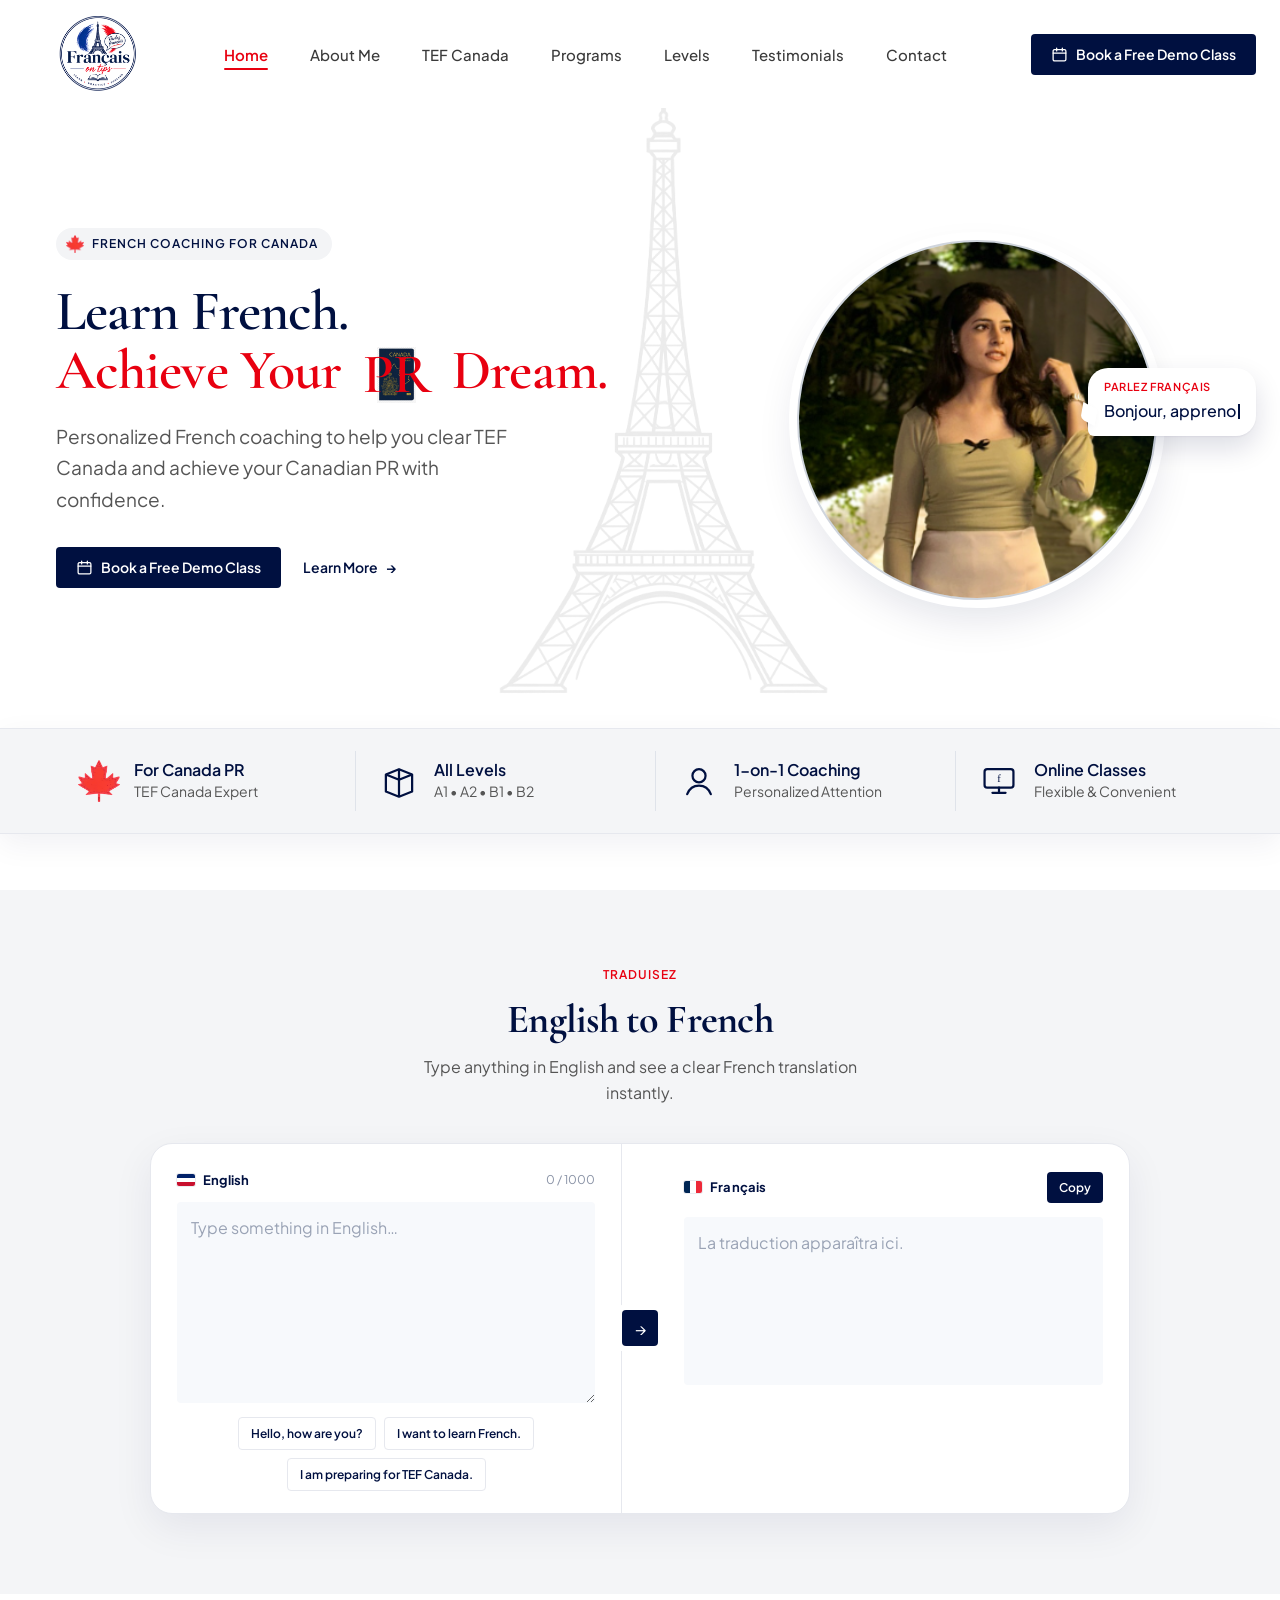
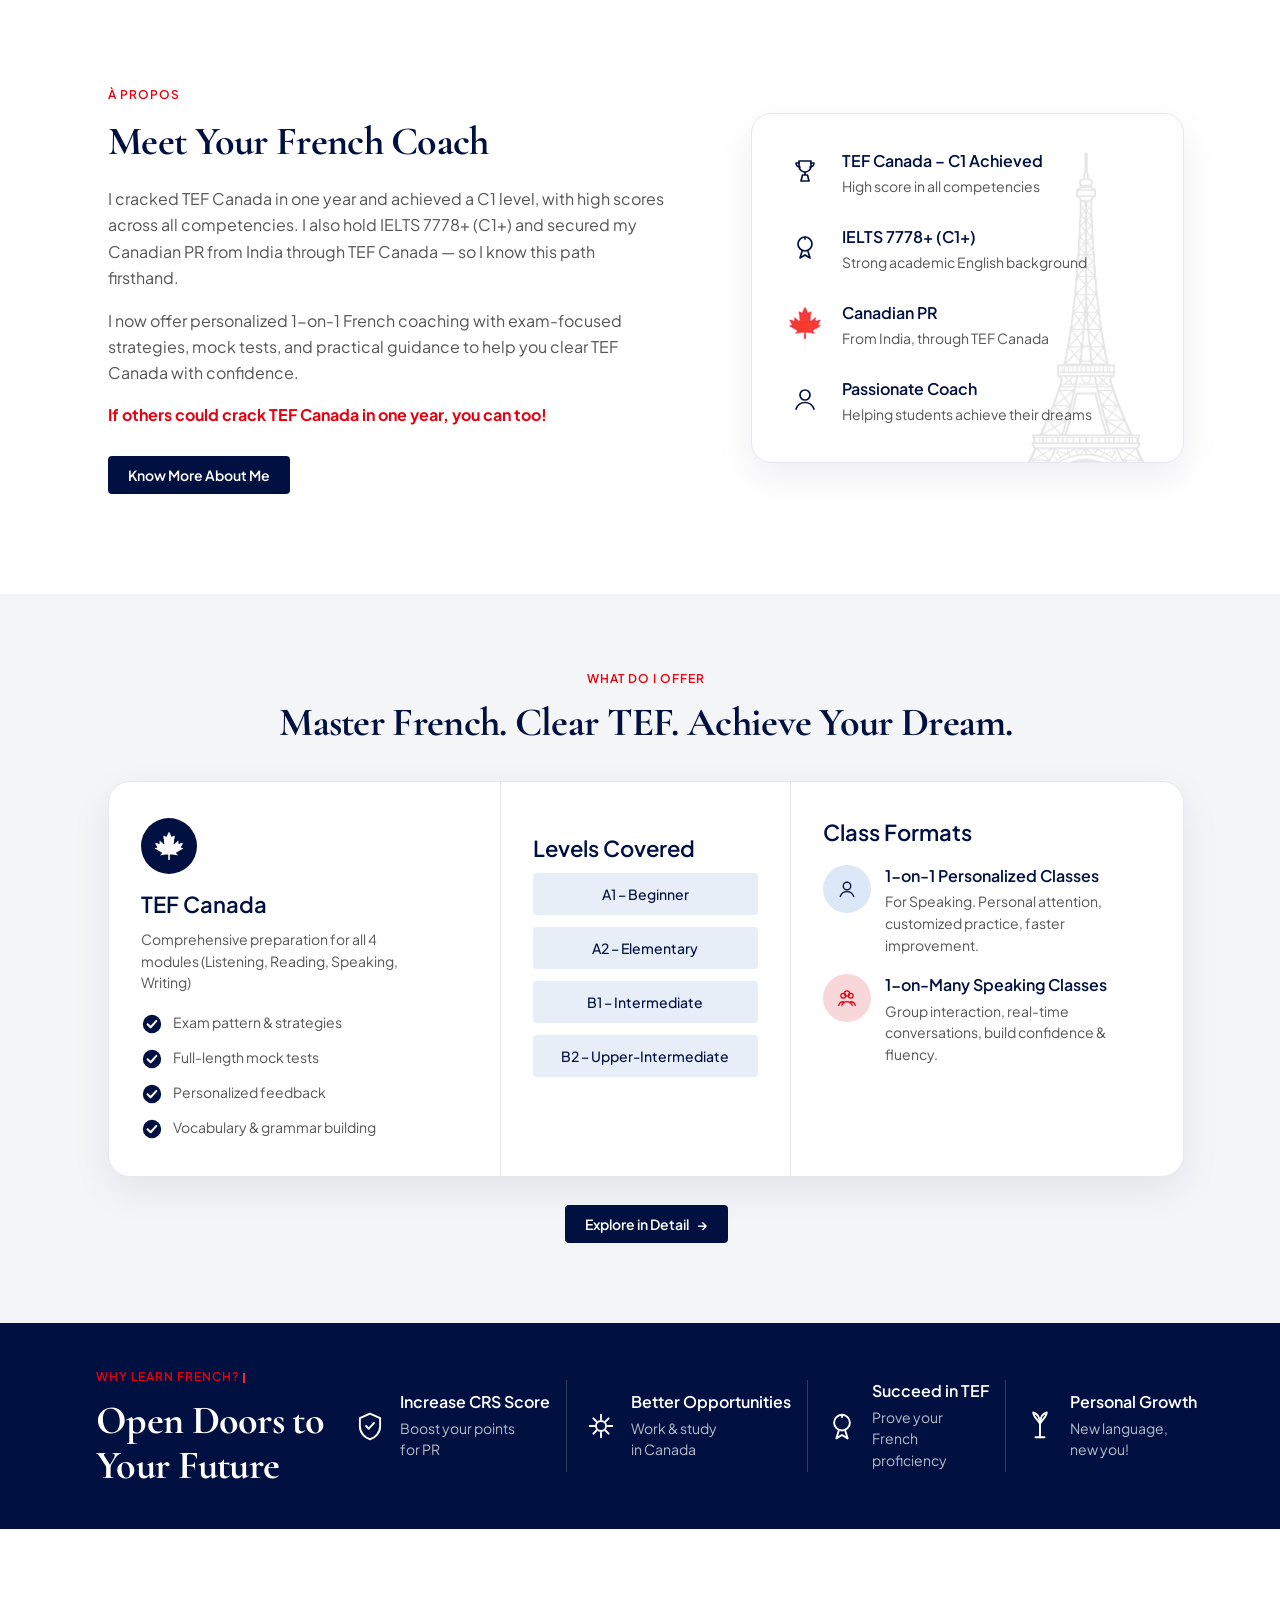
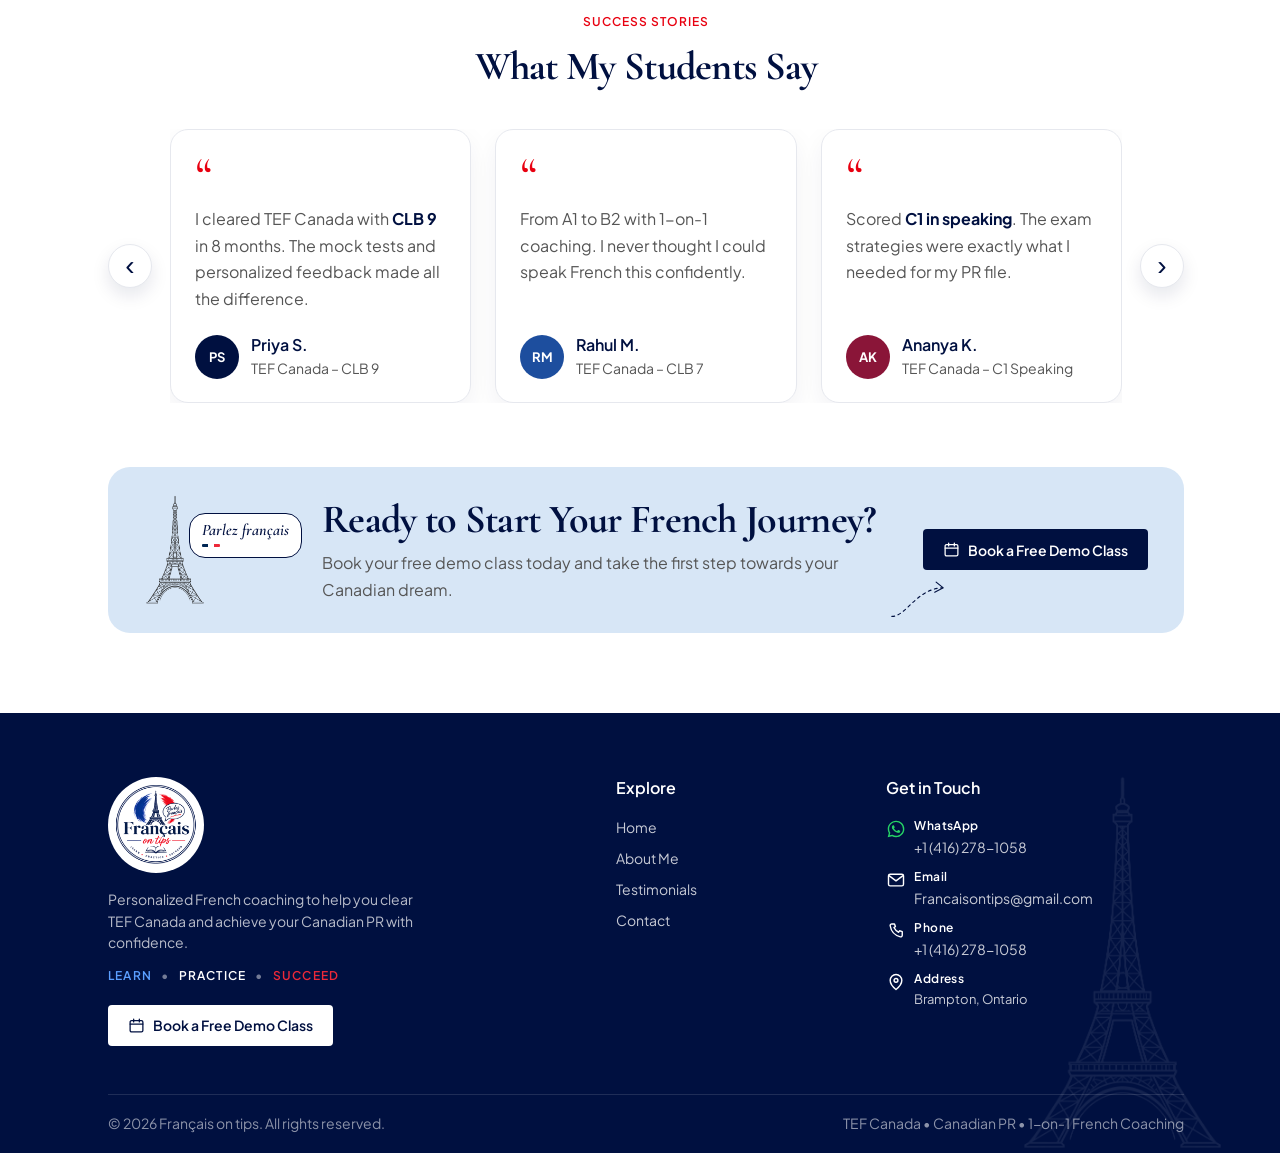
==== commit 6050c7b1: "v" ====
--- a/index.html
+++ b/index.html
@@ -32,7 +32,7 @@
           <li><a href="contact.html">Contact</a></li>
         </ul>
 
-        <a class="btn btn-primary nav-cta-mobile text-button" href="contact.html">
+        <a class="btn btn-primary nav-cta-mobile text-button" href="https://calendly.com/francaisontips/bookdemo" target="_blank" rel="noopener noreferrer">
           <svg class="icon-cal" viewBox="0 0 24 24" aria-hidden="true">
             <rect x="3" y="5" width="18" height="16" rx="2" fill="none" stroke="currentColor" stroke-width="1.8"/>
             <path d="M3 10h18M8 3v4M16 3v4" fill="none" stroke="currentColor" stroke-width="1.8" stroke-linecap="round"/>
@@ -41,7 +41,7 @@
         </a>
       </div>
 
-      <a class="btn btn-primary nav-cta text-button" href="contact.html">
+      <a class="btn btn-primary nav-cta text-button" href="https://calendly.com/francaisontips/bookdemo" target="_blank" rel="noopener noreferrer">
         <svg class="icon-cal" viewBox="0 0 24 24" aria-hidden="true">
           <rect x="3" y="5" width="18" height="16" rx="2" fill="none" stroke="currentColor" stroke-width="1.8"/>
           <path d="M3 10h18M8 3v4M16 3v4" fill="none" stroke="currentColor" stroke-width="1.8" stroke-linecap="round"/>
@@ -83,7 +83,7 @@
           </p>
 
           <div class="hero-actions">
-            <a class="btn btn-primary text-button" href="contact.html">
+            <a class="btn btn-primary text-button" href="https://calendly.com/francaisontips/bookdemo" target="_blank" rel="noopener noreferrer">
               <svg class="icon-cal" viewBox="0 0 24 24" aria-hidden="true">
                 <rect x="3" y="5" width="18" height="16" rx="2" fill="none" stroke="currentColor" stroke-width="1.8"/>
                 <path d="M3 10h18M8 3v4M16 3v4" fill="none" stroke="currentColor" stroke-width="1.8" stroke-linecap="round"/>
@@ -605,7 +605,7 @@
           <p class="text-body">Book your free demo class today and take the first step towards your Canadian dream.</p>
         </div>
 
-        <a class="btn btn-primary text-button cta-btn" href="contact.html">
+        <a class="btn btn-primary text-button cta-btn" href="https://calendly.com/francaisontips/bookdemo" target="_blank" rel="noopener noreferrer">
           <svg class="icon-cal" viewBox="0 0 24 24" aria-hidden="true">
             <rect x="3" y="5" width="18" height="16" rx="2" fill="none" stroke="currentColor" stroke-width="1.8"/>
             <path d="M3 10h18M8 3v4M16 3v4" fill="none" stroke="currentColor" stroke-width="1.8" stroke-linecap="round"/>
@@ -640,7 +640,7 @@
           <span class="flag-dot">•</span>
           <span class="flag-red">Succeed</span>
         </p>
-        <a class="btn btn-primary text-button footer-cta" href="contact.html">
+        <a class="btn btn-primary text-button footer-cta" href="https://calendly.com/francaisontips/bookdemo" target="_blank" rel="noopener noreferrer">
           <svg class="icon-cal" viewBox="0 0 24 24" aria-hidden="true">
             <rect x="3" y="5" width="18" height="16" rx="2" fill="none" stroke="currentColor" stroke-width="1.8"/>
             <path d="M3 10h18M8 3v4M16 3v4" fill="none" stroke="currentColor" stroke-width="1.8" stroke-linecap="round"/>
@@ -712,7 +712,7 @@
               </span>
               <span>
                 <strong>Address</strong>
-                Online classes worldwide<br>Based in India
+                Brampton, Ontario
               </span>
             </span>
           </li>
--- a/css/typography.css
+++ b/css/typography.css
@@ -233,7 +233,7 @@
 
 .text-button {
   font-family: var(--font-family);
-  font-size: 13px;
+  font-size: 14px;
   line-height: 1;
   font-weight: 600;
 }
@@ -305,7 +305,7 @@
   }
 
   .text-button {
-    font-size: 12px;
+    font-size: 13px;
   }
 }
 
@@ -371,7 +371,7 @@
   }
 
   .text-button {
-    font-size: 13px;
+    font-size: 14px;
   }
 }
 
@@ -443,6 +443,6 @@
   }
 
   .text-button {
-    font-size: 13px;
-  }
-}
+    font-size: 14px;
+  }
+}
--- a/css/style.css
+++ b/css/style.css
@@ -64,7 +64,7 @@
   background: var(--navy);
   color: #ffffff;
   border-radius: 4px;
-  padding: 10px 16px;
+  padding: 12px 20px;
   transition: color 0.35s ease, transform 0.35s ease, box-shadow 0.35s ease;
 }
 
@@ -93,8 +93,8 @@
 }
 
 .icon-cal {
-  width: 15px;
-  height: 15px;
+  width: 17px;
+  height: 17px;
   flex-shrink: 0;
 }
 
@@ -106,7 +106,7 @@
   color: var(--navy);
   border: 1.5px solid var(--navy);
   border-radius: 4px;
-  padding: 9px 16px;
+  padding: 11px 20px;
   transition: color 0.35s ease, transform 0.35s ease, background 0.35s ease, box-shadow 0.35s ease;
 }
 
@@ -1530,7 +1530,7 @@
   }
 
   .btn-primary {
-    padding: 9px 14px;
+    padding: 11px 18px;
   }
 
   .hero-inner {
@@ -1849,8 +1849,16 @@
     border-bottom: 0;
   }
 
-  .btn-primary {
-    padding: 8px 12px;
+  .btn-primary,
+  .btn-outline,
+  .talk-wa {
+    padding: 10px 16px;
+    font-size: 13px;
+  }
+
+  .icon-cal {
+    width: 16px;
+    height: 16px;
   }
 
   .translator {
@@ -2079,7 +2087,7 @@
   }
 
   .nav-cta {
-    padding: 8px 12px;
+    padding: 12px 18px;
   }
 
   .logo img {
@@ -3943,7 +3951,7 @@
   background: #25d366;
   color: #ffffff;
   border-radius: 4px;
-  padding: 10px 16px;
+  padding: 12px 20px;
   transition: transform 0.35s ease, box-shadow 0.35s ease, background 0.35s ease;
 }
 
@@ -4188,6 +4196,10 @@
   background: #ed2939;
 }
 
+.contact-book-copy .btn {
+  margin-top: 24px;
+}
+
 .contact-form {
   background: #ffffff;
   border-radius: 18px;
